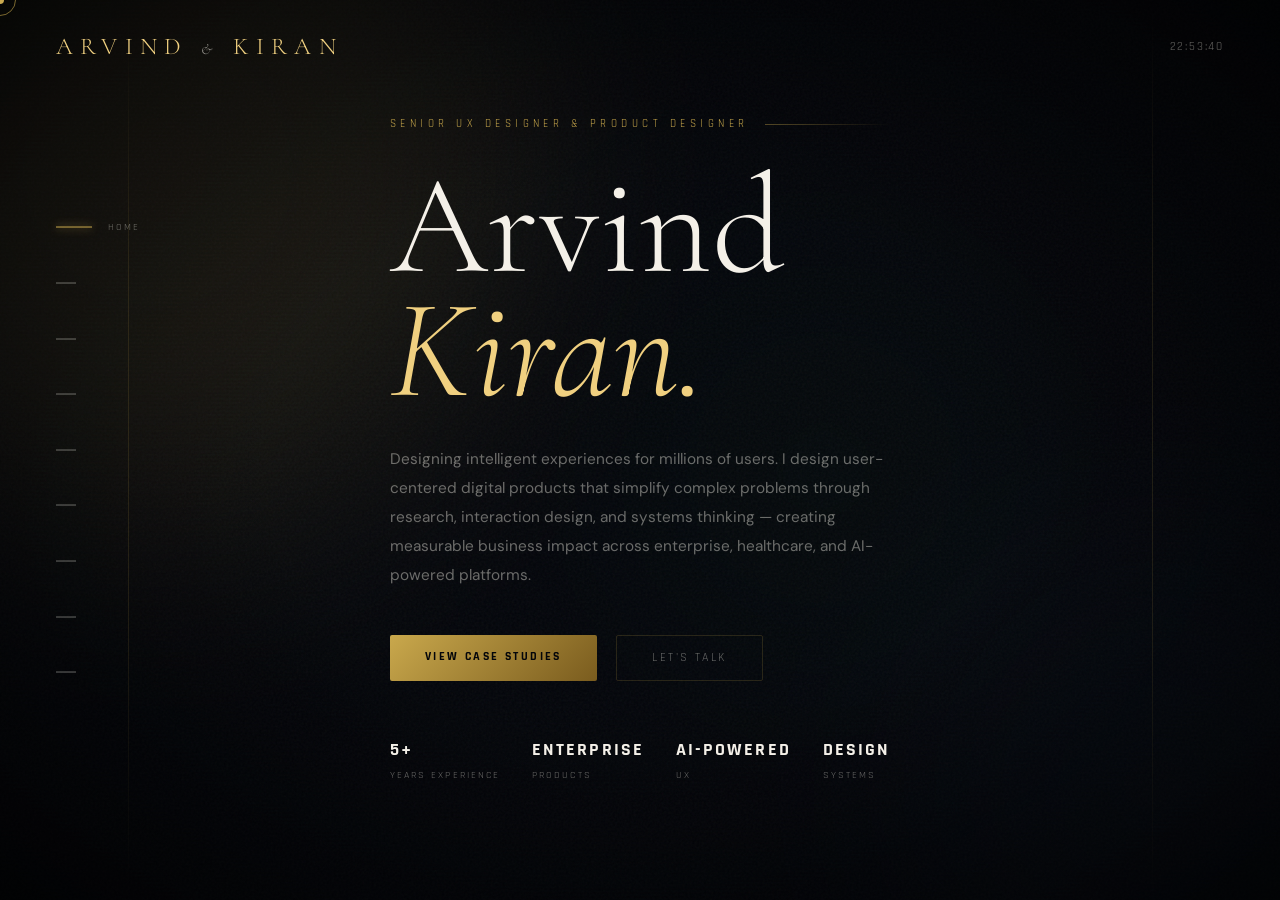
==== index.html @ 0cc97cc3 "Initial commit" ====
<!DOCTYPE html>
<html lang="en">
<head>
<meta charset="UTF-8">
<meta name="viewport" content="width=device-width, initial-scale=1.0">
<title>Arvind Kiran — Senior UX Designer & Product Designer</title>

<!-- Bootstrap 5 -->
<link rel="stylesheet" href="css/bootstrap.min.css" />
<!-- Bootstrap Icons -->
<link rel="stylesheet" href="font/bootstrap-icons.min.css" />
<link href="https://fonts.googleapis.com/css2?family=Cormorant+Garamond:ital,wght@0,300;0,400;0,600;0,700;1,300;1,400&family=DM+Sans:wght@300;400;500&family=Rajdhani:wght@500;600;700&display=swap" rel="stylesheet">
<!-- style css -->
<link rel="stylesheet" href="css/style.css" />
</head>

<body>

<div id="cur"></div>
<div id="cur-r"></div>

<!-- Background -->
<div id="mesh">
  <div class="mesh-blob mb1"></div>
  <div class="mesh-blob mb2"></div>
  <div class="mesh-blob mb3"></div>
</div>
<div class="bg-layer noise-layer"></div>
<div class="bg-layer scan-lines"></div>
<div id="vignette"></div>
<div class="v-line vl1"></div>
<div class="v-line vl2"></div>

<!-- Topbar -->
<div id="topbar">
  <div class="logo">Arvind <em>&</em> Kiran</div>
  <div class="top-right">
    <div id="clock" class="top-time">00:00:00</div>
   
  </div>
</div>

<!-- Side Nav -->
<nav id="side-nav">
  <div class="snav-item active" data-s="0"><div class="snav-tick"></div><div class="snav-label">Home</div></div>
  <div class="snav-item" data-s="1"><div class="snav-tick"></div><div class="snav-label">About</div></div>
  <div class="snav-item" data-s="2"><div class="snav-tick"></div><div class="snav-label">Work</div></div>
  <div class="snav-item" data-s="3"><div class="snav-tick"></div><div class="snav-label">Expertise</div></div>
  <div class="snav-item" data-s="4"><div class="snav-tick"></div><div class="snav-label">Process</div></div>
  <div class="snav-item" data-s="5"><div class="snav-tick"></div><div class="snav-label">Clients</div></div>
  <div class="snav-item" data-s="6"><div class="snav-tick"></div><div class="snav-label">Stats</div></div>
  <div class="snav-item" data-s="7"><div class="snav-tick"></div><div class="snav-label">UX Thinking</div></div>
  <div class="snav-item" data-s="8"><div class="snav-tick"></div><div class="snav-label">Contact</div></div>
</nav>

<!-- Bottom Bar -->
<!--<div id="bottombar">
  <div class="bottom-copy">© 2026 Arvindkiran — All Rights Reserved</div>
  <div class="section-counter"><span id="cur-num">01</span> / 09</div>
  <div class="bottom-socials">
    <a href="#" class="b-soc"><i class="bi bi-github"></i></a>
    <a href="#" class="b-soc"><i class="bi bi-linkedin"></i></a>
    <a href="#" class="b-soc"><i class="bi bi-twitter-x"></i></a>
    <a href="#" class="b-soc"><i class="bi bi-dribbble"></i></a>
  </div>
</div> -->

<!-- ═══════════════════════ SECTION 0 · HERO ═══════════════════════ -->
<section class="section active" id="s0">
  <div class="sec-inner hero-inner">
    <div class="hero-eyebrow">Senior UX Designer &amp; Product Designer</div>
    <h1 class="hero-name">
      <span class="line1">Arvind</span>
      <span class="line2">Kiran.</span>
    </h1>
    <p class="hero-sub">Designing intelligent experiences for millions of users. I design user-centered digital products that simplify complex problems through research, interaction design, and systems thinking — creating measurable business impact across enterprise, healthcare, and AI-powered platforms.</p>
    <div class="hero-ctas">
      <a class="btn-gold" onclick="goTo(2)">View Case Studies</a>
      <a class="btn-ghost" onclick="goTo(8)">Let's Talk</a>
    </div>
    <div class="hero-tags">
      <div class="hero-tag"><strong>5+</strong>Years Experience</div>
      <div class="hero-tag"><strong>Enterprise</strong>Products</div>
      <div class="hero-tag"><strong>AI-powered</strong>UX</div>
      <div class="hero-tag"><strong>Design</strong>Systems</div>
    </div>
  
  </div>
</section>

<!-- ═══════════════════════ SECTION 1 · ABOUT ═══════════════════════ -->
<section class="section" id="s1">
  <div class="sec-inner">
    <div class="about-layout">
      <div class="about-photo-col">
        <div class="photo-frame">
          <img class="photo-img" src="img/Gemini_Generated_Image_8vr55k8vr55k8vr5.png" alt="Arvind Kiran">
          <div class="photo-border-deco"></div>
          <div class="photo-border-deco2"></div>
          <div class="corner-deco"></div>
        </div>
        <div class="gold-tab">
          <div class="gold-tab-num">5+</div>
          <div class="gold-tab-label">Years Crafting</div>
        </div>
      </div>
      <div>
        <!-- <div class="kicker">Who I Am</div> -->
        <div class="about-title">Designing products<br><span class="gold-span ital">people love</span><br>to use.</div>
        <p class="about-body">I'm Arvind — a UX Designer with over five years of experience creating enterprise applications, healthcare platforms, and AI-powered digital products. My approach combines user research, interaction design, rapid prototyping, and design systems to deliver intuitive experiences that solve real business problems.<br><br>I believe great design isn't just visually appealing — it's measurable, inclusive, and driven by user needs.</p>
        <div class="exp-row">
          <div class="exp-item"><span class="exp-num">5+</span><span class="exp-lbl">Years Experience</span></div>
          <div class="exp-item"><span class="exp-num">Enterprise</span><span class="exp-lbl">SaaS</span></div>
          <div class="exp-item"><span class="exp-num">AI</span><span class="exp-lbl">Assisted Design</span></div>
        </div>
        <div class="tech-row">
          <span class="tech-tag">Figma</span><span class="tech-tag">FigJam</span><span class="tech-tag">Miro</span>
          <span class="tech-tag">Maze</span><span class="tech-tag">Jira</span><span class="tech-tag">Confluence</span>
          <span class="tech-tag">Adobe CC</span><span class="tech-tag">ChatGPT</span><span class="tech-tag">Figma AI</span>
        </div>
      </div>
    </div>
  </div>
</section>

<!-- ═══════════════════════ SECTION 2 · WORK ═══════════════════════ -->
<section class="section" id="s2">
  <div class="sec-inner work-layout">
    <div class="work-header">
      <div>
        <div class="kicker">Portfolio</div>
        <div class="work-title">Featured <span class="ital gold-span">Case Studies</span></div>
      </div>
      <!--<a href="#" class="work-view-all">View All <i class="bi bi-arrow-right"></i></a>-->
    </div>
    <div class="proj-list">
      <div class="proj-row" onclick="window.location.href='work.html?project=1'">
        <span class="proj-num">01</span>
        <img class="proj-thumb" src="img/portfolio/work1.jpg" alt="">
        <div class="proj-info">
          <div class="proj-name">Rewatch</div>
          <div class="proj-cat">AI-assisted discovery for shared living rooms (Google TV)</div>
        </div>
        <div class="proj-year">2026</div>
        <i class="bi bi-arrow-up-right proj-arrow"></i>
      </div>
      <div class="proj-row" onclick="window.location.href='work.html?project=2'">
        <span class="proj-num">02</span>
        <img class="proj-thumb" src="img/blog/IMS (InSafe)/Design Enterprise CRM Dashboard.png" alt="">
        <div class="proj-info">
          <div class="proj-name">INSafe CRM</div>
          <div class="proj-cat">Scalable Enterprise CRM &amp; Design System</div>
        </div>
        <div class="proj-year">2025</div>
        <i class="bi bi-arrow-up-right proj-arrow"></i>
      </div>
      <div class="proj-row" onclick="window.location.href='work.html?project=3'">
        <span class="proj-num">03</span>
        <img class="proj-thumb" src="img/blog/TM UI/TM Arm rest UI Design.png" alt="">
        <div class="proj-info">
          <div class="proj-name">TM Project</div>
          <div class="proj-cat">Smart Manufacturing &amp; Production Monitoring Platform</div>
        </div>
        <div class="proj-year">2024</div>
        <i class="bi bi-arrow-up-right proj-arrow"></i>
      </div>
      <div class="proj-row" onclick="window.location.href='work.html?project=4'">
        <span class="proj-num">04</span>
        <img class="proj-thumb" src="img/portfolio/work4.jpg" alt="">
        <div class="proj-info">
          <div class="proj-name">Supplier Portal</div>
          <div class="proj-cat">Information Architecture · Design System · Responsive Dashboard</div>
        </div>
        <div class="proj-year">2024</div>
        <i class="bi bi-arrow-up-right proj-arrow"></i>
      </div>
      <div class="proj-row" onclick="window.location.href='work.html?project=5'">
        <span class="proj-num">05</span>
        <img class="proj-thumb" src="img/portfolio/work5.jpg" alt="">
        <div class="proj-info">
          <div class="proj-name">Healthcare Mobile App</div>
          <div class="proj-cat">Mobile UX · Appointment Booking · Telemedicine</div>
        </div>
        <div class="proj-year">2023</div>
        <i class="bi bi-arrow-up-right proj-arrow"></i>
      </div>
    </div>
  </div>
</section>

<!-- ═══════════════════════ SECTION 3 · EXPERTISE ═══════════════════════ -->
<section class="section" id="s3">
  <div class="sec-inner serv-layout">
    <div class="kicker">Expertise</div>
    <div class="big-title" style="font-family:'Cormorant Garamond',serif;font-size:clamp(2rem,3.5vw,3rem);font-weight:300;">What I <span class="ital gold-span">bring</span> to the table</div>
    <div class="serv-grid">
      <div class="serv-cell">
        <span class="serv-num">01</span>
        <span class="serv-icon">✦</span>
        <div class="serv-name">UX Research</div>
        <div class="serv-desc">Planning, interviews, usability testing, affinity mapping, and actionable insights that drive informed design decisions.</div>
      </div>
      <div class="serv-cell">
        <span class="serv-num">02</span>
        <span class="serv-icon">⌬</span>
        <div class="serv-name">Interaction Design</div>
        <div class="serv-desc">User flows, wireframes, prototypes, and intuitive interactions for complex workflows that feel effortless.</div>
      </div>
      <div class="serv-cell">
        <span class="serv-num">03</span>
        <span class="serv-icon">◈</span>
        <div class="serv-name">Product Design</div>
        <div class="serv-desc">End-to-end product design from discovery to launch across web, mobile, and TV platforms.</div>
      </div>
      <div class="serv-cell">
        <span class="serv-num">04</span>
        <span class="serv-icon">⬡</span>
        <div class="serv-name">Design Systems</div>
        <div class="serv-desc">Scalable UI libraries, reusable components, accessibility standards, and Material Design implementation.</div>
      </div>
      <div class="serv-cell" style="border-right:none">
        <span class="serv-num">05</span>
        <span class="serv-icon">⊕</span>
        <div class="serv-name">AI-assisted Design</div>
        <div class="serv-desc">Using AI tools to accelerate research, ideation, prototyping, and content generation while keeping human-centered decision making.</div>
      </div>
      <div class="serv-cell" style="border-right:none">
        <span class="serv-num">06</span>
        <span class="serv-icon">❋</span>
        <div class="serv-name">Cross-platform Experiences</div>
        <div class="serv-desc">Designing seamless experiences across Web, Mobile, Tablet, TV, and Smart Devices with consistent quality.</div>
      </div>
    </div>
  </div>
</section>

<!-- ═══════════════════════ SECTION 4 · PROCESS ═══════════════════════ -->
<section class="section" id="s4">
  <div class="sec-inner process-layout">
    <div class="kicker">How I Work</div>
    <div class="big-title" style="font-family:'Cormorant Garamond',serif;font-size:clamp(2rem,3.5vw,3rem);font-weight:300;">My <span class="ital gold-span">Process</span></div>
    <div class="process-steps">
      <div class="proc-step">
        <div class="proc-circle">01</div>
        <div class="proc-content">
          <div class="proc-title">Discover</div>
          <div class="proc-desc">Stakeholder interviews, business goal alignment, and competitive analysis to understand the problem space thoroughly.</div>
          <span class="proc-tag">Research · Stakeholder Interviews · Competitive Analysis</span>
        </div>
      </div>
      <div class="proc-step">
        <div class="proc-circle">02</div>
        <div class="proc-content">
          <div class="proc-title">Define</div>
          <div class="proc-desc">Synthesizing insights into user journeys, personas, problem statements, and information architecture.</div>
          <span class="proc-tag">User Journey · Personas · Information Architecture</span>
        </div>
      </div>
      <div class="proc-step">
        <div class="proc-circle">03</div>
        <div class="proc-content">
          <div class="proc-title">Design</div>
          <div class="proc-desc">Wireframes, interaction design, high-fidelity UI, and interactive prototypes grounded in real design systems.</div>
          <span class="proc-tag">Wireframes · High-Fidelity UI · Prototyping · Design Systems</span>
        </div>
      </div>
      <div class="proc-step">
        <div class="proc-circle">04</div>
        <div class="proc-content">
          <div class="proc-title">Validate</div>
          <div class="proc-desc">Usability testing, accessibility review, iterative refinement, and seamless developer handoff to ensure quality delivery.</div>
          <span class="proc-tag">Usability Testing · Accessibility · Iteration · Developer Handoff</span>
        </div>
      </div>
    </div>
  </div>
</section>

<!-- ═══════════════════════ SECTION 5 · TESTIMONIALS ═══════════════════════ -->
<section class="section" id="s5">
  <div class="sec-inner testi-layout">
    <div class="kicker" style="justify-content:center;">Client Words</div>
    <div class="big-title" style="font-family:'Cormorant Garamond',serif;font-size:clamp(2rem,3.5vw,3rem);font-weight:300;margin-bottom:2rem;">What <span class="ital gold-span">they</span> say</div>
    <span class="quote-mark">"</span>
    <div class="testi-cards">
      <div class="testi-card active">
        <div class="testi-quote">Zara didn't just build our product — she redefined how we think about design. The interface she created increased our conversion rate by 340%. Working with her is an unfair advantage.</div>
        <div class="testi-author">Marcus Venn</div>
        <div class="testi-role">CEO, Luminary Technologies</div>
      </div>
      <div class="testi-card">
        <div class="testi-quote">We've worked with many agencies over the years. Zara's ability to translate complex business logic into beautiful, intuitive UI is genuinely rare. She's in a different league.</div>
        <div class="testi-author">Priya Kohli</div>
        <div class="testi-role">CPO, Pulse Finance</div>
      </div>
      <div class="testi-card">
        <div class="testi-quote">Delivered ahead of schedule, exceeded every spec, and the code was so clean our in-house team applauded. If you get the chance to work with Zara, take it immediately.</div>
        <div class="testi-author">James Calloway</div>
        <div class="testi-role">Founder, Apex Studio</div>
      </div>
    </div>
    <div class="testi-dots">
      <div class="testi-dot active" data-t="0"></div>
      <div class="testi-dot" data-t="1"></div>
      <div class="testi-dot" data-t="2"></div>
    </div>
  </div>
</section>

<!-- ═══════════════════════ SECTION 6 · STATS ═══════════════════════ -->
<section class="section" id="s6">
  <div class="sec-inner stats-layout">
    <div class="kicker">Numbers</div>
    <div class="big-title" style="font-family:'Cormorant Garamond',serif;font-size:clamp(2rem,3.5vw,3rem);font-weight:300;">By the <span class="ital gold-span">Numbers</span></div>
    <div class="skills-section">
      <div class="sk-row"><div class="sk-head"><span class="sk-name">User Research</span><span class="sk-pct">96%</span></div><div class="sk-track"><div class="sk-fill" data-w="96"></div></div></div>
      <div class="sk-row"><div class="sk-head"><span class="sk-name">Interaction Design</span><span class="sk-pct">95%</span></div><div class="sk-track"><div class="sk-fill" data-w="95"></div></div></div>
      <div class="sk-row"><div class="sk-head"><span class="sk-name">Information Architecture</span><span class="sk-pct">92%</span></div><div class="sk-track"><div class="sk-fill" data-w="92"></div></div></div>
      <div class="sk-row"><div class="sk-head"><span class="sk-name">Prototyping</span><span class="sk-pct">94%</span></div><div class="sk-track"><div class="sk-fill" data-w="94"></div></div></div>
      <div class="sk-row"><div class="sk-head"><span class="sk-name">Design Systems</span><span class="sk-pct">90%</span></div><div class="sk-track"><div class="sk-fill" data-w="90"></div></div></div>
      <div class="sk-row"><div class="sk-head"><span class="sk-name">Usability Testing</span><span class="sk-pct">88%</span></div><div class="sk-track"><div class="sk-fill" data-w="88"></div></div></div>
      <div class="sk-row"><div class="sk-head"><span class="sk-name">Accessibility</span><span class="sk-pct">85%</span></div><div class="sk-track"><div class="sk-fill" data-w="85"></div></div></div>
      <div class="sk-row"><div class="sk-head"><span class="sk-name">AI Workflows</span><span class="sk-pct">80%</span></div><div class="sk-track"><div class="sk-fill" data-w="80"></div></div></div>
      <div class="sk-row"><div class="sk-head"><span class="sk-name">Cross-platform UX</span><span class="sk-pct">92%</span></div><div class="sk-track"><div class="sk-fill" data-w="92"></div></div></div>
      <div class="sk-row"><div class="sk-head"><span class="sk-name">Motion Design</span><span class="sk-pct">75%</span></div><div class="sk-track"><div class="sk-fill" data-w="75"></div></div></div>
    </div>
  </div>
</section>

<!-- ═══════════════════════ SECTION 7 · UX THINKING ═══════════════════════ -->
<section class="section" id="s7">
  <div class="sec-inner blog-layout">
    <div class="work-header">
      <div><div class="kicker">UX Thinking</div><div class="work-title">From the <span class="ital gold-span">Journal</span></div></div>
      <a href="blog.html" class="work-view-all">All Posts <i class="bi bi-arrow-right"></i></a>
    </div>
    <div class="blog-grid">
      <div class="blog-card featured" onclick="window.location.href='blog.html?post=1'">
        <img class="blog-img" src="img/blog/ChatGPT Image Jul 2, 2026, 04_56_15 PM.png" alt="">
        <div class="blog-body">
          <div class="blog-cat">AI &amp; UX</div>
          <div class="blog-title">Designing AI Experiences People Trust</div>
          <div class="blog-date">Jun 2026 · 8 min read</div>
        </div>
      </div>
      <div class="blog-card" onclick="window.location.href='blog.html?post=2'">
        <img class="blog-img" src="img/blog/blog2 imge.png" alt="">
        <div class="blog-body">
          <div class="blog-cat">Design Systems</div>
          <div class="blog-title">Building Design Systems for Enterprise Products</div>
          <div class="blog-date">Apr 2026 · 6 min read</div>
        </div>
      </div>
      <div class="blog-card" onclick="window.location.href='blog.html?post=3'">
        <img class="blog-img" src="img/blog/Gemini_Generated_Image_jgxygjgxygjgxygj.png" alt="">
        <div class="blog-body">
          <div class="blog-cat">Research</div>
          <div class="blog-title">How Research Shapes Better Product Decisions</div>
          <div class="blog-date">Feb 2026 · 5 min read</div>
        </div>
      </div>
    </div>
  </div>
</section>

<!-- ═══════════════════════ SECTION 8 · CONTACT ═══════════════════════ -->
<section class="section" id="s8">
  <div class="sec-inner contact-layout">
    <div class="kicker">Get in Touch</div>
    <div class="contact-top">
      <div class="contact-left">
        <div class="contact-big">Let's build<br>something <span class="ital gold-span">remarkable</span><br>together.</div>
        <p class="contact-sub">Whether you have a brief, a question, or just an idea scribbled on a napkin — I'd love to hear from you. I typically respond within 24 hours.</p>
        <div class="contact-info">
          <div class="c-info-row"><i class="bi bi-envelope"></i><a href="mailto:hello@zaranova.com">hello@zaranova.com</a></div>
          <div class="c-info-row"><i class="bi bi-geo-alt"></i><span>London, UK · Remote Worldwide</span></div>
          <div class="c-info-row"><i class="bi bi-clock"></i><span>GMT+0 · Replies in ~24hrs</span></div>
        </div>
        <div class="socials-row">
          <a href="#" class="soc-link"><i class="bi bi-github"></i></a>
          <a href="#" class="soc-link"><i class="bi bi-linkedin"></i></a>
          <a href="#" class="soc-link"><i class="bi bi-twitter-x"></i></a>
          <a href="#" class="soc-link"><i class="bi bi-dribbble"></i></a>
          <a href="#" class="soc-link"><i class="bi bi-instagram"></i></a>
        </div>
      </div>
      <div class="contact-form">
        <input class="cf2" type="text" placeholder="Your Name">
        <input class="cf2" type="email" placeholder="Email Address">
        <input class="cf2" type="text" placeholder="Project Budget (optional)">
        <textarea class="cf2" placeholder="Tell me about your project..."></textarea>
        <button class="send-btn">Send Message &nbsp; ↗</button>
      </div>
    </div>
  </div>
</section>

<!-- ===== SCRIPTS ===== -->
<!-- jQuery -->
<script src="js/jquery-3.7.1.min.js"></script>
<!-- Bootstrap 5 JS -->
<script src="js/bootstrap.bundle.min.js"></script>
<!-- GSAP -->
<script src="js/gsap.min.js"></script>
<!-- main js -->
<script src="js/splash-cursor.js"></script>
<script src="js/main.js"></script>
</body>
</html>
---- css/style.css ----
:root {
  --black: #03050a;
  --dark: #080d17;
  --panel: rgba(255, 255, 255, 0.032);
  --gold: #c9a84c;
  --gold2: #f0d080;
  --gold3: #7a5c1e;
  --teal: #0af0c8;
  --red: #ff4560;
  --white: #f4f0e8;
  --muted: rgba(244, 240, 232, 0.42);
  --border: rgba(201, 168, 76, 0.18);
  --glow-g: rgba(201, 168, 76, 0.22);
}

*,
*::before,
*::after {
  box-sizing: border-box;
  margin: 0;
  padding: 0;
}

html,
body {
  width: 100%;
  height: 100%;
  overflow: hidden;
  background: var(--black);
  color: var(--white);
  font-family: "DM Sans", sans-serif;
  cursor: none;
}

/* ── Cursor ── */
#cur {
  position: fixed;
  width: 8px;
  height: 8px;
  background: var(--gold);
  border-radius: 50%;
  pointer-events: none;
  z-index: 9999;
  transform: translate(-50%, -50%);
  mix-blend-mode: screen;
  transition: transform 0.08s, width 0.2s, height 0.2s;
}

#cur-r {
  position: fixed;
  width: 32px;
  height: 32px;
  border: 1px solid var(--gold);
  border-radius: 50%;
  pointer-events: none;
  z-index: 9998;
  transform: translate(-50%, -50%);
  transition: all 0.15s cubic-bezier(0.4, 0, 0.2, 1);
  opacity: 0.6;
}

.cur-grow #cur {
  width: 20px;
  height: 20px;
  transform: translate(-50%, -50%) scale(1);
  opacity: 0.6;
}

.cur-grow #cur-r {
  width: 50px;
  height: 50px;
  opacity: 0.25;
}

/* ── Background layers ── */
.bg-layer {
  position: fixed;
  inset: 0;
  pointer-events: none;
  z-index: 0;
}

.noise-layer {
  background-image: url("data:image/svg+xml,%3Csvg xmlns='http://www.w3.org/2000/svg' viewBox='0 0 512 512'%3E%3Cfilter id='n'%3E%3CfeTurbulence type='fractalNoise' baseFrequency='.75' numOctaves='4' stitchTiles='stitch'/%3E%3C/filter%3E%3Crect width='100%25' height='100%25' filter='url(%23n)' opacity='.05'/%3E%3C/svg%3E");
}

.scan-lines {
  background: repeating-linear-gradient(0deg,
      transparent,
      transparent 2px,
      rgba(0, 0, 0, 0.04) 2px,
      rgba(0, 0, 0, 0.04) 4px);
  pointer-events: none;
}

#vignette {
  position: fixed;
  inset: 0;
  z-index: 1;
  pointer-events: none;
  background: radial-gradient(ellipse at center,
      transparent 40%,
      rgba(0, 0, 0, 0.75) 100%);
}

/* Animated gradient mesh */
#mesh {
  position: fixed;
  inset: 0;
  z-index: 0;
  pointer-events: none;
  overflow: hidden;
}

.mesh-blob {
  position: absolute;
  border-radius: 50%;
  filter: blur(120px);
  opacity: 0.12;
  animation: blobMove 18s ease-in-out infinite alternate;
}

.mb1 {
  width: 700px;
  height: 700px;
  background: var(--gold);
  top: -20%;
  left: -15%;
  animation-delay: 0s;
}

.mb2 {
  width: 500px;
  height: 500px;
  background: #1a3050;
  bottom: -15%;
  right: -10%;
  animation-delay: -6s;
}

.mb3 {
  width: 400px;
  height: 400px;
  background: #0d2a1f;
  top: 30%;
  right: 20%;
  animation-delay: -12s;
}

@keyframes blobMove {
  from {
    transform: translate(0, 0) scale(1) rotate(0deg);
  }

  to {
    transform: translate(40px, 60px) scale(1.12) rotate(15deg);
  }
}

/* Decorative vertical lines */
.v-line {
  position: fixed;
  top: 0;
  bottom: 0;
  width: 1px;
  background: linear-gradient(to bottom,
      transparent,
      var(--border) 30%,
      var(--border) 70%,
      transparent);
  z-index: 0;
  pointer-events: none;
}

.vl1 {
  left: 10%;
}

.vl2 {
  left: 90%;
}

/* ── TOPBAR ── */
#topbar {
  position: fixed;
  top: 0;
  left: 0;
  right: 0;
  z-index: 100;
  display: flex;
  align-items: center;
  justify-content: space-between;
  padding: 1.8rem 3.5rem;
}

.logo {
  font-family: "Cormorant Garamond", serif;
  font-size: 1.5rem;
  font-weight: 300;
  letter-spacing: 0.3em;
  color: var(--gold2);
  text-transform: uppercase;
}

.logo em {
  font-style: italic;
  color: var(--white);
  opacity: 0.6;
  font-size: 0.95rem;
}

.top-right {
  display: flex;
  align-items: center;
  gap: 2rem;
}

.avail-chip {
  display: flex;
  align-items: center;
  gap: 0.5rem;
  font-family: "Rajdhani", sans-serif;
  font-size: 0.7rem;
  letter-spacing: 0.18em;
  text-transform: uppercase;
  color: var(--muted);
  border: 1px solid var(--border);
  border-radius: 2px;
  padding: 0.35rem 1rem;
  backdrop-filter: blur(16px);
  background: rgba(201, 168, 76, 0.05);
}

.avail-dot {
  width: 6px;
  height: 6px;
  border-radius: 50%;
  background: #0af0c8;
  box-shadow: 0 0 8px #0af0c8;
  animation: blink 2s infinite;
}

@keyframes blink {

  0%,
  100% {
    opacity: 1;
  }

  50% {
    opacity: 0.3;
  }
}

.top-time {
  font-family: "Rajdhani", sans-serif;
  font-size: 0.75rem;
  letter-spacing: 0.15em;
  color: var(--muted);
}

/* ── BOTTOM BAR ── */
#bottombar {
  position: fixed;
  bottom: 0;
  left: 0;
  right: 0;
  z-index: 100;
  display: flex;
  align-items: center;
  justify-content: space-between;
  padding: 0.9rem 3.5rem;
  border-top: 1px solid var(--border);
  backdrop-filter: blur(20px);
  background: rgba(3, 5, 10, 0.4);
}

.bottom-copy {
  font-family: "Rajdhani", sans-serif;
  font-size: 0.65rem;
  letter-spacing: 0.2em;
  color: var(--muted);
  text-transform: uppercase;
}

.bottom-socials {
  display: flex;
  gap: 1.5rem;
}

.b-soc {
  font-size: 0.95rem;
  color: var(--muted);
  text-decoration: none;
  transition: color 0.25s, transform 0.25s;
}

.b-soc:hover {
  color: var(--gold);
  transform: translateY(-2px);
}

.section-counter {
  font-family: "Rajdhani", sans-serif;
  font-size: 0.7rem;
  letter-spacing: 0.2em;
  color: var(--muted);
}

/* ── SIDE NAV ── */
#side-nav {
  position: fixed;
  left: 3.5rem;
  top: 50%;
  transform: translateY(-50%);
  z-index: 100;
  display: flex;
  flex-direction: column;
  gap: 2.5rem;
}

.snav-item {
  display: flex;
  align-items: center;
  gap: 1rem;
  cursor: pointer;
  position: relative;
}

.snav-tick {
  width: 20px;
  height: 1px;
  background: var(--muted);
  transition: all 0.35s;
  transform-origin: left;
}

.snav-label {
  font-family: "Rajdhani", sans-serif;
  font-size: 0.65rem;
  letter-spacing: 0.2em;
  text-transform: uppercase;
  color: var(--muted);
  opacity: 0;
  transition: opacity 0.3s, transform 0.3s;
  transform: translateX(-8px);
  white-space: nowrap;
}

.snav-item:hover .snav-label,
.snav-item.active .snav-label {
  opacity: 1;
  transform: translateX(0);
}

.snav-item.active .snav-tick {
  width: 36px;
  background: var(--gold);
  box-shadow: 0 0 8px var(--gold);
}

.snav-item:hover .snav-tick {
  width: 28px;
  background: var(--gold2);
}

/* ── SECTIONS ── */
.section {
  position: fixed;
  inset: 0;
  z-index: 2;
  display: flex;
  align-items: center;
  justify-content: center;
  opacity: 0;
  pointer-events: none;
  will-change: opacity, transform;
}

.section.active {
  opacity: 1;
  pointer-events: all;
}

.sec-inner {
  position: relative;
  z-index: 5;
}

/* Transition states */
.sec-enter {
  animation: secIn 0.65s cubic-bezier(0.23, 1, 0.32, 1) forwards;
}

.sec-exit-up {
  animation: secOutUp 0.4s cubic-bezier(0.4, 0, 1, 1) forwards;
}

.sec-exit-down {
  animation: secOutDown 0.4s cubic-bezier(0.4, 0, 1, 1) forwards;
}

@keyframes secIn {
  from {
    opacity: 0;
    transform: translateY(50px) scale(0.98);
  }

  to {
    opacity: 1;
    transform: translateY(0) scale(1);
  }
}

@keyframes secOutUp {
  from {
    opacity: 1;
    transform: translateY(0);
  }

  to {
    opacity: 0;
    transform: translateY(-60px);
  }
}

@keyframes secOutDown {
  from {
    opacity: 1;
    transform: translateY(0);
  }

  to {
    opacity: 0;
    transform: translateY(60px);
  }
}

/* ── Shared typography ── */
.kicker {
  font-family: "Rajdhani", sans-serif;
  font-size: 0.7rem;
  letter-spacing: 0.35em;
  text-transform: uppercase;
  color: var(--gold);
  margin-bottom: 1rem;
  display: flex;
  align-items: center;
  gap: 0.8rem;
}

.kicker::before {
  content: "";
  width: 28px;
  height: 1px;
  background: var(--gold);
  opacity: 0.5;
}

.big-title {
  font-family: "Cormorant Garamond", serif;
  line-height: 0.95;
  letter-spacing: -0.01em;
  font-weight: 300;
}

.gold-span {
  color: var(--gold2);
}

.ital {
  font-style: italic;
}

/* ────────────── SECTION 0 · HERO ────────────── */
.hero-inner {
  text-align: left;
  max-width: 900px;
  padding: 0 1rem;
}

.hero-eyebrow {
  font-family: "Rajdhani", sans-serif;
  font-size: 0.7rem;
  letter-spacing: 0.4em;
  text-transform: uppercase;
  color: var(--gold);
  margin-bottom: 2rem;
  display: flex;
  align-items: center;
  gap: 1rem;
}

.hero-eyebrow::after {
  content: "";
  flex: 1;
  height: 1px;
  background: linear-gradient(90deg, var(--gold), transparent);
  opacity: 0.4;
}

.hero-name {
  font-family: "Cormorant Garamond", serif;
  font-size: clamp(4.5rem, 11vw, 9.5rem);
  font-weight: 300;
  line-height: 0.88;
}

.hero-name .line1 {
  display: block;
  color: var(--white);
}

.hero-name .line2 {
  display: block;
  color: var(--gold2);
  font-style: italic;
}

.hero-sub {
  margin-top: 2rem;
  font-size: clamp(0.85rem, 1.2vw, 1rem);
  color: var(--muted);
  max-width: 500px;
  line-height: 1.9;
}

.hero-ctas {
  margin-top: 2.8rem;
  display: flex;
  gap: 1.2rem;
  flex-wrap: wrap;
}

.btn-gold {
  padding: 0.8rem 2.2rem;
  background: linear-gradient(135deg, var(--gold), var(--gold3));
  border: none;
  border-radius: 2px;
  font-family: "Rajdhani", sans-serif;
  font-size: 0.75rem;
  letter-spacing: 0.2em;
  text-transform: uppercase;
  color: var(--black);
  font-weight: 700;
  cursor: pointer;
  text-decoration: none;
  transition: all 0.3s;
  position: relative;
  overflow: hidden;
}

.btn-gold::after {
  content: "";
  position: absolute;
  inset: 0;
  background: var(--gold2);
  opacity: 0;
  transition: opacity 0.3s;
}

.btn-gold:hover::after {
  opacity: 0.25;
}

.btn-gold:hover {
  transform: translateY(-2px);
  box-shadow: 0 12px 40px rgba(201, 168, 76, 0.4);
  color: var(--black);
}

.btn-ghost {
  padding: 0.8rem 2.2rem;
  background: transparent;
  border: 1px solid var(--border);
  border-radius: 2px;
  font-family: "Rajdhani", sans-serif;
  font-size: 0.75rem;
  letter-spacing: 0.2em;
  text-transform: uppercase;
  color: var(--muted);
  cursor: pointer;
  text-decoration: none;
  transition: all 0.3s;
}

.btn-ghost:hover {
  border-color: var(--gold);
  color: var(--gold);
}

.hero-tags {
  margin-top: 3.5rem;
  display: flex;
  gap: 2rem;
}

.hero-tag {
  font-family: "Rajdhani", sans-serif;
  font-size: 0.65rem;
  letter-spacing: 0.2em;
  text-transform: uppercase;
  color: var(--muted);
  display: flex;
  flex-direction: column;
  gap: 0.3rem;
}

.hero-tag strong {
  color: var(--white);
  font-size: 1.1rem;
}

.scroll-hint {
  position: absolute;
  right: 0;
  top: 50%;
  transform: translateY(-50%) rotate(90deg);
  transform-origin: center;
  font-family: "Rajdhani", sans-serif;
  font-size: 0.6rem;
  letter-spacing: 0.25em;
  text-transform: uppercase;
  color: var(--muted);
  display: flex;
  align-items: center;
  gap: 0.8rem;
}

.scroll-hint::after {
  content: "";
  width: 40px;
  height: 1px;
  background: var(--muted);
}

/* ────────────── SECTION 1 · ABOUT ────────────── */
.about-layout {
  display: grid;
  grid-template-columns: 1.1fr 1fr;
  gap: 6rem;
  align-items: center;
  max-width: 960px;
  padding: 0 1.5rem;
}

.about-photo-col {
  position: relative;
}

.photo-frame {
  width: 320px;
  height: 420px;
  position: relative;
}

.photo-img {
  width: 100%;
  height: 100%;
  object-fit: cover;
  filter: sepia(0.2) contrast(1.05);
  border-radius: 1px;
}

.photo-border-deco {
  position: absolute;
  inset: -14px;
  border: 1px solid var(--border);
  border-radius: 1px;
  pointer-events: none;
}

.photo-border-deco2 {
  position: absolute;
  inset: -28px;
  border: 1px solid rgba(201, 168, 76, 0.07);
  border-radius: 1px;
  pointer-events: none;
}

.gold-tab {
  position: absolute;
  bottom: 2rem;
  right: -2.5rem;
  background: var(--dark);
  border: 1px solid var(--border);
  padding: 1rem 1.2rem;
  min-width: 130px;
}

.gold-tab-num {
  font-family: "Cormorant Garamond", serif;
  font-size: 2.4rem;
  font-weight: 300;
  color: var(--gold2);
  line-height: 1;
}

.gold-tab-label {
  font-family: "Rajdhani", sans-serif;
  font-size: 0.6rem;
  letter-spacing: 0.2em;
  text-transform: uppercase;
  color: var(--muted);
  margin-top: 0.3rem;
}

.corner-deco {
  position: absolute;
  top: -1rem;
  left: -1rem;
  width: 30px;
  height: 30px;
  border-top: 1px solid var(--gold);
  border-left: 1px solid var(--gold);
  opacity: 0.5;
}

.about-title {
  font-family: "Cormorant Garamond", serif;
  font-size: clamp(2.4rem, 4vw, 3.6rem);
  font-weight: 300;
  line-height: 1.05;
  margin-bottom: 1.5rem;
}

.about-body {
  font-size: 0.9rem;
  line-height: 1.95;
  color: var(--muted);
  margin-bottom: 2rem;
}

.exp-row {
  display: flex;
  gap: 2.5rem;
  margin-bottom: 2rem;
}

.exp-item {
  display: flex;
  flex-direction: column;
}

.exp-num {
  font-family: "Cormorant Garamond", serif;
  font-size: 2rem;
  font-weight: 300;
  color: var(--gold2);
  line-height: 1;
}

.exp-lbl {
  font-family: "Rajdhani", sans-serif;
  font-size: 0.62rem;
  letter-spacing: 0.18em;
  text-transform: uppercase;
  color: var(--muted);
  margin-top: 0.2rem;
}

.tech-row {
  display: flex;
  flex-wrap: wrap;
  gap: 0.5rem;
}

.tech-tag {
  font-family: "Rajdhani", sans-serif;
  font-size: 0.65rem;
  letter-spacing: 0.12em;
  text-transform: uppercase;
  padding: 0.3rem 0.8rem;
  border: 1px solid var(--border);
  color: var(--muted);
  border-radius: 1px;
  transition: all 0.3s;
}

.tech-tag:hover {
  border-color: var(--gold);
  color: var(--gold);
  background: rgba(201, 168, 76, 0.06);
}

/* ────────────── SECTION 2 · WORK ────────────── */
.work-layout {
  max-width: 1040px;
  width: 100%;
  padding: 0 1.5rem;
}

.work-header {
  display: flex;
  justify-content: space-between;
  align-items: flex-end;
  margin-bottom: 2rem;
}

.work-title {
  font-family: "Cormorant Garamond", serif;
  font-size: clamp(2rem, 3.5vw, 3rem);
  font-weight: 300;
}

.work-view-all {
  font-family: "Rajdhani", sans-serif;
  font-size: 0.65rem;
  letter-spacing: 0.2em;
  text-transform: uppercase;
  color: var(--gold);
  text-decoration: none;
  display: flex;
  align-items: center;
  gap: 0.5rem;
  transition: gap 0.3s;
}

.work-view-all:hover {
  gap: 1rem;
  color: var(--gold2);
}

.proj-list {
  display: flex;
  flex-direction: column;
  gap: 0.7rem;
}

.proj-row {
  display: grid;
  grid-template-columns: 60px 1fr auto auto;
  align-items: center;
  gap: 1.5rem;
  padding: 1rem 1.4rem;
  border: 1px solid var(--border);
  border-radius: 2px;
  background: var(--panel);
  backdrop-filter: blur(10px);
  cursor: pointer;
  position: relative;
  overflow: hidden;
  transition: all 0.35s;
}

.proj-row::before {
  content: "";
  position: absolute;
  left: 0;
  top: 0;
  bottom: 0;
  width: 2px;
  background: var(--gold);
  transform: scaleY(0);
  transform-origin: bottom;
  transition: transform 0.35s;
}

.proj-row:hover::before {
  transform: scaleY(1);
}

.proj-row:hover {
  border-color: rgba(201, 168, 76, 0.35);
  background: rgba(201, 168, 76, 0.05);
  transform: translateX(4px);
}

.proj-num {
  font-family: "Cormorant Garamond", serif;
  font-size: 1.4rem;
  font-weight: 300;
  color: var(--gold3);
}

.proj-thumb {
  width: 72px;
  height: 50px;
  object-fit: cover;
  border-radius: 1px;
  filter: brightness(0.8);
  transition: filter 0.3s;
}

.proj-row:hover .proj-thumb {
  filter: brightness(1);
}

.proj-info {}

.proj-name {
  font-family: "Cormorant Garamond", serif;
  font-size: 1.15rem;
  font-weight: 400;
  margin-bottom: 0.2rem;
}

.proj-cat {
  font-family: "Rajdhani", sans-serif;
  font-size: 0.62rem;
  letter-spacing: 0.18em;
  text-transform: uppercase;
  color: var(--muted);
}

.proj-year {
  font-family: "Rajdhani", sans-serif;
  font-size: 0.65rem;
  letter-spacing: 0.15em;
  color: var(--muted);
}

.proj-arrow {
  font-size: 1rem;
  color: var(--gold);
  opacity: 0;
  transform: translateX(-6px);
  transition: all 0.3s;
}

.proj-row:hover .proj-arrow {
  opacity: 1;
  transform: translateX(0);
}

/* ────────────── SECTION 3 · SERVICES ────────────── */
.serv-layout {
  max-width: 1000px;
  width: 100%;
  padding: 0 1.5rem;
}

.serv-grid {
  display: grid;
  grid-template-columns: repeat(4, 1fr);
  gap: 1px;
  margin-top: 2rem;
  border: 1px solid var(--border);
}

.serv-cell {
  padding: 2rem 1.5rem;
  border-right: 1px solid var(--border);
  position: relative;
  overflow: hidden;
  background: var(--panel);
  backdrop-filter: blur(10px);
  transition: all 0.4s;
  cursor: default;
}

.serv-cell:last-child {
  border-right: none;
}

.serv-cell::after {
  content: "";
  position: absolute;
  inset: 0;
  background: linear-gradient(135deg, rgba(201, 168, 76, 0.08), transparent);
  opacity: 0;
  transition: opacity 0.4s;
}

.serv-cell:hover::after {
  opacity: 1;
}

.serv-cell:hover {
  background: rgba(201, 168, 76, 0.04);
}

.serv-icon {
  font-size: 1.6rem;
  margin-bottom: 1.2rem;
  display: block;
}

.serv-num {
  position: absolute;
  top: 1.2rem;
  right: 1.2rem;
  font-family: "Cormorant Garamond", serif;
  font-size: 0.85rem;
  color: var(--gold3);
}

.serv-name {
  font-family: "Cormorant Garamond", serif;
  font-size: 1.1rem;
  margin-bottom: 0.6rem;
}

.serv-desc {
  font-size: 0.8rem;
  line-height: 1.7;
  color: var(--muted);
}

/* ────────────── SECTION 4 · PROCESS ────────────── */
.process-layout {
  max-width: 900px;
  width: 100%;
  padding: 0 1.5rem;
}

.process-steps {
  display: flex;
  flex-direction: column;
  gap: 0;
  margin-top: 2rem;
  position: relative;
}

.process-steps::before {
  content: "";
  position: absolute;
  left: 1.6rem;
  top: 0;
  bottom: 0;
  width: 1px;
  background: linear-gradient(to bottom,
      var(--gold),
      var(--border),
      transparent);
}

.proc-step {
  display: flex;
  gap: 2rem;
  align-items: flex-start;
  padding: 1.5rem 0;
  position: relative;
}

.proc-step+.proc-step {
  border-top: 1px solid rgba(201, 168, 76, 0.08);
}

.proc-circle {
  width: 34px;
  height: 34px;
  border-radius: 50%;
  border: 1px solid var(--gold);
  display: flex;
  align-items: center;
  justify-content: center;
  flex-shrink: 0;
  font-family: "Rajdhani", sans-serif;
  font-size: 0.75rem;
  font-weight: 700;
  color: var(--gold);
  background: var(--black);
  z-index: 1;
  position: relative;
  transition: all 0.3s;
}

.proc-step:hover .proc-circle {
  background: var(--gold);
  color: var(--black);
  box-shadow: 0 0 20px rgba(201, 168, 76, 0.4);
}

.proc-content {}

.proc-title {
  font-family: "Cormorant Garamond", serif;
  font-size: 1.2rem;
  margin-bottom: 0.4rem;
}

.proc-desc {
  font-size: 0.85rem;
  color: var(--muted);
  line-height: 1.75;
}

.proc-tag {
  display: inline-block;
  font-family: "Rajdhani", sans-serif;
  font-size: 0.58rem;
  letter-spacing: 0.18em;
  text-transform: uppercase;
  color: var(--gold);
  border: 1px solid rgba(201, 168, 76, 0.25);
  padding: 0.15rem 0.6rem;
  border-radius: 1px;
  margin-top: 0.5rem;
}

/* ────────────── SECTION 5 · TESTIMONIALS ────────────── */
.testi-layout {
  max-width: 860px;
  width: 100%;
  padding: 0 1.5rem;
  text-align: center;
}

.quote-mark {
  font-family: "Cormorant Garamond", serif;
  font-size: 8rem;
  line-height: 0.5;
  color: var(--gold);
  opacity: 0.15;
  display: block;
  margin-bottom: 1rem;
}

.testi-cards {
  position: relative;
  min-height: 200px;
}

.testi-card {
  position: absolute;
  inset: 0;
  opacity: 0;
  transition: opacity 0.6s, transform 0.6s;
  transform: translateY(20px);
}

.testi-card.active {
  opacity: 1;
  transform: translateY(0);
}

.testi-quote {
  font-family: "Cormorant Garamond", serif;
  font-size: clamp(1.2rem, 2.5vw, 1.7rem);
  font-style: italic;
  font-weight: 300;
  line-height: 1.6;
  color: var(--white);
  margin-bottom: 2rem;
}

.testi-author {
  font-family: "Rajdhani", sans-serif;
  font-size: 0.7rem;
  letter-spacing: 0.25em;
  text-transform: uppercase;
  color: var(--gold);
}

.testi-role {
  font-family: "Rajdhani", sans-serif;
  font-size: 0.65rem;
  letter-spacing: 0.15em;
  text-transform: uppercase;
  color: var(--muted);
  margin-top: 0.3rem;
}

.testi-dots {
  display: flex;
  gap: 0.6rem;
  justify-content: center;
  margin-top: 2rem;
}

.testi-dot {
  width: 20px;
  height: 1px;
  background: var(--muted);
  cursor: pointer;
  transition: all 0.3s;
}

.testi-dot.active {
  background: var(--gold);
  width: 36px;
}

/* ────────────── SECTION 6 · STATS ────────────── */
.stats-layout {
  max-width: 900px;
  width: 100%;
  padding: 0 1.5rem;
}

.stats-top {
  display: grid;
  grid-template-columns: repeat(4, 1fr);
  gap: 1px;
  border: 1px solid var(--border);
  margin-top: 2rem;
}

.stat-box {
  padding: 2.5rem 1.5rem;
  border-right: 1px solid var(--border);
  position: relative;
  overflow: hidden;
  background: var(--panel);
}

.stat-box:last-child {
  border-right: none;
}

.stat-box::before {
  content: "";
  position: absolute;
  bottom: 0;
  left: 0;
  right: 0;
  height: 2px;
  background: linear-gradient(90deg, transparent, var(--gold), transparent);
  transform: scaleX(0);
  transition: transform 0.5s;
}

.stat-box:hover::before {
  transform: scaleX(1);
}

.stat-bignum {
  font-family: "Cormorant Garamond", serif;
  font-size: 3.8rem;
  font-weight: 300;
  color: var(--gold2);
  line-height: 1;
}

.stat-sup {
  font-size: 1.5rem;
  color: var(--gold);
}

.stat-lbl {
  font-family: "Rajdhani", sans-serif;
  font-size: 0.62rem;
  letter-spacing: 0.2em;
  text-transform: uppercase;
  color: var(--muted);
  margin-top: 0.5rem;
}

.skills-section {
  margin-top: 2.5rem;
  display: grid;
  grid-template-columns: 1fr 1fr;
  gap: 1.5rem 4rem;
}

.sk-row {}

.sk-head {
  display: flex;
  justify-content: space-between;
  margin-bottom: 0.5rem;
}

.sk-name {
  font-family: "Rajdhani", sans-serif;
  font-size: 0.7rem;
  letter-spacing: 0.15em;
  text-transform: uppercase;
  color: var(--white);
}

.sk-pct {
  font-family: "Cormorant Garamond", serif;
  font-size: 0.9rem;
  color: var(--gold);
}

.sk-track {
  height: 1px;
  background: rgba(255, 255, 255, 0.08);
}

.sk-fill {
  height: 100%;
  background: linear-gradient(90deg, var(--gold), var(--gold2));
  width: 0;
  transition: width 1.5s cubic-bezier(0.4, 0, 0.2, 1);
}

/* ────────────── SECTION 7 · BLOG / THOUGHTS ────────────── */
.blog-layout {
  max-width: 1000px;
  width: 100%;
  padding: 0 1.5rem;
}

.blog-grid {
  display: grid;
  grid-template-columns: 1.4fr 1fr 1fr;
  gap: 1.2rem;
  margin-top: 2rem;
}

.blog-card {
  border: 1px solid var(--border);
  border-radius: 1px;
  overflow: hidden;
  background: var(--panel);
  backdrop-filter: blur(10px);
  cursor: pointer;
  transition: all 0.35s;
}

.blog-card:hover {
  border-color: rgba(201, 168, 76, 0.35);
  transform: translateY(-4px);
  box-shadow: 0 16px 48px rgba(0, 0, 0, 0.4);
}

.blog-img {
  width: 100%;
  height: 140px;
  object-fit: cover;
  filter: brightness(0.75) saturate(0.7);
  transition: filter 0.4s;
}

.blog-card:hover .blog-img {
  filter: brightness(0.9) saturate(1);
}

.blog-body {
  padding: 1.2rem;
}

.blog-cat {
  font-family: "Rajdhani", sans-serif;
  font-size: 0.58rem;
  letter-spacing: 0.2em;
  text-transform: uppercase;
  color: var(--gold);
  margin-bottom: 0.5rem;
}

.blog-title {
  font-family: "Cormorant Garamond", serif;
  font-size: 1.05rem;
  line-height: 1.4;
  margin-bottom: 0.6rem;
}

.blog-date {
  font-family: "Rajdhani", sans-serif;
  font-size: 0.6rem;
  letter-spacing: 0.15em;
  text-transform: uppercase;
  color: var(--muted);
}

.blog-card.featured .blog-img {
  height: 200px;
}

.blog-card.featured .blog-title {
  font-size: 1.25rem;
}

/* ────────────── SECTION 8 · CONTACT ────────────── */
.contact-layout {
  max-width: 820px;
  width: 100%;
  padding: 0 1.5rem;
}

.contact-top {
  display: grid;
  grid-template-columns: 1fr 1fr;
  gap: 6rem;
  align-items: start;
}

.contact-left {}

.contact-big {
  font-family: "Cormorant Garamond", serif;
  font-size: clamp(2rem, 4vw, 3.2rem);
  font-weight: 300;
  line-height: 1.1;
  margin-bottom: 1.2rem;
}

.contact-sub {
  font-size: 0.88rem;
  color: var(--muted);
  line-height: 1.85;
  margin-bottom: 2rem;
}

.contact-info {
  display: flex;
  flex-direction: column;
  gap: 0.8rem;
}

.c-info-row {
  display: flex;
  align-items: center;
  gap: 0.8rem;
  font-family: "Rajdhani", sans-serif;
  font-size: 0.7rem;
  letter-spacing: 0.12em;
  text-transform: uppercase;
  color: var(--muted);
}

.c-info-row i {
  color: var(--gold);
  font-size: 0.85rem;
}

.c-info-row a {
  color: var(--muted);
  text-decoration: none;
  transition: color 0.25s;
}

.c-info-row a:hover {
  color: var(--gold);
}

.contact-form {}

.cf2 {
  width: 100%;
  padding: 0.9rem 0;
  background: transparent;
  border: none;
  border-bottom: 1px solid var(--border);
  color: var(--white);
  font-family: "DM Sans", sans-serif;
  font-size: 0.9rem;
  outline: none;
  margin-bottom: 1.2rem;
  transition: border-color 0.3s;
}

.cf2::placeholder {
  color: var(--muted);
}

.cf2:focus {
  border-color: var(--gold);
}

textarea.cf2 {
  resize: none;
  height: 90px;
}

.send-btn {
  width: 100%;
  padding: 1rem;
  background: linear-gradient(135deg, var(--gold), var(--gold3));
  border: none;
  border-radius: 1px;
  font-family: "Rajdhani", sans-serif;
  font-size: 0.75rem;
  letter-spacing: 0.25em;
  text-transform: uppercase;
  color: var(--black);
  font-weight: 700;
  cursor: pointer;
  transition: all 0.3s;
  position: relative;
  overflow: hidden;
}

.send-btn::after {
  content: "";
  position: absolute;
  inset: 0;
  background: white;
  opacity: 0;
  transition: opacity 0.3s;
}

.send-btn:hover::after {
  opacity: 0.1;
}

.send-btn:hover {
  box-shadow: 0 12px 40px rgba(201, 168, 76, 0.35);
}

.socials-row {
  display: flex;
  gap: 1.2rem;
  margin-top: 2rem;
}

.soc-link {
  width: 40px;
  height: 40px;
  border: 1px solid var(--border);
  display: flex;
  align-items: center;
  justify-content: center;
  font-size: 0.9rem;
  color: var(--muted);
  text-decoration: none;
  transition: all 0.3s;
  border-radius: 1px;
}

.soc-link:hover {
  border-color: var(--gold);
  color: var(--gold);
  transform: translateY(-3px);
  box-shadow: 0 8px 24px rgba(201, 168, 76, 0.2);
}

/* ── Responsive ── */
@media (max-width: 900px) {
  #side-nav {
    display: none;
  }

  #topbar {
    padding: 1.2rem 1.5rem;
  }

  #bottombar {
    padding: 0.9rem 1.5rem;
  }

  .about-layout {
    grid-template-columns: 1fr;
    gap: 2rem;
  }

  .photo-frame {
    width: 220px;
    height: 290px;
    margin: 0 auto;
  }

  .gold-tab {
    right: -1rem;
  }

  .serv-grid {
    grid-template-columns: repeat(2, 1fr);
  }

  .serv-cell {
    border-bottom: 1px solid var(--border);
  }

  .stats-top {
    grid-template-columns: repeat(2, 1fr);
  }

  .skills-section {
    grid-template-columns: 1fr;
  }

  .blog-grid {
    grid-template-columns: 1fr 1fr;
  }

  .contact-top {
    grid-template-columns: 1fr;
    gap: 2rem;
  }

  .proj-row {
    grid-template-columns: auto 1fr auto;
  }

  .proj-thumb {
    display: none;
  }
}

@media (max-width: 600px) {

  .serv-grid,
  .stats-top {
    grid-template-columns: 1fr;
  }

  .blog-grid {
    grid-template-columns: 1fr;
  }

  .hero-name {
    font-size: clamp(3rem, 14vw, 5.5rem);
  }

  .hero-tags {
    flex-wrap: wrap;
    gap: 1rem;
  }
}
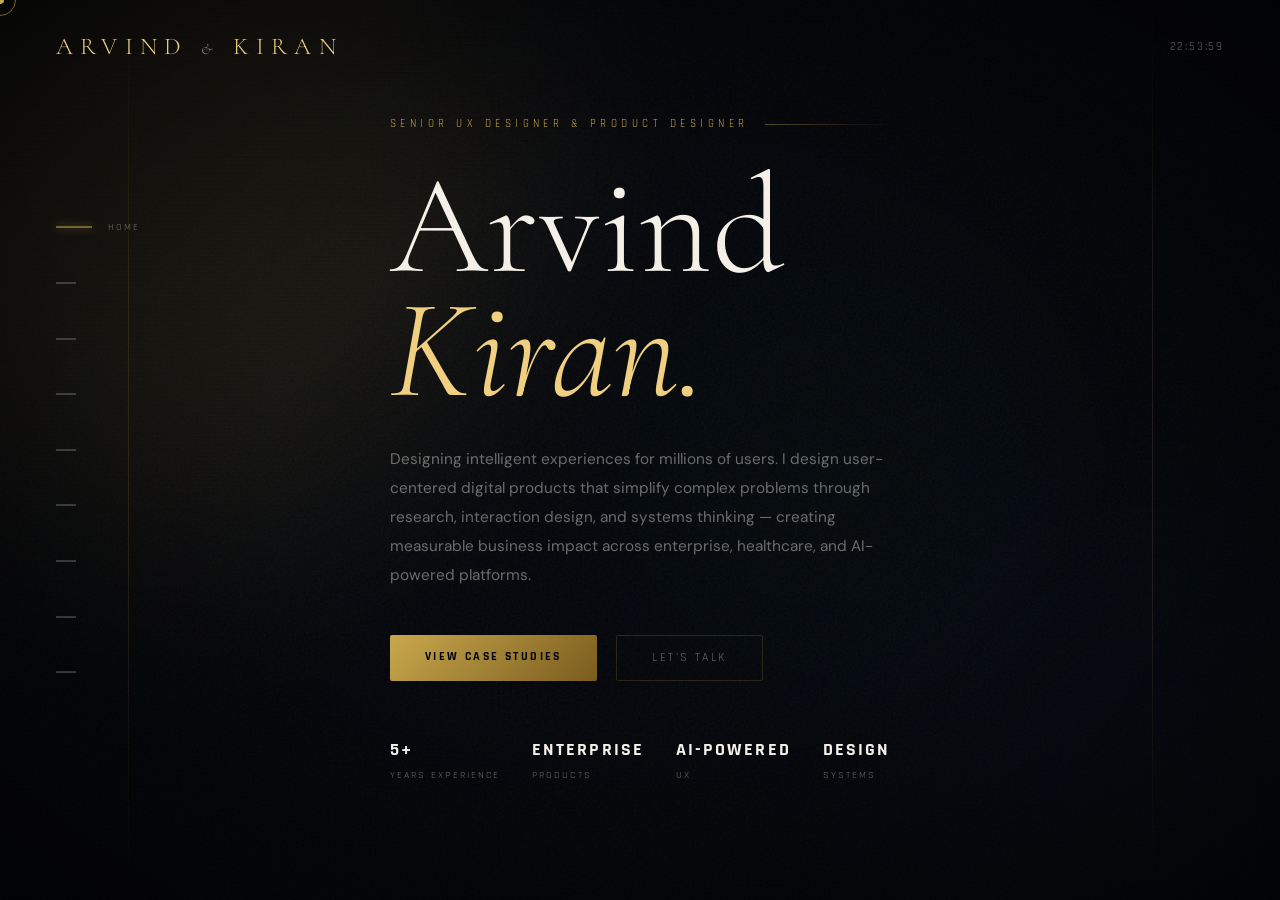
==== commit fa02ebf0: "feat: implement dynamic navigation, custom cursor, and blog layout styling" ====
--- a/index.html
+++ b/index.html
@@ -284,17 +284,17 @@
     <span class="quote-mark">"</span>
     <div class="testi-cards">
       <div class="testi-card active">
-        <div class="testi-quote">Zara didn't just build our product — she redefined how we think about design. The interface she created increased our conversion rate by 340%. Working with her is an unfair advantage.</div>
+        <div class="testi-quote">Arvind didn't just build our product — he redefined how we think about design. The interface he created increased our conversion rate by 340%. Working with him is an unfair advantage.</div>
         <div class="testi-author">Marcus Venn</div>
         <div class="testi-role">CEO, Luminary Technologies</div>
       </div>
       <div class="testi-card">
-        <div class="testi-quote">We've worked with many agencies over the years. Zara's ability to translate complex business logic into beautiful, intuitive UI is genuinely rare. She's in a different league.</div>
+        <div class="testi-quote">We've worked with many agencies over the years. Arvind's ability to translate complex business logic into beautiful, intuitive UI is genuinely rare. He's in a different league.</div>
         <div class="testi-author">Priya Kohli</div>
         <div class="testi-role">CPO, Pulse Finance</div>
       </div>
       <div class="testi-card">
-        <div class="testi-quote">Delivered ahead of schedule, exceeded every spec, and the code was so clean our in-house team applauded. If you get the chance to work with Zara, take it immediately.</div>
+        <div class="testi-quote">Delivered ahead of schedule, exceeded every spec, and the code was so clean our in-house team applauded. If you get the chance to work with Arvind, take it immediately.</div>
         <div class="testi-author">James Calloway</div>
         <div class="testi-role">Founder, Apex Studio</div>
       </div>
@@ -372,16 +372,17 @@
         <div class="contact-big">Let's build<br>something <span class="ital gold-span">remarkable</span><br>together.</div>
         <p class="contact-sub">Whether you have a brief, a question, or just an idea scribbled on a napkin — I'd love to hear from you. I typically respond within 24 hours.</p>
         <div class="contact-info">
-          <div class="c-info-row"><i class="bi bi-envelope"></i><a href="mailto:hello@zaranova.com">hello@zaranova.com</a></div>
-          <div class="c-info-row"><i class="bi bi-geo-alt"></i><span>London, UK · Remote Worldwide</span></div>
-          <div class="c-info-row"><i class="bi bi-clock"></i><span>GMT+0 · Replies in ~24hrs</span></div>
+          <div class="c-info-row"><i class="bi bi-envelope"></i><a href="mailto:arvindkiransp@gmail.com">arvindkiransp@gmail.com</a></div>
+          <div class="c-info-row"><i class="bi bi-telephone"></i><a href="tel:+91 9944595134">+91 99445 95134</a></div>
+          <div class="c-info-row"><i class="bi bi-geo-alt"></i><span>Chennai, Tamil Nadu, India · Remote Worldwide</span></div>
+          <div class="c-info-row"><i class="bi bi-clock"></i><span>GMT+5:30 (IST) · Replies in ~24hrs</span></div>
         </div>
         <div class="socials-row">
-          <a href="#" class="soc-link"><i class="bi bi-github"></i></a>
-          <a href="#" class="soc-link"><i class="bi bi-linkedin"></i></a>
-          <a href="#" class="soc-link"><i class="bi bi-twitter-x"></i></a>
-          <a href="#" class="soc-link"><i class="bi bi-dribbble"></i></a>
-          <a href="#" class="soc-link"><i class="bi bi-instagram"></i></a>
+          <a href="https://github.com/ArvindkiranSP" class="soc-link" target="_blank"><i class="bi bi-github"></i></a>
+          <a href="https://www.linkedin.com/in/arvind-kiran-sp-004391297/" class="soc-link" target="_blank"><i class="bi bi-linkedin"></i></a>
+          <a href="https://www.behance.net/arvindkiransp" class="soc-link" target="_blank"><i class="bi bi-behance"></i></a>
+          <!--<a href="#" class="soc-link"><i class="bi bi-twitter-x"></i></a>
+          <a href="#" class="soc-link"><i class="bi bi-instagram"></i></a>-->
         </div>
       </div>
       <div class="contact-form">
--- a/css/style.css
+++ b/css/style.css
@@ -1512,84 +1512,208 @@
 
 /* ── Responsive ── */
 @media (max-width: 900px) {
+  html, body {
+    overflow-y: auto !important;
+    height: auto !important;
+    overflow-x: hidden !important;
+  }
+
+  body {
+    cursor: default !important;
+  }
+
+  #cur, #cur-r {
+    display: none !important;
+  }
+
   #side-nav {
-    display: none;
+    display: none !important;
   }
 
   #topbar {
-    padding: 1.2rem 1.5rem;
+    padding: 1rem 1.5rem !important;
+    background: rgba(8, 13, 23, 0.85) !important;
+    backdrop-filter: blur(16px) !important;
+    border-bottom: 1px solid var(--border) !important;
   }
 
   #bottombar {
-    padding: 0.9rem 1.5rem;
+    display: none !important;
+  }
+
+  .v-line {
+    display: none !important;
+  }
+
+  .section {
+    position: relative !important;
+    inset: auto !important;
+    display: block !important;
+    opacity: 1 !important;
+    pointer-events: all !important;
+    min-height: auto !important;
+    height: auto !important;
+    padding: 6rem 1.5rem 4rem 1.5rem !important;
+  }
+
+  .sec-inner {
+    transform: none !important;
+    opacity: 1 !important;
   }
 
   .about-layout {
-    grid-template-columns: 1fr;
-    gap: 2rem;
+    grid-template-columns: 1fr !important;
+    gap: 3rem !important;
+    text-align: center;
   }
 
   .photo-frame {
-    width: 220px;
-    height: 290px;
-    margin: 0 auto;
+    width: 250px !important;
+    height: 330px !important;
+    margin: 0 auto !important;
   }
 
   .gold-tab {
-    right: -1rem;
+    position: relative !important;
+    bottom: auto !important;
+    right: auto !important;
+    margin: 2rem auto 0 auto !important;
+    width: fit-content !important;
+  }
+
+  .exp-row {
+    justify-content: center !important;
+  }
+
+  .tech-row {
+    justify-content: center !important;
   }
 
   .serv-grid {
-    grid-template-columns: repeat(2, 1fr);
+    grid-template-columns: repeat(2, 1fr) !important;
   }
 
   .serv-cell {
-    border-bottom: 1px solid var(--border);
-  }
-
-  .stats-top {
-    grid-template-columns: repeat(2, 1fr);
+    border-right: 1px solid var(--border) !important;
+    border-bottom: 1px solid var(--border) !important;
+  }
+
+  .serv-cell:nth-child(2n) {
+    border-right: none !important;
+  }
+
+  .serv-cell:nth-child(5),
+  .serv-cell:nth-child(6) {
+    border-bottom: none !important;
   }
 
   .skills-section {
-    grid-template-columns: 1fr;
+    grid-template-columns: 1fr !important;
+    gap: 1.2rem !important;
   }
 
   .blog-grid {
-    grid-template-columns: 1fr 1fr;
+    grid-template-columns: 1fr !important;
+    gap: 1.8rem !important;
+  }
+
+  .blog-card.featured .blog-img {
+    height: 160px !important;
+  }
+
+  .blog-card.featured .blog-title {
+    font-size: 1.15rem !important;
   }
 
   .contact-top {
-    grid-template-columns: 1fr;
-    gap: 2rem;
+    grid-template-columns: 1fr !important;
+    gap: 3rem !important;
   }
 
   .proj-row {
-    grid-template-columns: auto 1fr auto;
+    grid-template-columns: 30px 1fr auto !important;
+    gap: 1rem !important;
+    padding: 1rem !important;
   }
 
   .proj-thumb {
-    display: none;
+    display: none !important;
   }
 }
 
 @media (max-width: 600px) {
-
-  .serv-grid,
-  .stats-top {
-    grid-template-columns: 1fr;
-  }
-
-  .blog-grid {
-    grid-template-columns: 1fr;
+  .hero-inner {
+    text-align: center !important;
+  }
+
+  .hero-eyebrow {
+    justify-content: center !important;
+    font-size: 0.65rem !important;
+    letter-spacing: 0.25em !important;
+  }
+
+  .hero-eyebrow::after {
+    display: none !important;
   }
 
   .hero-name {
-    font-size: clamp(3rem, 14vw, 5.5rem);
+    font-size: clamp(3rem, 12vw, 5rem) !important;
+  }
+
+  .hero-sub {
+    font-size: 0.9rem !important;
+    margin-left: auto !important;
+    margin-right: auto !important;
+  }
+
+  .hero-ctas {
+    justify-content: center !important;
   }
 
   .hero-tags {
-    flex-wrap: wrap;
-    gap: 1rem;
+    justify-content: center !important;
+    gap: 1.5rem !important;
+  }
+
+  .serv-grid {
+    grid-template-columns: 1fr !important;
+  }
+
+  .serv-cell {
+    border-right: none !important;
+    border-bottom: 1px solid var(--border) !important;
+  }
+
+  .serv-cell:last-child {
+    border-bottom: none !important;
+  }
+
+  .proj-row {
+    display: flex !important;
+    flex-direction: column !important;
+    align-items: flex-start !important;
+    gap: 0.5rem !important;
+  }
+
+  .proj-num {
+    display: none !important;
+  }
+
+  .proj-year {
+    margin-left: 0 !important;
+  }
+
+  .proj-arrow {
+    display: none !important;
+  }
+
+  .proc-step {
+    flex-direction: column !important;
+    gap: 1rem !important;
+    align-items: flex-start !important;
+  }
+
+  .process-steps::before {
+    display: none !important;
   }
 }
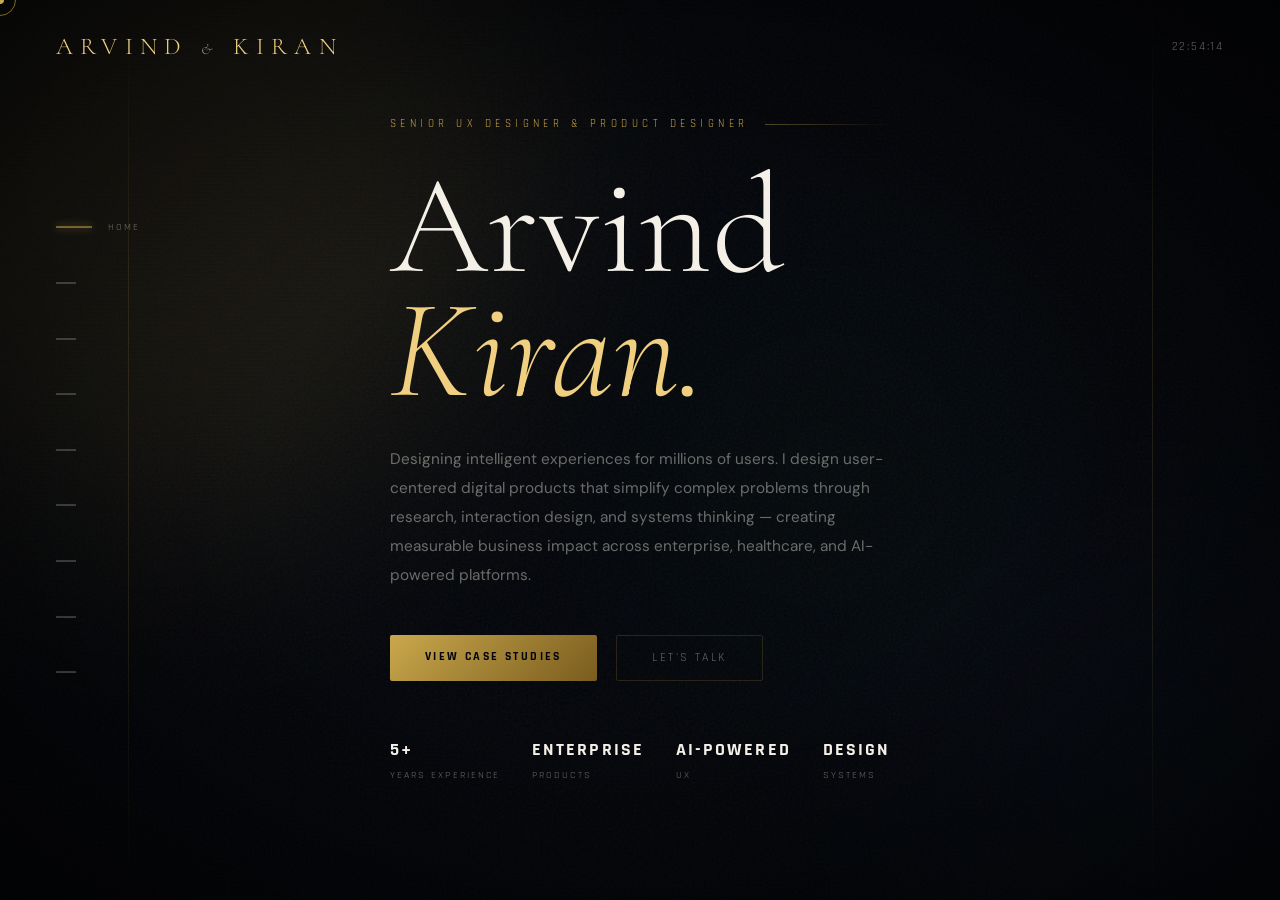
==== commit 6be56648: "feat: implement portfolio base layout with custom cursor, animated background mesh, and navigation U" ====
--- a/index.html
+++ b/index.html
@@ -183,6 +183,124 @@
         </div>
         <div class="proj-year">2023</div>
         <i class="bi bi-arrow-up-right proj-arrow"></i>
+      </div>
+    </div>
+
+    <div class="work-header" style="margin-top: 3.5rem;">
+      <div>
+        <div class="kicker">Creative Explorations</div>
+        <div class="work-title">Design &amp; <span class="ital gold-span">Concepts</span></div>
+      </div>
+    </div>
+
+    <div class="preview-grid" data-skip-splash-cursor>
+      <div class="preview-card">
+        <a href="https://www.behance.net/gallery/200475151/Food-Waste-Management-App-Case-Study" target="_blank">
+          <img class="preview-img" src="img/Frame 1000004980.jpg" alt="Food Waste Management App Case Study" />
+          <div class="preview-overlay">
+            <span class="preview-title">Food Waste Management App</span>
+            <span class="preview-cat">Mobile UX Case Study</span>
+          </div>
+        </a>
+      </div>
+      <div class="preview-card">
+        <a href="https://www.behance.net/gallery/200457711/Advanced-Responsive-Website" target="_blank">
+          <img class="preview-img" src="img/Car.jpg" alt="Advanced Responsive Website" />
+          <div class="preview-overlay">
+            <span class="preview-title">Advanced Responsive Website</span>
+            <span class="preview-cat">Web Design &amp; Layout</span>
+          </div>
+        </a>
+      </div>
+      <div class="preview-card">
+        <a href="https://www.behance.net/gallery/203438495/Home-Automation-System-UX-UI-Case-Stydy" target="_blank">
+          <img class="preview-img" src="img/bot.png" alt="Home Automation System UX/UI Case Study" />
+          <div class="preview-overlay">
+            <span class="preview-title">Home Automation System</span>
+            <span class="preview-cat">IoT UX/UI Case Study</span>
+          </div>
+        </a>
+      </div>
+      <div class="preview-card">
+        <a href="https://www.behance.net/gallery/204130375/Burger-Site" target="_blank">
+          <img class="preview-img" src="img/Burger site.png" alt="Burger Site" />
+          <div class="preview-overlay">
+            <span class="preview-title">Burger Site</span>
+            <span class="preview-cat">E-Commerce Web Concept</span>
+          </div>
+        </a>
+      </div>
+      <div class="preview-card">
+        <a href="https://www.behance.net/gallery/199989205/Branding-lays" target="_blank">
+          <img class="preview-img" src="img/Cover.jpg" alt="Lays Branding" />
+          <div class="preview-overlay">
+            <span class="preview-title">Lays Branding</span>
+            <span class="preview-cat">Graphic &amp; Brand Identity</span>
+          </div>
+        </a>
+      </div>
+      <div class="preview-card">
+        <a href="https://www.behance.net/gallery/201547117/STREM-Game-Store?" target="_blank">
+          <img class="preview-img" src="img/CP2077 Hover DS.png" alt="STREM Game Store" />
+          <div class="preview-overlay">
+            <span class="preview-title">STREM Game Store</span>
+            <span class="preview-cat">UI &amp; Storefront Design</span>
+          </div>
+        </a>
+      </div>
+      <div class="preview-card">
+        <a href="https://www.behance.net/gallery/199667329/Inventory-Management-system-Dashboard-UI" target="_blank">
+          <img class="preview-img" src="img/Frame 1.png" alt="Inventory Management System Dashboard UI" />
+          <div class="preview-overlay">
+            <span class="preview-title">Inventory Management System</span>
+            <span class="preview-cat">Enterprise Dashboard UI</span>
+          </div>
+        </a>
+      </div>
+      <div class="preview-card">
+        <a href="https://www.behance.net/gallery/195829229/Interior-designer-Landing-page" target="_blank">
+          <img class="preview-img" src="img/UI Interior designer.png" alt="Interior Designer Landing Page" />
+          <div class="preview-overlay">
+            <span class="preview-title">Interior Designer Landing Page</span>
+            <span class="preview-cat">Minimal Landing Page</span>
+          </div>
+        </a>
+      </div>
+      <div class="preview-card">
+        <a href="https://www.behance.net/gallery/198894437/NACHOS-Landing-Page" target="_blank">
+          <img class="preview-img" src="img/7712e7198894437(1).66488a73b9762.jpg" alt="NACHOS Landing Page" />
+          <div class="preview-overlay">
+            <span class="preview-title">NACHOS Landing Page</span>
+            <span class="preview-cat">Modern Marketing Landing Page</span>
+          </div>
+        </a>
+      </div>
+      <div class="preview-card">
+        <a href="https://www.behance.net/gallery/198094835/Burger-Animation" target="_blank">
+          <img class="preview-img" src="img/Burger animation.png" alt="Burger Animation" />
+          <div class="preview-overlay">
+            <span class="preview-title">Burger Animation</span>
+            <span class="preview-cat">3D Motion &amp; Interaction</span>
+          </div>
+        </a>
+      </div>
+      <div class="preview-card">
+        <a href="https://www.behance.net/gallery/198895931/Donet-Animation" target="_blank">
+          <img class="preview-img" src="img/Desktop - 1.png" alt="Donut Animation" />
+          <div class="preview-overlay">
+            <span class="preview-title">Donut Animation</span>
+            <span class="preview-cat">Interactive Web Animation</span>
+          </div>
+        </a>
+      </div>
+      <div class="preview-card">
+        <a href="https://www.behance.net/gallery/195831185/Vision-Pro-UI-Design" target="_blank">
+          <img class="preview-img" src="img/Vpro.png" alt="Vision Pro UI Design" />
+          <div class="preview-overlay">
+            <span class="preview-title">Vision Pro UI Design</span>
+            <span class="preview-cat">Spatial Computing UI</span>
+          </div>
+        </a>
       </div>
     </div>
   </div>
--- a/css/style.css
+++ b/css/style.css
@@ -788,6 +788,24 @@
   max-width: 1040px;
   width: 100%;
   padding: 0 1.5rem;
+  max-height: 80vh;
+  overflow-y: auto;
+  padding-right: 1.5rem;
+}
+
+/* Styled scrollbar for work-layout */
+.work-layout::-webkit-scrollbar {
+  width: 6px;
+}
+.work-layout::-webkit-scrollbar-track {
+  background: rgba(3, 5, 10, 0.2);
+}
+.work-layout::-webkit-scrollbar-thumb {
+  background: var(--border);
+  border-radius: 3px;
+}
+.work-layout::-webkit-scrollbar-thumb:hover {
+  background: var(--gold);
 }
 
 .work-header {
@@ -923,6 +941,105 @@
   transform: translateX(0);
 }
 
+/* ── Preview Grid Styles ── */
+.preview-grid {
+  display: grid;
+  grid-template-columns: repeat(3, 1fr);
+  gap: 1.2rem;
+  margin-top: 2rem;
+  max-height: 60vh;
+  overflow-y: auto;
+  padding-right: 0.5rem;
+}
+
+/* Scrollbar styling matching the premium dark theme for preview-grid */
+.preview-grid::-webkit-scrollbar {
+  width: 6px;
+}
+.preview-grid::-webkit-scrollbar-track {
+  background: rgba(3, 5, 10, 0.2);
+}
+.preview-grid::-webkit-scrollbar-thumb {
+  background: var(--border);
+  border-radius: 3px;
+}
+.preview-grid::-webkit-scrollbar-thumb:hover {
+  background: var(--gold);
+}
+
+.preview-card {
+  position: relative;
+  overflow: hidden;
+  border-radius: 2px;
+  background: var(--panel);
+  border: 1px solid var(--border);
+  transition: all 0.35s ease;
+  aspect-ratio: 16 / 10;
+}
+
+.preview-card a {
+  display: block;
+  width: 100%;
+  height: 100%;
+  text-decoration: none;
+}
+
+.preview-img {
+  width: 100%;
+  height: 100%;
+  object-fit: cover;
+  transition: transform 0.6s cubic-bezier(0.25, 1, 0.5, 1), filter 0.4s ease;
+  filter: brightness(0.65) grayscale(0.25);
+  display: block;
+}
+
+.preview-overlay {
+  position: absolute;
+  inset: 0;
+  background: linear-gradient(to top, rgba(8, 13, 23, 0.95) 10%, rgba(8, 13, 23, 0.35) 60%, transparent 100%);
+  display: flex;
+  flex-direction: column;
+  justify-content: flex-end;
+  padding: 1rem;
+  opacity: 0;
+  transition: opacity 0.35s ease, transform 0.35s ease;
+  transform: translateY(10px);
+  pointer-events: none; /* let click pass through */
+}
+
+.preview-title {
+  font-family: "Cormorant Garamond", serif;
+  font-size: 1.1rem;
+  color: var(--gold2);
+  font-weight: 500;
+  line-height: 1.25;
+}
+
+.preview-cat {
+  font-family: "Rajdhani", sans-serif;
+  font-size: 0.6rem;
+  letter-spacing: 0.15em;
+  text-transform: uppercase;
+  color: var(--muted);
+  margin-top: 0.3rem;
+}
+
+.preview-card:hover {
+  transform: translateY(-4px);
+  border-color: rgba(201, 168, 76, 0.4);
+  box-shadow: 0 12px 30px rgba(201, 168, 76, 0.15);
+}
+
+.preview-card:hover .preview-img {
+  transform: scale(1.05);
+  filter: brightness(0.85) grayscale(0);
+}
+
+.preview-card:hover .preview-overlay {
+  opacity: 1;
+  transform: translateY(0);
+}
+
 /* ────────────── SECTION 3 · SERVICES ────────────── */
 .serv-layout {
   max-width: 1000px;
@@ -1522,6 +1639,12 @@
     cursor: default !important;
   }
 
+  .work-layout {
+    max-height: none !important;
+    overflow-y: visible !important;
+    padding-right: 1.5rem !important;
+  }
+
   #cur, #cur-r {
     display: none !important;
   }
@@ -1639,6 +1762,12 @@
   .proj-thumb {
     display: none !important;
   }
+
+  .preview-grid {
+    grid-template-columns: repeat(2, 1fr) !important;
+    max-height: none !important;
+    overflow-y: visible !important;
+  }
 }
 
 @media (max-width: 600px) {
@@ -1716,4 +1845,8 @@
   .process-steps::before {
     display: none !important;
   }
+
+  .preview-grid {
+    grid-template-columns: 1fr !important;
+  }
 }
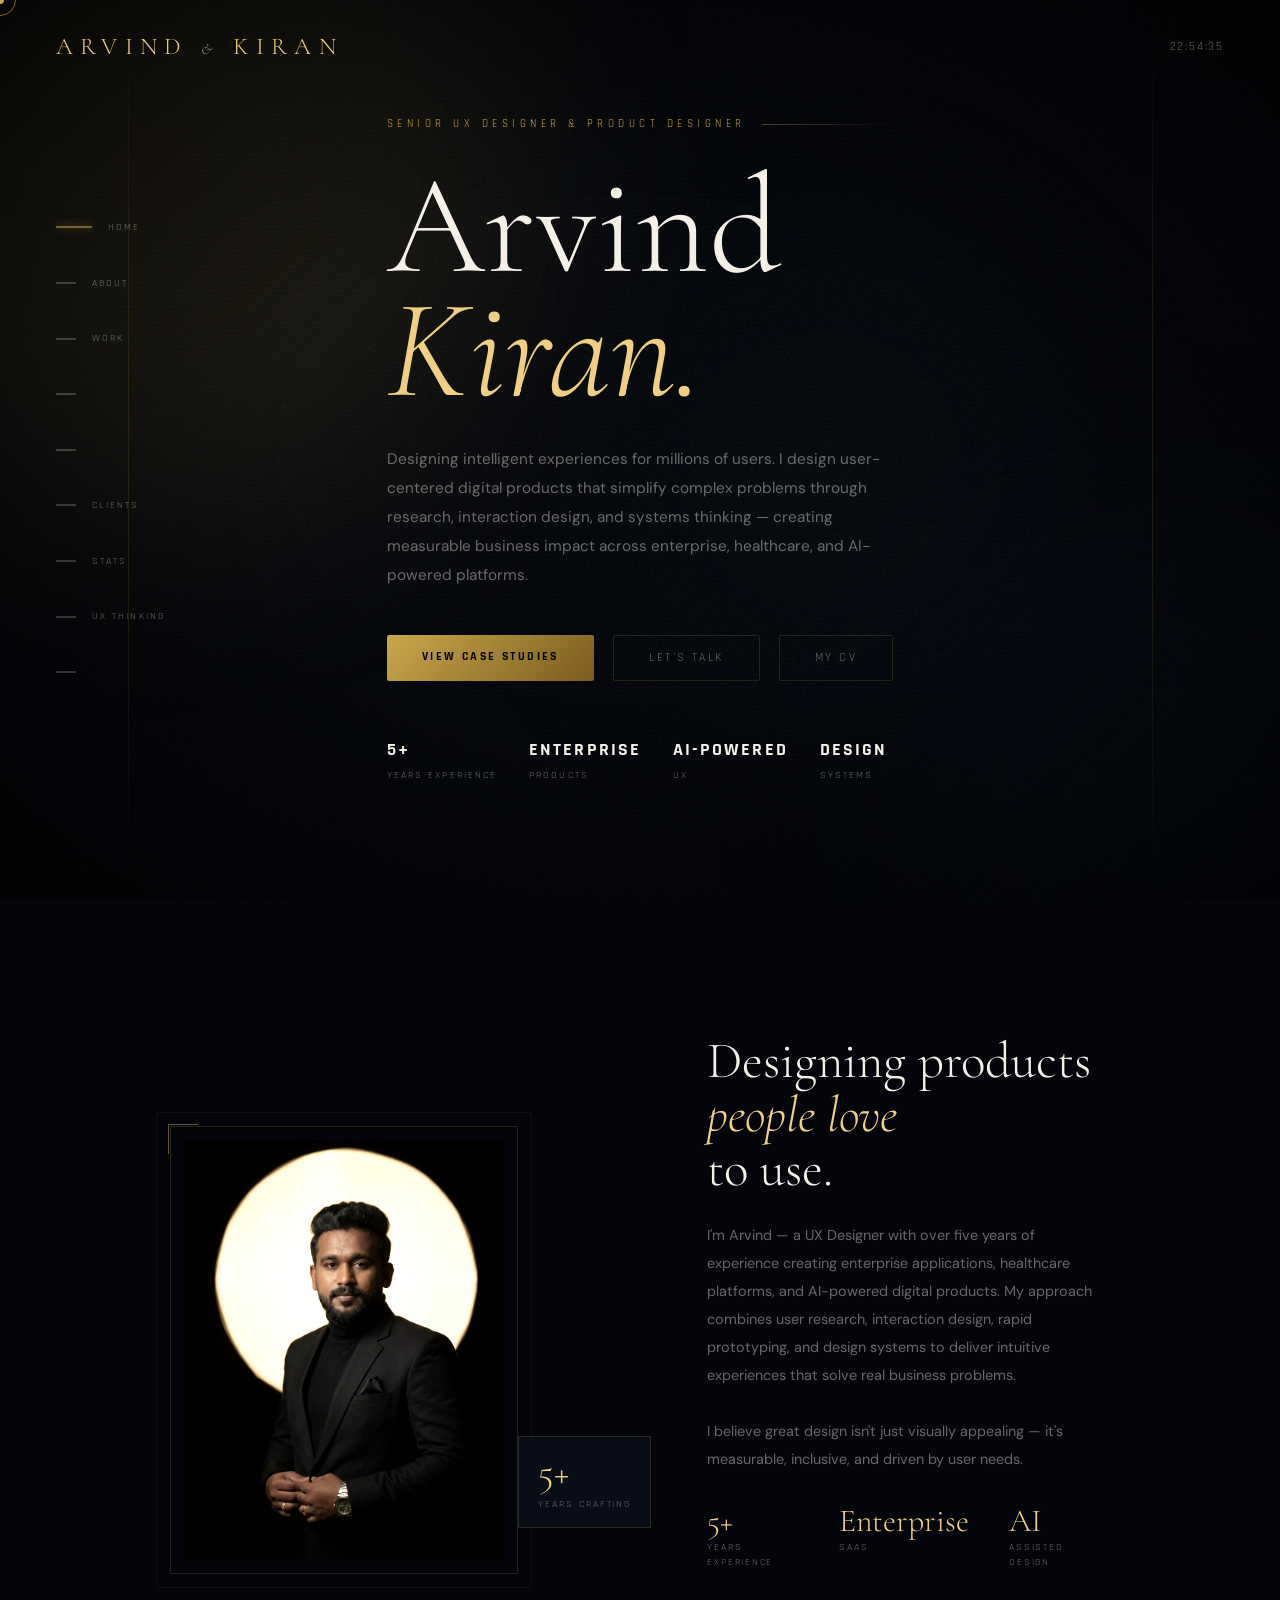
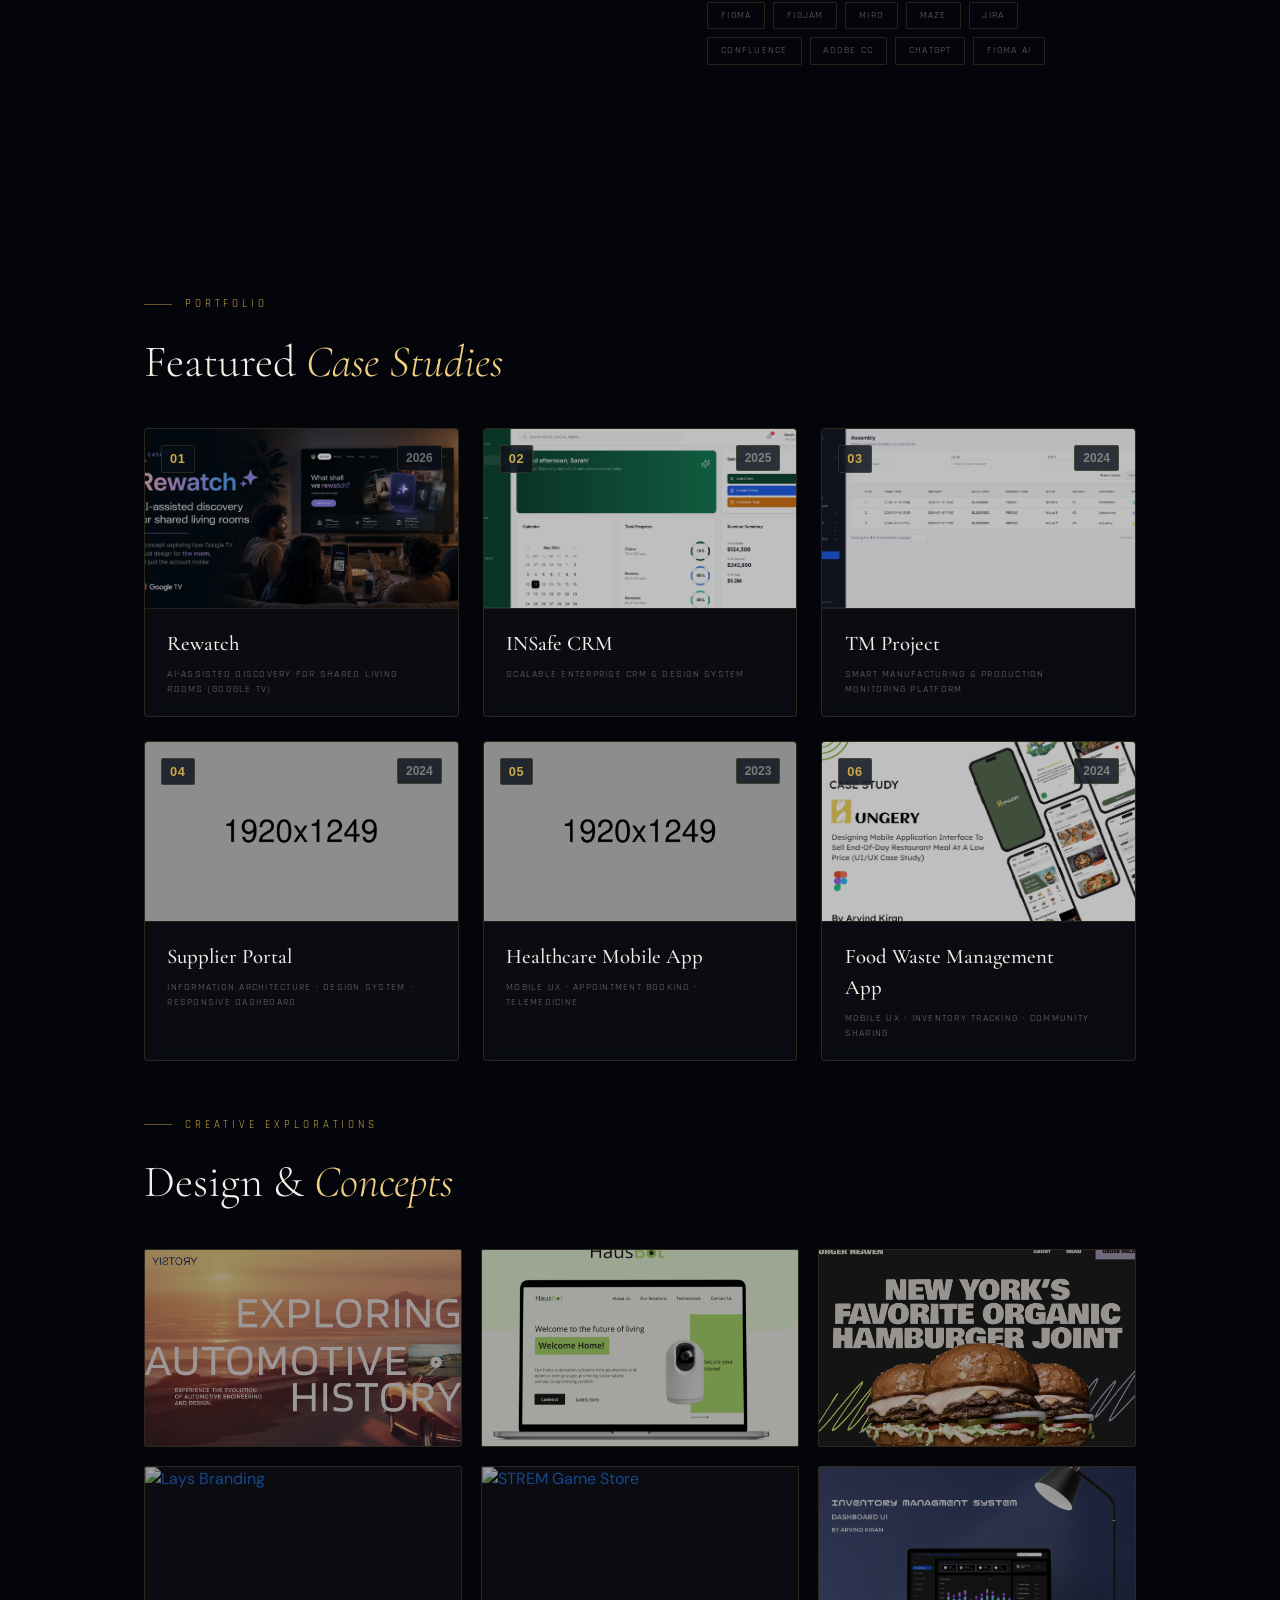
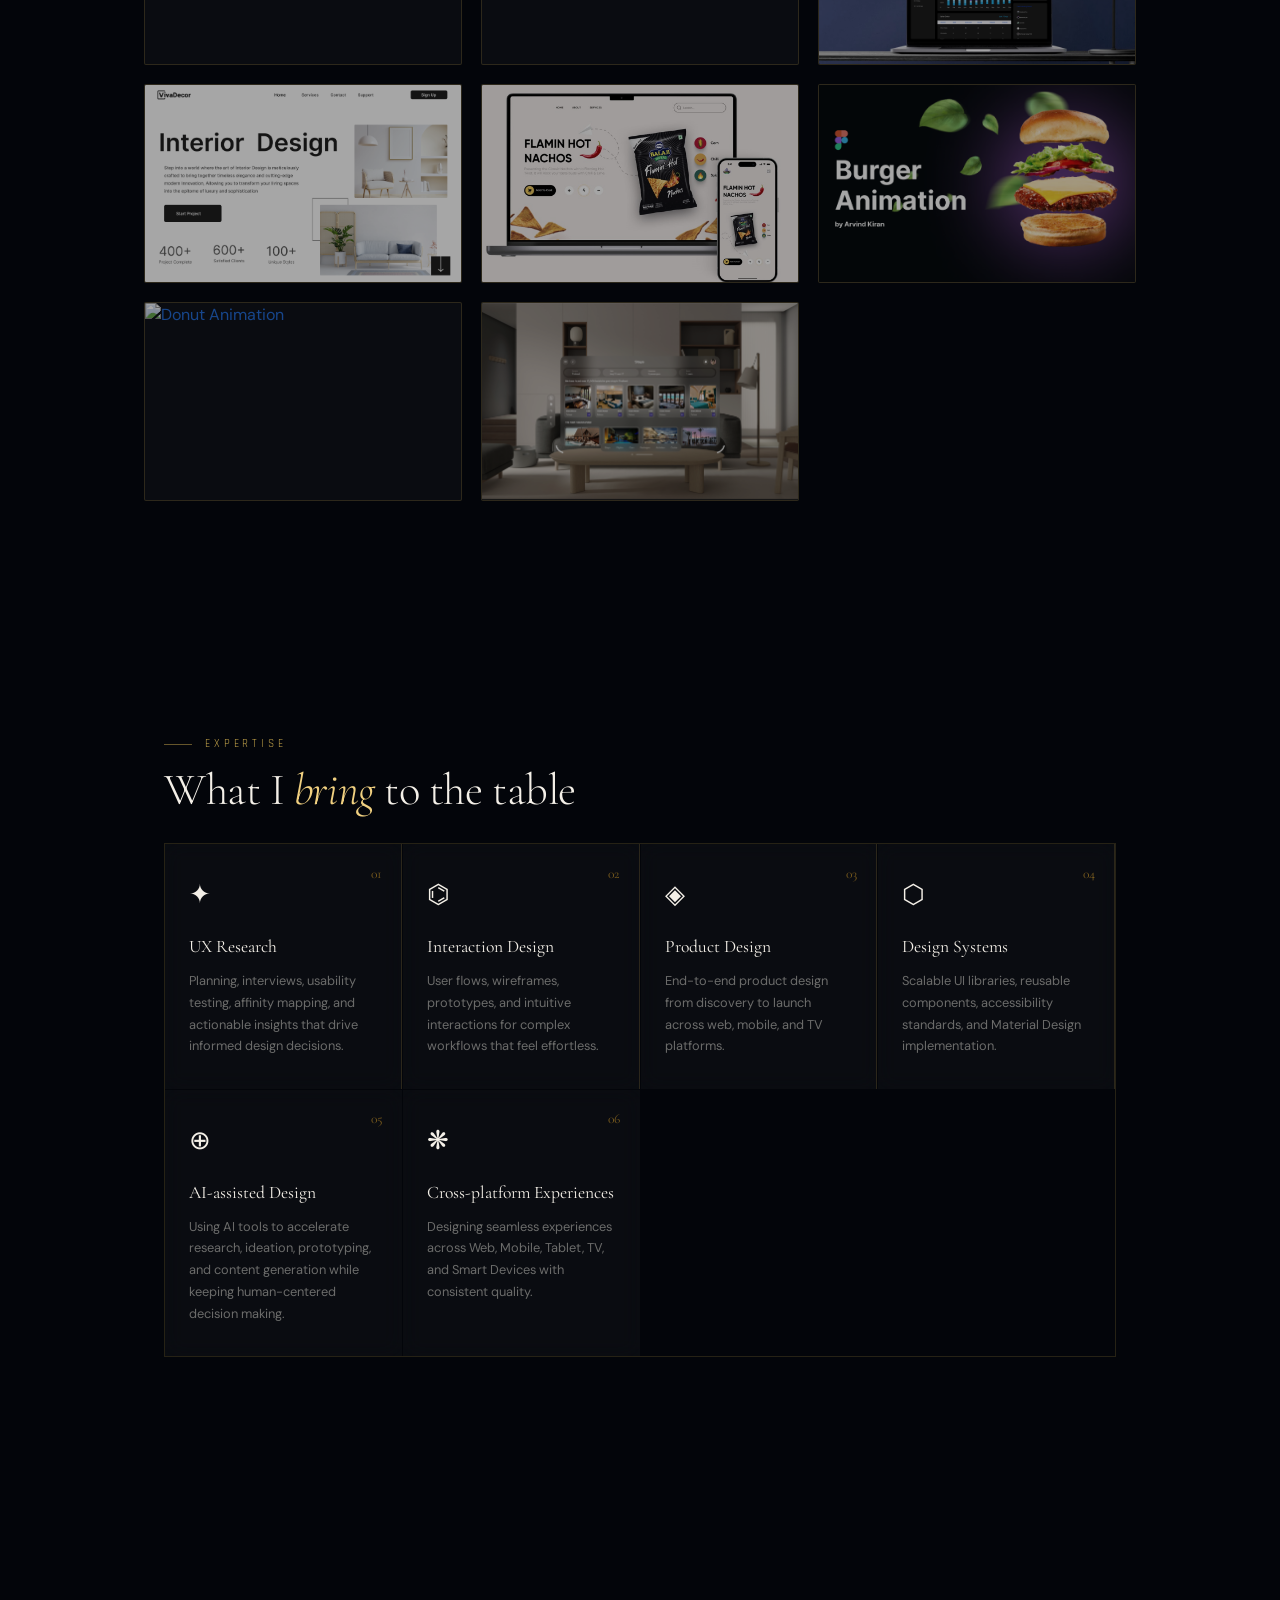
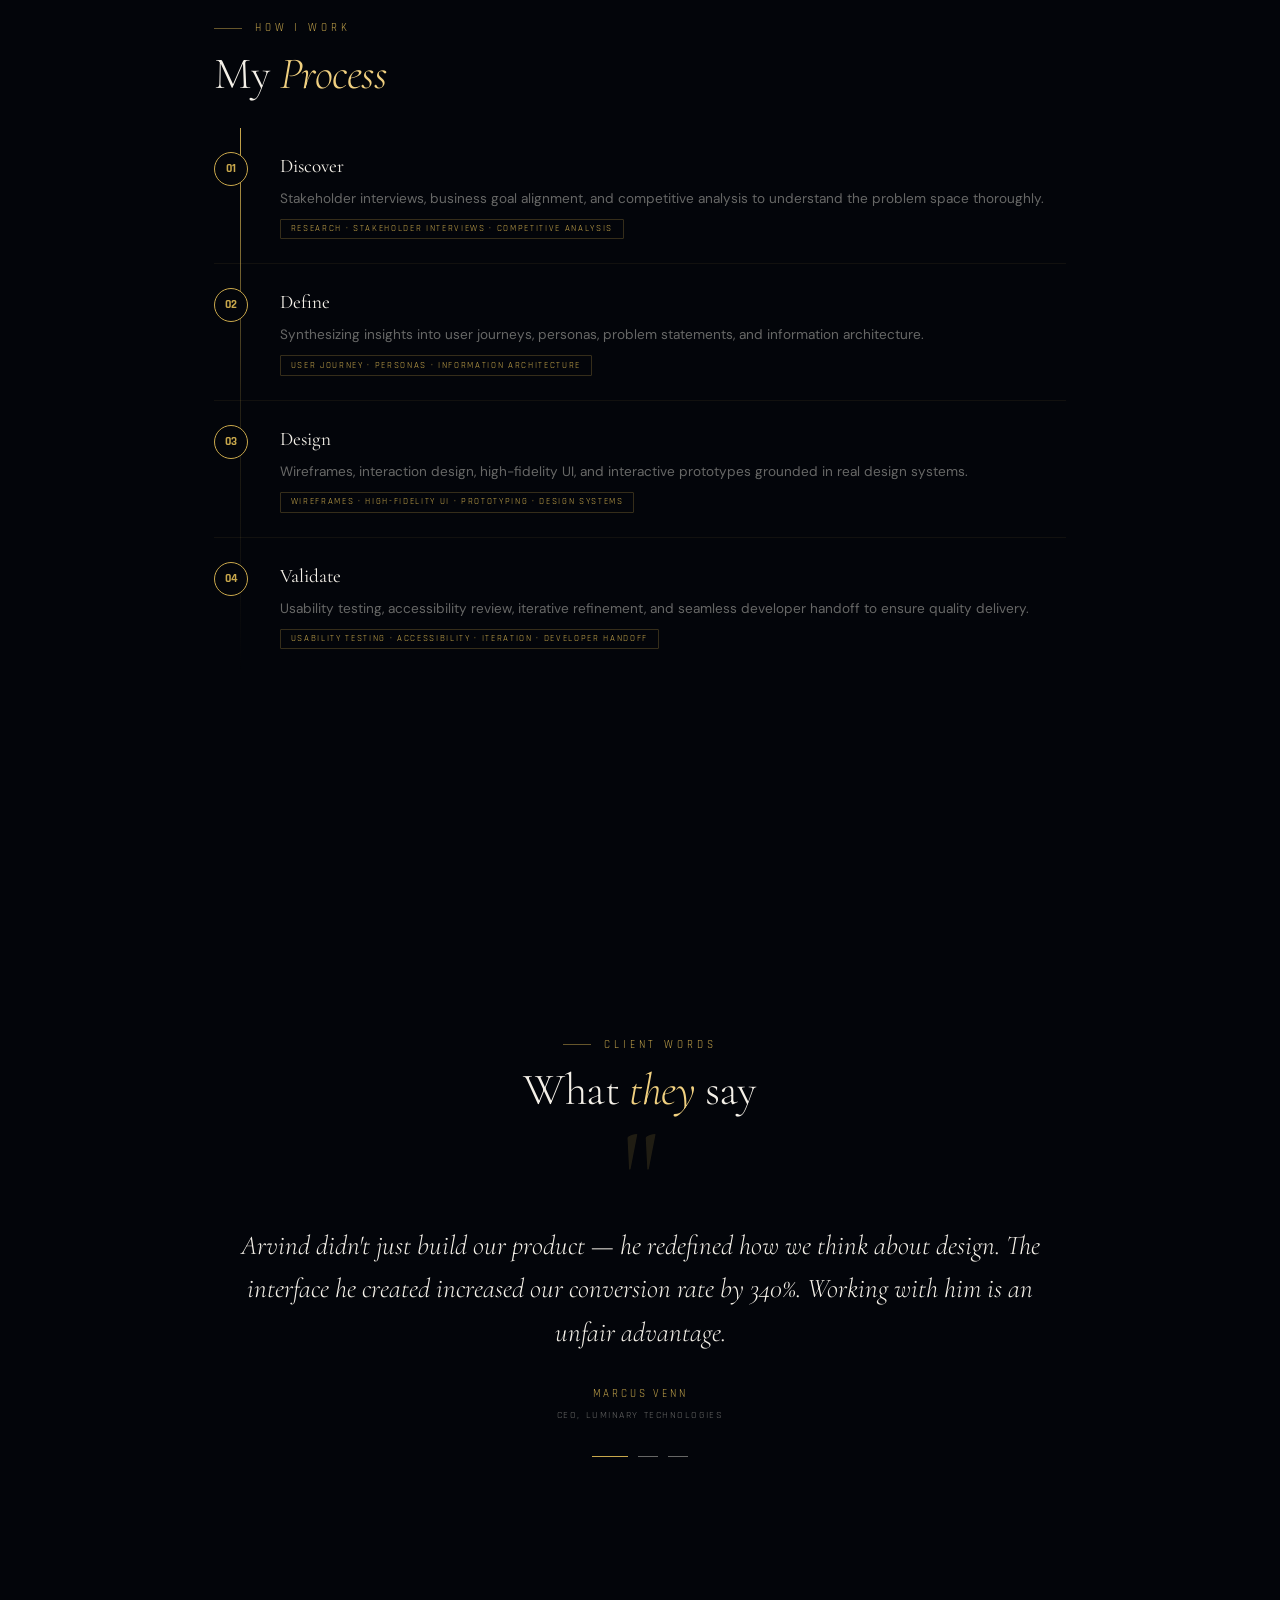
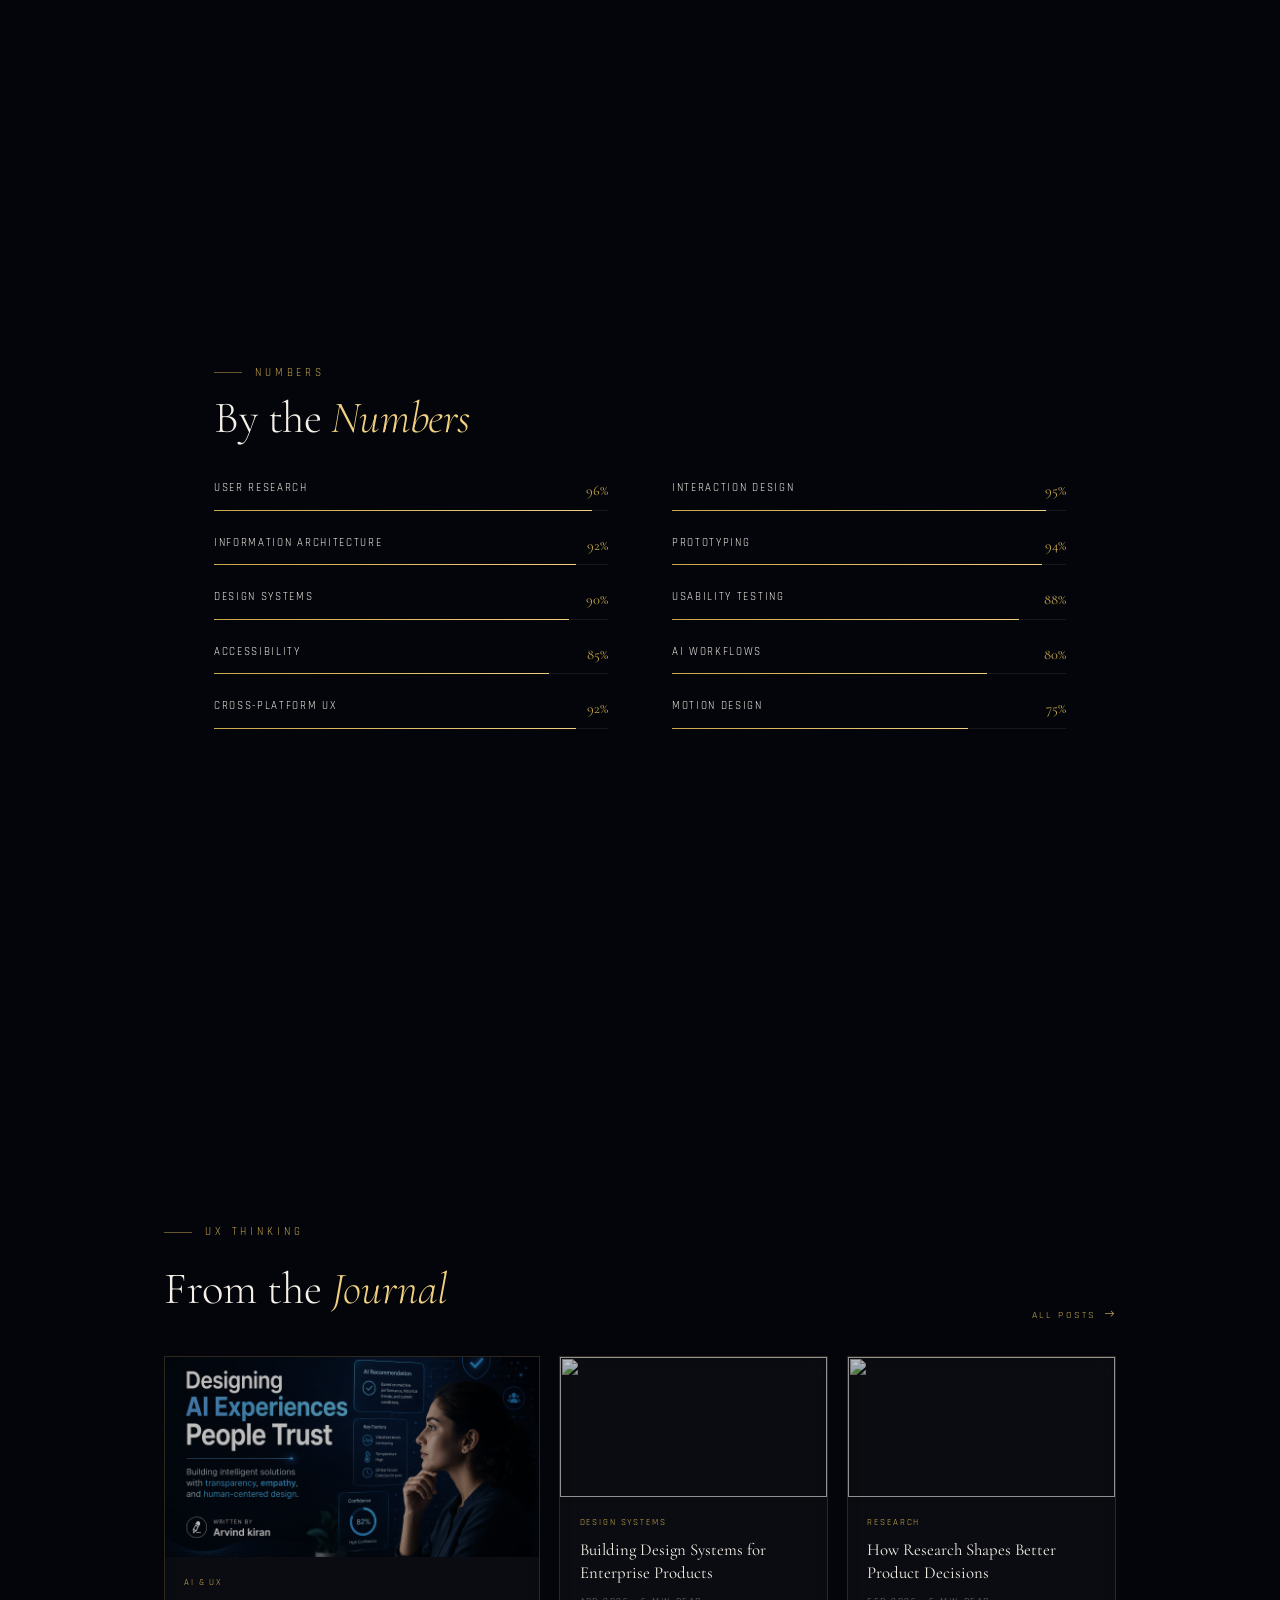
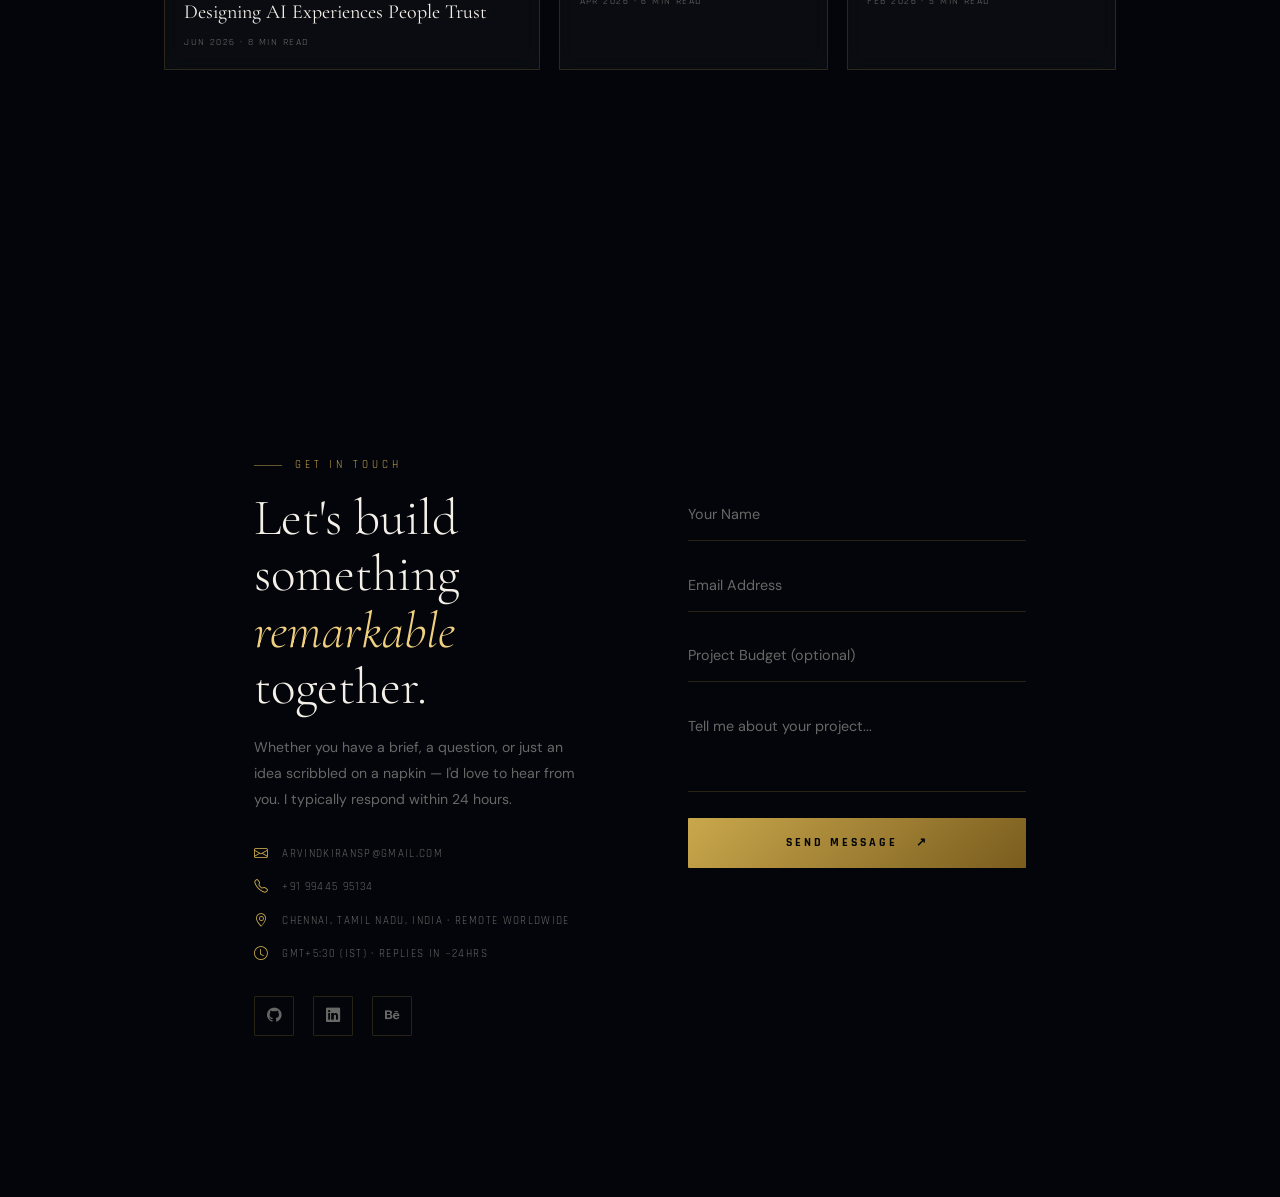
==== commit 78462bbf: "feat: add Food Waste Management case study and implement global site styling with custom assets" ====
--- a/index.html
+++ b/index.html
@@ -77,6 +77,7 @@
     <div class="hero-ctas">
       <a class="btn-gold" onclick="goTo(2)">View Case Studies</a>
       <a class="btn-ghost" onclick="goTo(8)">Let's Talk</a>
+      <a class="btn-ghost" href="Assets/UIUX Arvind kiran Resume .pdf" download="UIUX Arvind kiran Resume.pdf">My CV</a>
     </div>
     <div class="hero-tags">
       <div class="hero-tag"><strong>5+</strong>Years Experience</div>
@@ -136,7 +137,7 @@
     <div class="proj-list">
       <div class="proj-row" onclick="window.location.href='work.html?project=1'">
         <span class="proj-num">01</span>
-        <img class="proj-thumb" src="img/portfolio/work1.jpg" alt="">
+        <img class="proj-thumb" src="img/blog/Rewatch.png" alt="">
         <div class="proj-info">
           <div class="proj-name">Rewatch</div>
           <div class="proj-cat">AI-assisted discovery for shared living rooms (Google TV)</div>
@@ -184,6 +185,16 @@
         <div class="proj-year">2023</div>
         <i class="bi bi-arrow-up-right proj-arrow"></i>
       </div>
+      <div class="proj-row" onclick="window.location.href='work.html?project=6'">
+        <span class="proj-num">06</span>
+        <img class="proj-thumb" src="img/Frame 1000004980.jpg" alt="">
+        <div class="proj-info">
+          <div class="proj-name">Food Waste Management App</div>
+          <div class="proj-cat">Mobile UX · Inventory Tracking · Community Sharing</div>
+        </div>
+        <div class="proj-year">2024</div>
+        <i class="bi bi-arrow-up-right proj-arrow"></i>
+      </div>
     </div>
 
     <div class="work-header" style="margin-top: 3.5rem;">
@@ -194,15 +205,6 @@
     </div>
 
     <div class="preview-grid" data-skip-splash-cursor>
-      <div class="preview-card">
-        <a href="https://www.behance.net/gallery/200475151/Food-Waste-Management-App-Case-Study" target="_blank">
-          <img class="preview-img" src="img/Frame 1000004980.jpg" alt="Food Waste Management App Case Study" />
-          <div class="preview-overlay">
-            <span class="preview-title">Food Waste Management App</span>
-            <span class="preview-cat">Mobile UX Case Study</span>
-          </div>
-        </a>
-      </div>
       <div class="preview-card">
         <a href="https://www.behance.net/gallery/200457711/Advanced-Responsive-Website" target="_blank">
           <img class="preview-img" src="img/Car.jpg" alt="Advanced Responsive Website" />
--- a/css/style.css
+++ b/css/style.css
@@ -24,12 +24,26 @@
 html,
 body {
   width: 100%;
-  height: 100%;
-  overflow: hidden;
   background: var(--black);
   color: var(--white);
   font-family: "DM Sans", sans-serif;
   cursor: none;
+  overflow-x: hidden;
+}
+
+/* Premium styled scrollbar for body */
+::-webkit-scrollbar {
+  width: 8px;
+}
+::-webkit-scrollbar-track {
+  background: var(--black);
+}
+::-webkit-scrollbar-thumb {
+  background: var(--border);
+  border-radius: 4px;
+}
+::-webkit-scrollbar-thumb:hover {
+  background: var(--gold);
 }
 
 /* ── Cursor ── */
@@ -366,15 +380,15 @@
 
 /* ── SECTIONS ── */
 .section {
-  position: fixed;
-  inset: 0;
+  position: relative;
+  min-height: 100vh;
   z-index: 2;
   display: flex;
   align-items: center;
   justify-content: center;
-  opacity: 0;
-  pointer-events: none;
-  will-change: opacity, transform;
+  opacity: 1;
+  pointer-events: all;
+  padding: 6rem 2rem;
 }
 
 .section.active {
@@ -788,24 +802,6 @@
   max-width: 1040px;
   width: 100%;
   padding: 0 1.5rem;
-  max-height: 80vh;
-  overflow-y: auto;
-  padding-right: 1.5rem;
-}
-
-/* Styled scrollbar for work-layout */
-.work-layout::-webkit-scrollbar {
-  width: 6px;
-}
-.work-layout::-webkit-scrollbar-track {
-  background: rgba(3, 5, 10, 0.2);
-}
-.work-layout::-webkit-scrollbar-thumb {
-  background: var(--border);
-  border-radius: 3px;
-}
-.work-layout::-webkit-scrollbar-thumb:hover {
-  background: var(--gold);
 }
 
 .work-header {
@@ -840,19 +836,19 @@
 }
 
 .proj-list {
+  display: grid;
+  grid-template-columns: repeat(3, 1fr);
+  gap: 1.5rem;
+}
+
+.proj-row {
   display: flex;
   flex-direction: column;
-  gap: 0.7rem;
-}
-
-.proj-row {
-  display: grid;
-  grid-template-columns: 60px 1fr auto auto;
-  align-items: center;
-  gap: 1.5rem;
-  padding: 1rem 1.4rem;
+  align-items: stretch;
+  gap: 0;
+  padding: 0;
   border: 1px solid var(--border);
-  border-radius: 2px;
+  border-radius: 4px;
   background: var(--panel);
   backdrop-filter: blur(10px);
   cursor: pointer;
@@ -866,79 +862,112 @@
   position: absolute;
   left: 0;
   top: 0;
-  bottom: 0;
-  width: 2px;
+  right: 0;
+  height: 2px;
   background: var(--gold);
-  transform: scaleY(0);
-  transform-origin: bottom;
+  transform: scaleX(0);
+  transform-origin: left;
   transition: transform 0.35s;
+  z-index: 4;
 }
 
 .proj-row:hover::before {
-  transform: scaleY(1);
+  transform: scaleX(1);
 }
 
 .proj-row:hover {
   border-color: rgba(201, 168, 76, 0.35);
   background: rgba(201, 168, 76, 0.05);
-  transform: translateX(4px);
+  transform: translateY(-4px);
 }
 
 .proj-num {
-  font-family: "Cormorant Garamond", serif;
-  font-size: 1.4rem;
-  font-weight: 300;
-  color: var(--gold3);
+  position: absolute;
+  top: 1rem;
+  left: 1rem;
+  z-index: 3;
+  background: rgba(8, 13, 23, 0.8);
+  backdrop-filter: blur(8px);
+  padding: 0.2rem 0.5rem;
+  border-radius: 2px;
+  border: 1px solid var(--border);
+  font-family: "Rajdhani", sans-serif;
+  font-size: 0.8rem;
+  font-weight: 600;
+  color: var(--gold);
+  letter-spacing: 0.05em;
 }
 
 .proj-thumb {
-  width: 72px;
-  height: 50px;
+  width: 100%;
+  height: 180px;
   object-fit: cover;
-  border-radius: 1px;
-  filter: brightness(0.8);
-  transition: filter 0.3s;
+  border-radius: 0;
+  filter: brightness(0.75) grayscale(0.15);
+  transition: all 0.5s cubic-bezier(0.25, 1, 0.5, 1);
+  border-bottom: 1px solid var(--border);
 }
 
 .proj-row:hover .proj-thumb {
-  filter: brightness(1);
-}
-
-.proj-info {}
+  filter: brightness(1) grayscale(0);
+  transform: scale(1.03);
+}
+
+.proj-info {
+  padding: 1.2rem 1.4rem;
+  display: flex;
+  flex-direction: column;
+  gap: 0.4rem;
+  padding-right: 2.5rem;
+}
 
 .proj-name {
   font-family: "Cormorant Garamond", serif;
-  font-size: 1.15rem;
-  font-weight: 400;
-  margin-bottom: 0.2rem;
+  font-size: 1.3rem;
+  font-weight: 500;
+  color: var(--white);
+  margin-bottom: 0.1rem;
 }
 
 .proj-cat {
   font-family: "Rajdhani", sans-serif;
-  font-size: 0.62rem;
-  letter-spacing: 0.18em;
-  text-transform: uppercase;
-  color: var(--muted);
+  font-size: 0.65rem;
+  letter-spacing: 0.12em;
+  text-transform: uppercase;
+  color: var(--muted);
+  line-height: 1.4;
 }
 
 .proj-year {
-  font-family: "Rajdhani", sans-serif;
-  font-size: 0.65rem;
-  letter-spacing: 0.15em;
+  position: absolute;
+  top: 1rem;
+  right: 1rem;
+  z-index: 3;
+  background: rgba(8, 13, 23, 0.8);
+  backdrop-filter: blur(8px);
+  padding: 0.2rem 0.5rem;
+  border-radius: 2px;
+  border: 1px solid var(--border);
+  font-family: "Rajdhani", sans-serif;
+  font-size: 0.75rem;
+  font-weight: 600;
   color: var(--muted);
 }
 
 .proj-arrow {
-  font-size: 1rem;
+  position: absolute;
+  bottom: 1.2rem;
+  right: 1.2rem;
+  font-size: 1.1rem;
   color: var(--gold);
   opacity: 0;
-  transform: translateX(-6px);
-  transition: all 0.3s;
+  transform: translate(-5px, 5px);
+  transition: all 0.3s cubic-bezier(0.25, 1, 0.5, 1);
 }
 
 .proj-row:hover .proj-arrow {
   opacity: 1;
-  transform: translateX(0);
+  transform: translate(0, 0);
 }
 
 /* ── Preview Grid Styles ── */
@@ -947,24 +976,6 @@
   grid-template-columns: repeat(3, 1fr);
   gap: 1.2rem;
   margin-top: 2rem;
-  max-height: 60vh;
-  overflow-y: auto;
-  padding-right: 0.5rem;
-}
-
-/* Scrollbar styling matching the premium dark theme for preview-grid */
-.preview-grid::-webkit-scrollbar {
-  width: 6px;
-}
-.preview-grid::-webkit-scrollbar-track {
-  background: rgba(3, 5, 10, 0.2);
-}
-.preview-grid::-webkit-scrollbar-thumb {
-  background: var(--border);
-  border-radius: 3px;
-}
-.preview-grid::-webkit-scrollbar-thumb:hover {
-  background: var(--gold);
 }
 
 .preview-card {
@@ -1179,7 +1190,7 @@
   box-shadow: 0 0 20px rgba(201, 168, 76, 0.4);
 }
 
-.proc-content {}
+
 
 .proc-title {
   font-family: "Cormorant Garamond", serif;
@@ -1361,7 +1372,7 @@
   gap: 1.5rem 4rem;
 }
 
-.sk-row {}
+
 
 .sk-head {
   display: flex;
@@ -1487,7 +1498,7 @@
   align-items: start;
 }
 
-.contact-left {}
+
 
 .contact-big {
   font-family: "Cormorant Garamond", serif;
@@ -1536,7 +1547,7 @@
   color: var(--gold);
 }
 
-.contact-form {}
+
 
 .cf2 {
   width: 100%;
@@ -1753,20 +1764,13 @@
     gap: 3rem !important;
   }
 
-  .proj-row {
-    grid-template-columns: 30px 1fr auto !important;
-    gap: 1rem !important;
-    padding: 1rem !important;
-  }
-
-  .proj-thumb {
-    display: none !important;
+  .proj-list {
+    grid-template-columns: repeat(2, 1fr) !important;
+    gap: 1.2rem !important;
   }
 
   .preview-grid {
     grid-template-columns: repeat(2, 1fr) !important;
-    max-height: none !important;
-    overflow-y: visible !important;
   }
 }
 
@@ -1817,23 +1821,9 @@
     border-bottom: none !important;
   }
 
-  .proj-row {
-    display: flex !important;
-    flex-direction: column !important;
-    align-items: flex-start !important;
-    gap: 0.5rem !important;
-  }
-
-  .proj-num {
-    display: none !important;
-  }
-
-  .proj-year {
-    margin-left: 0 !important;
-  }
-
-  .proj-arrow {
-    display: none !important;
+  .proj-list {
+    grid-template-columns: 1fr !important;
+    gap: 1rem !important;
   }
 
   .proc-step {
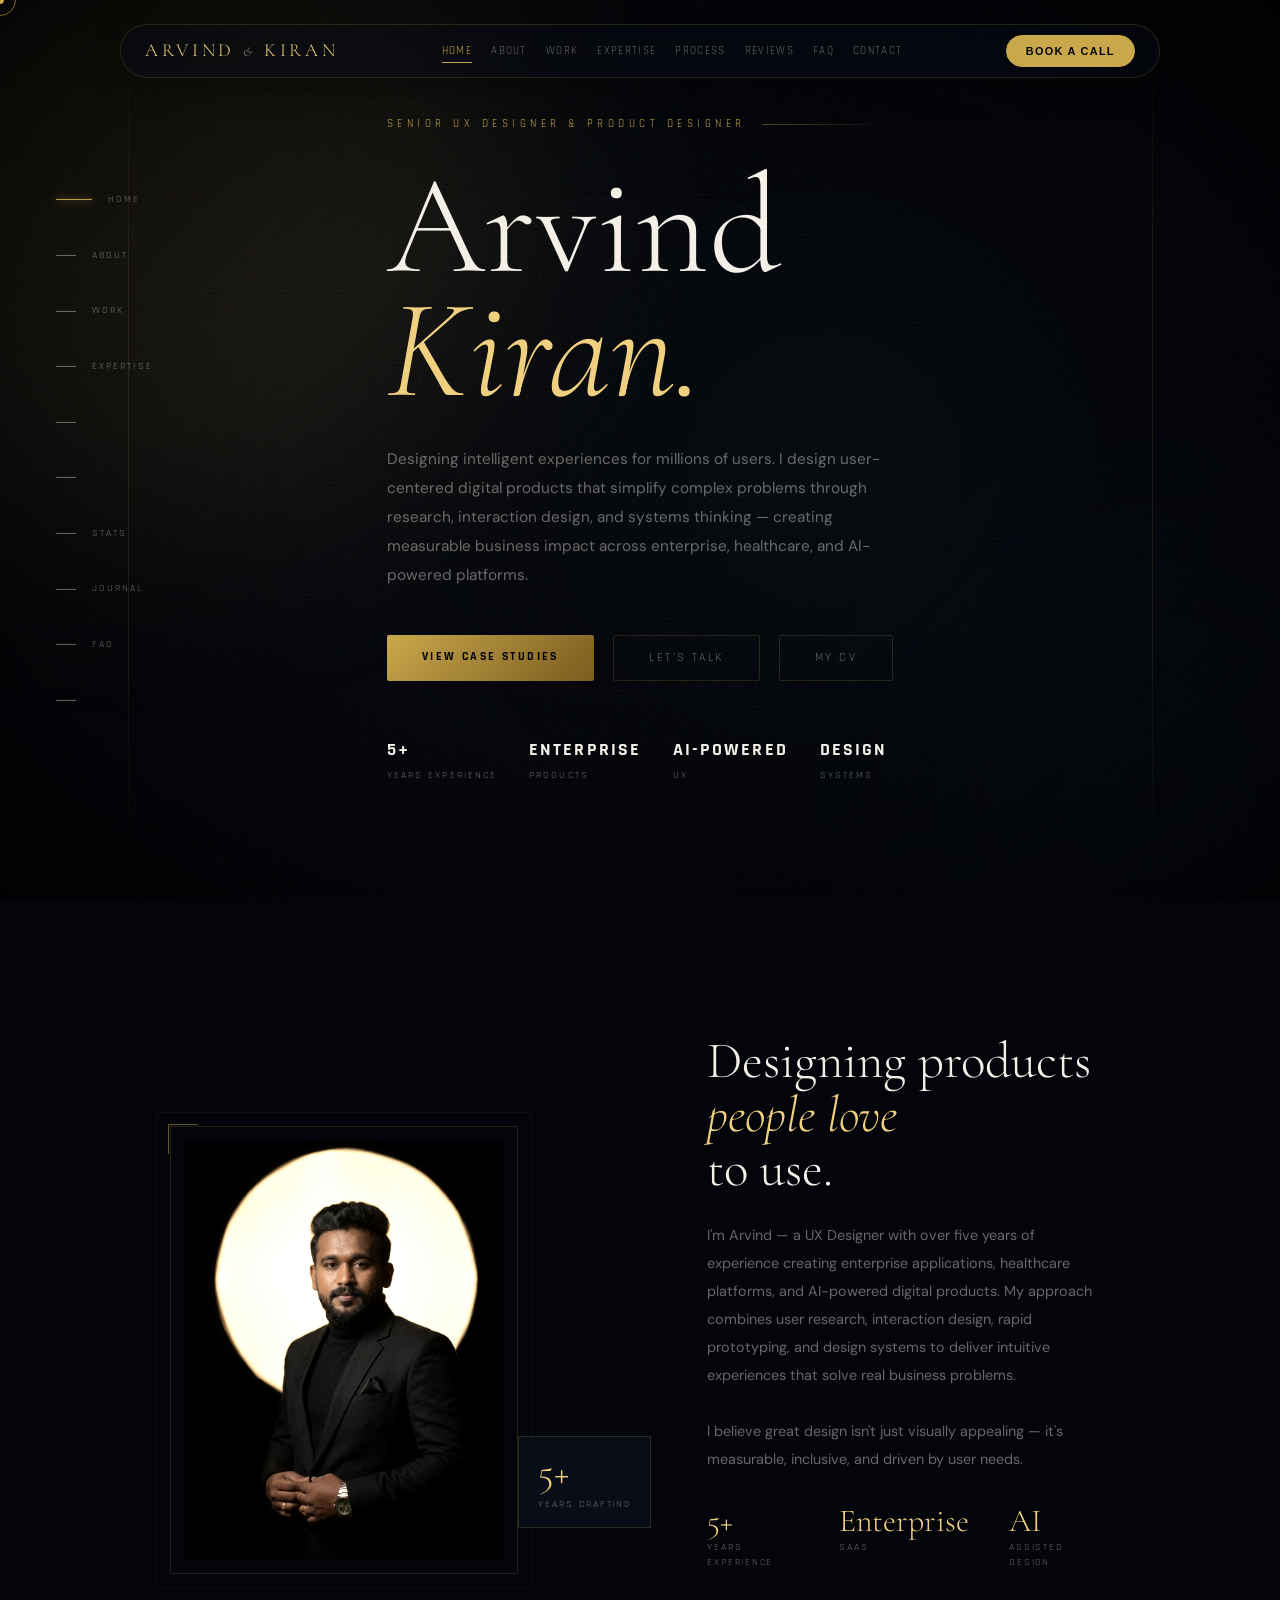
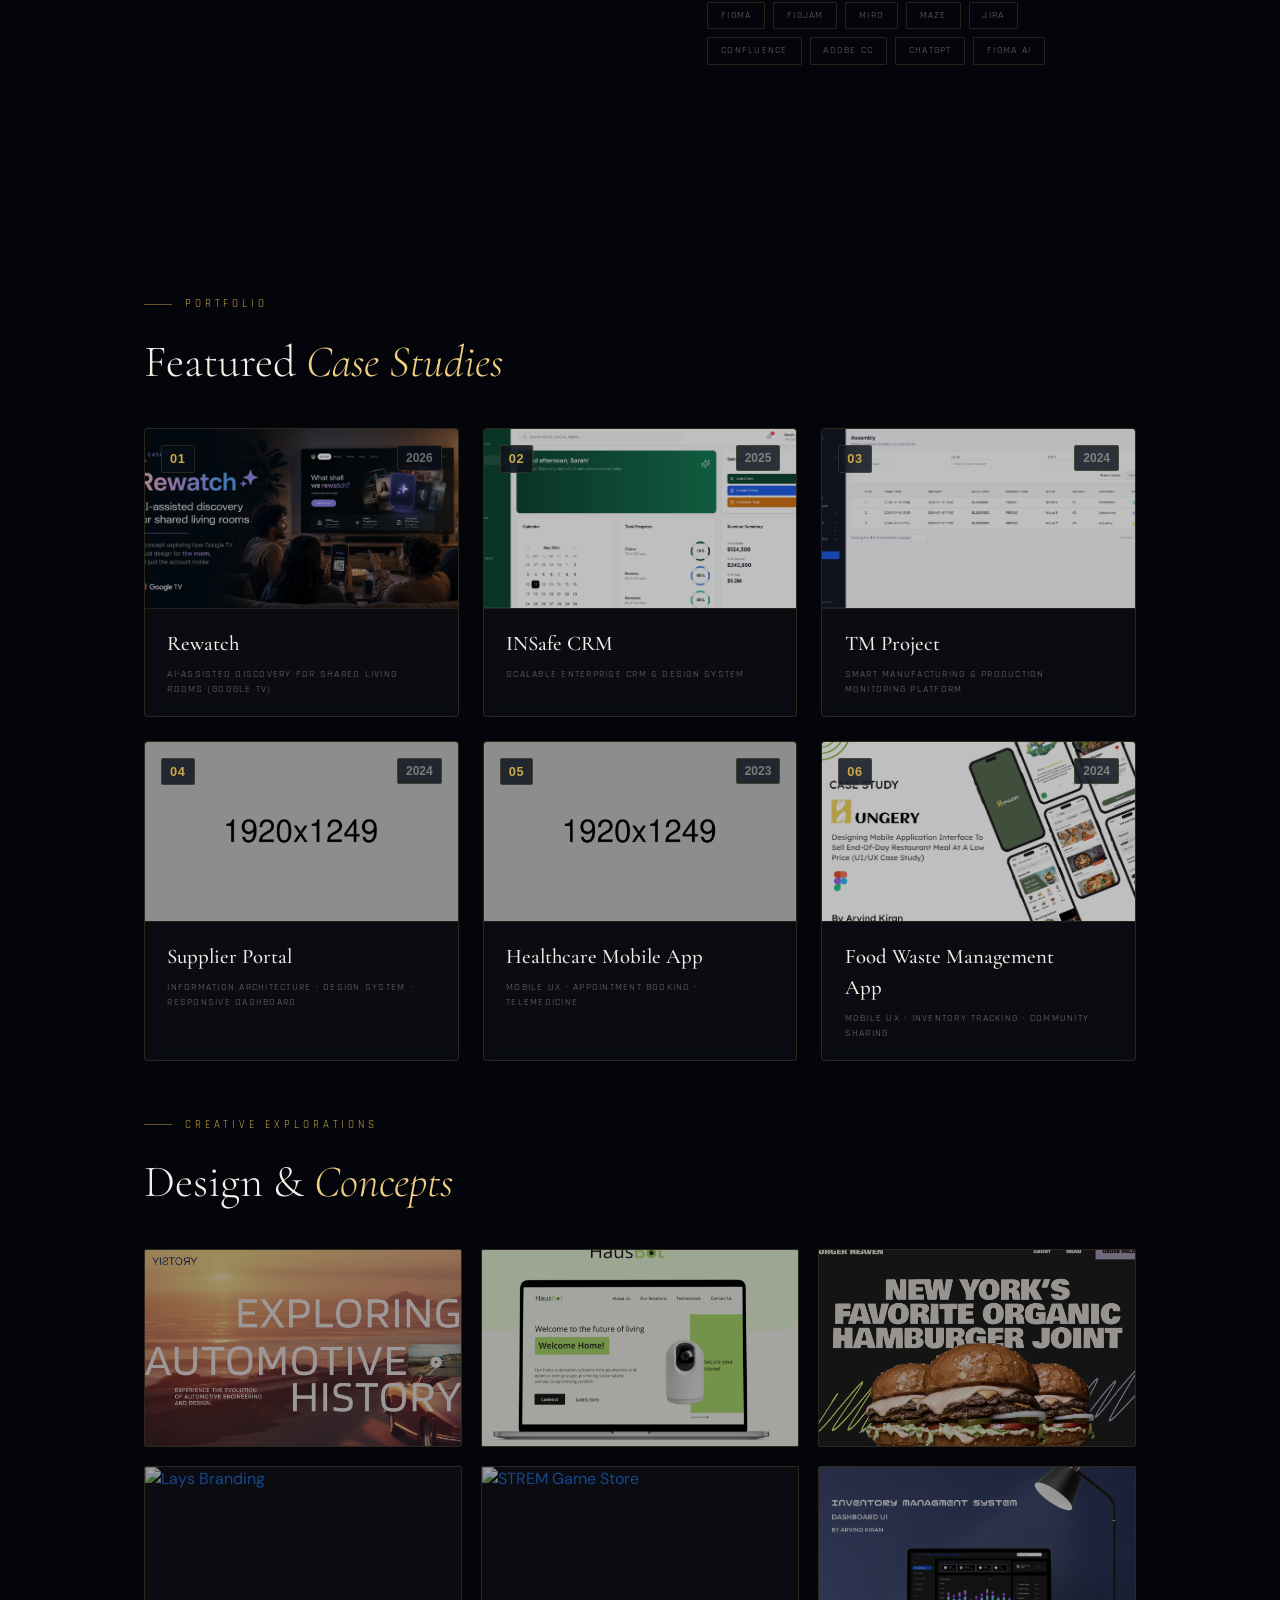
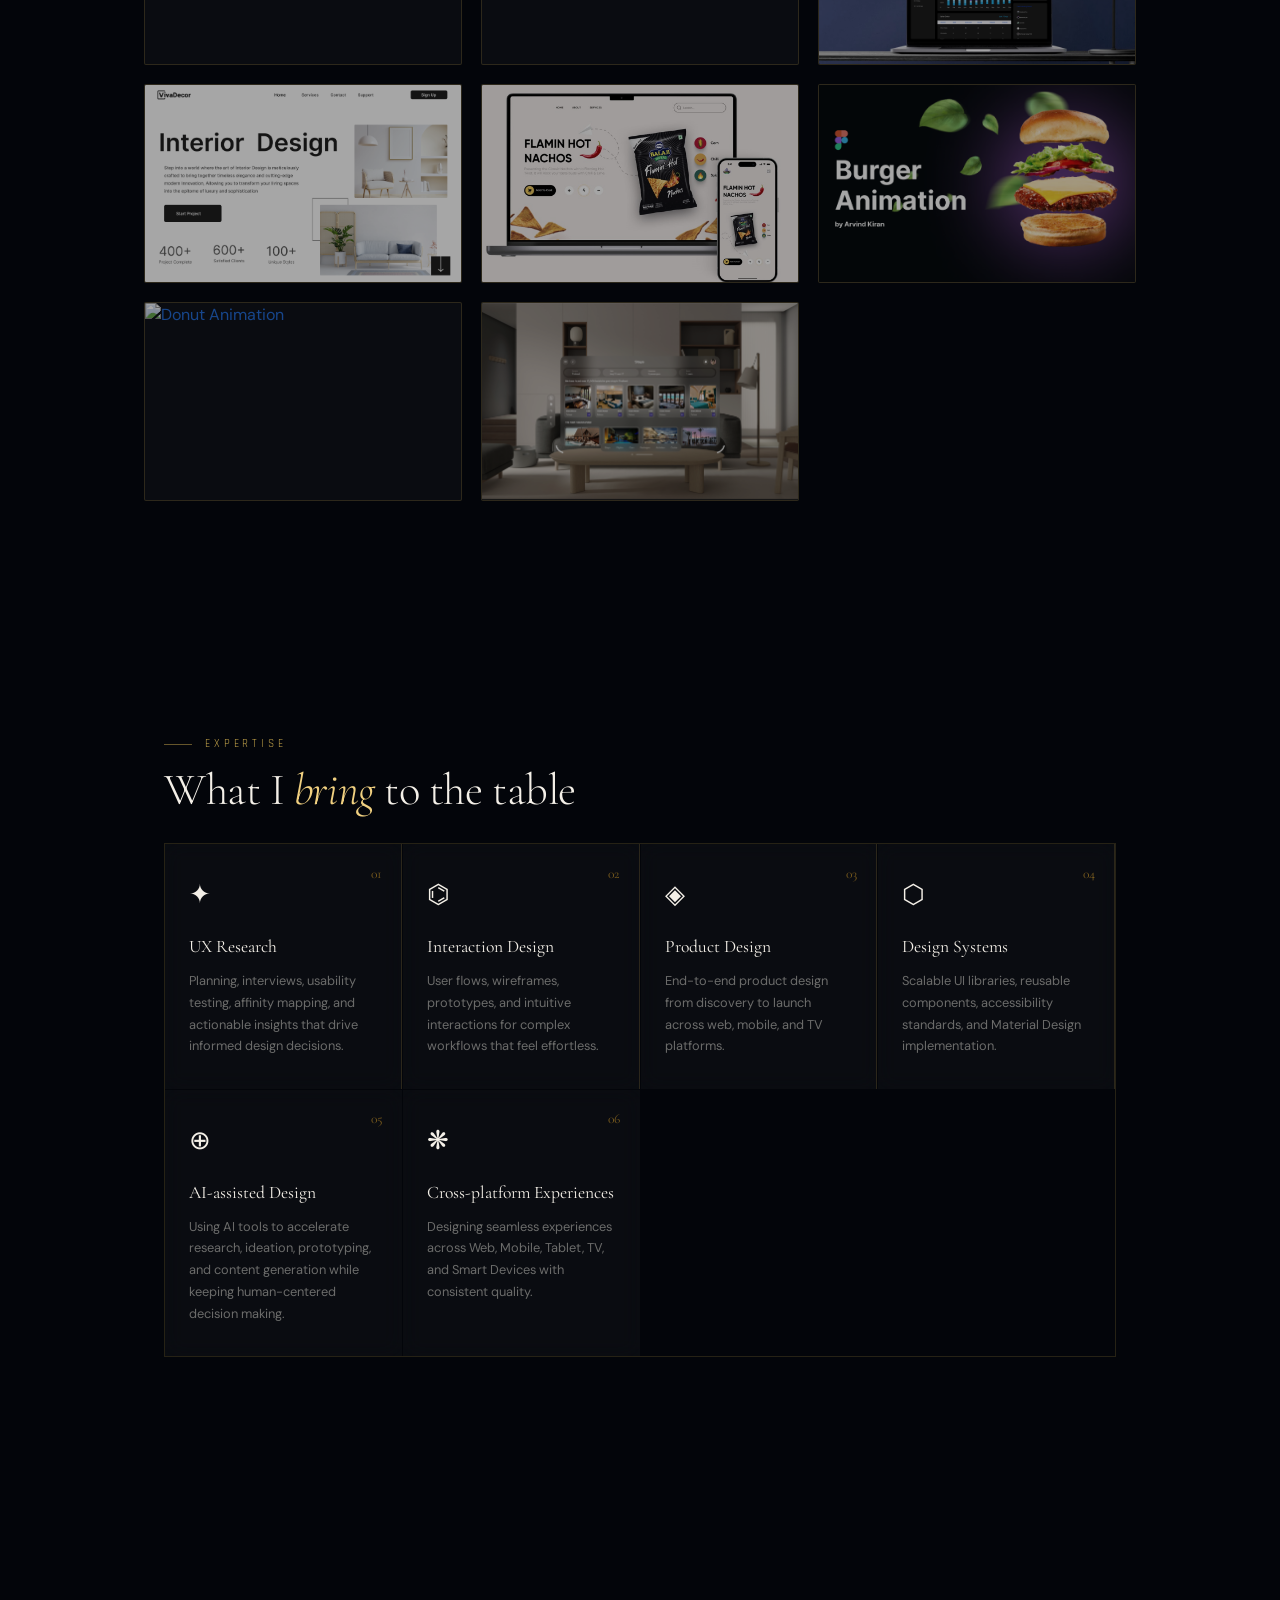
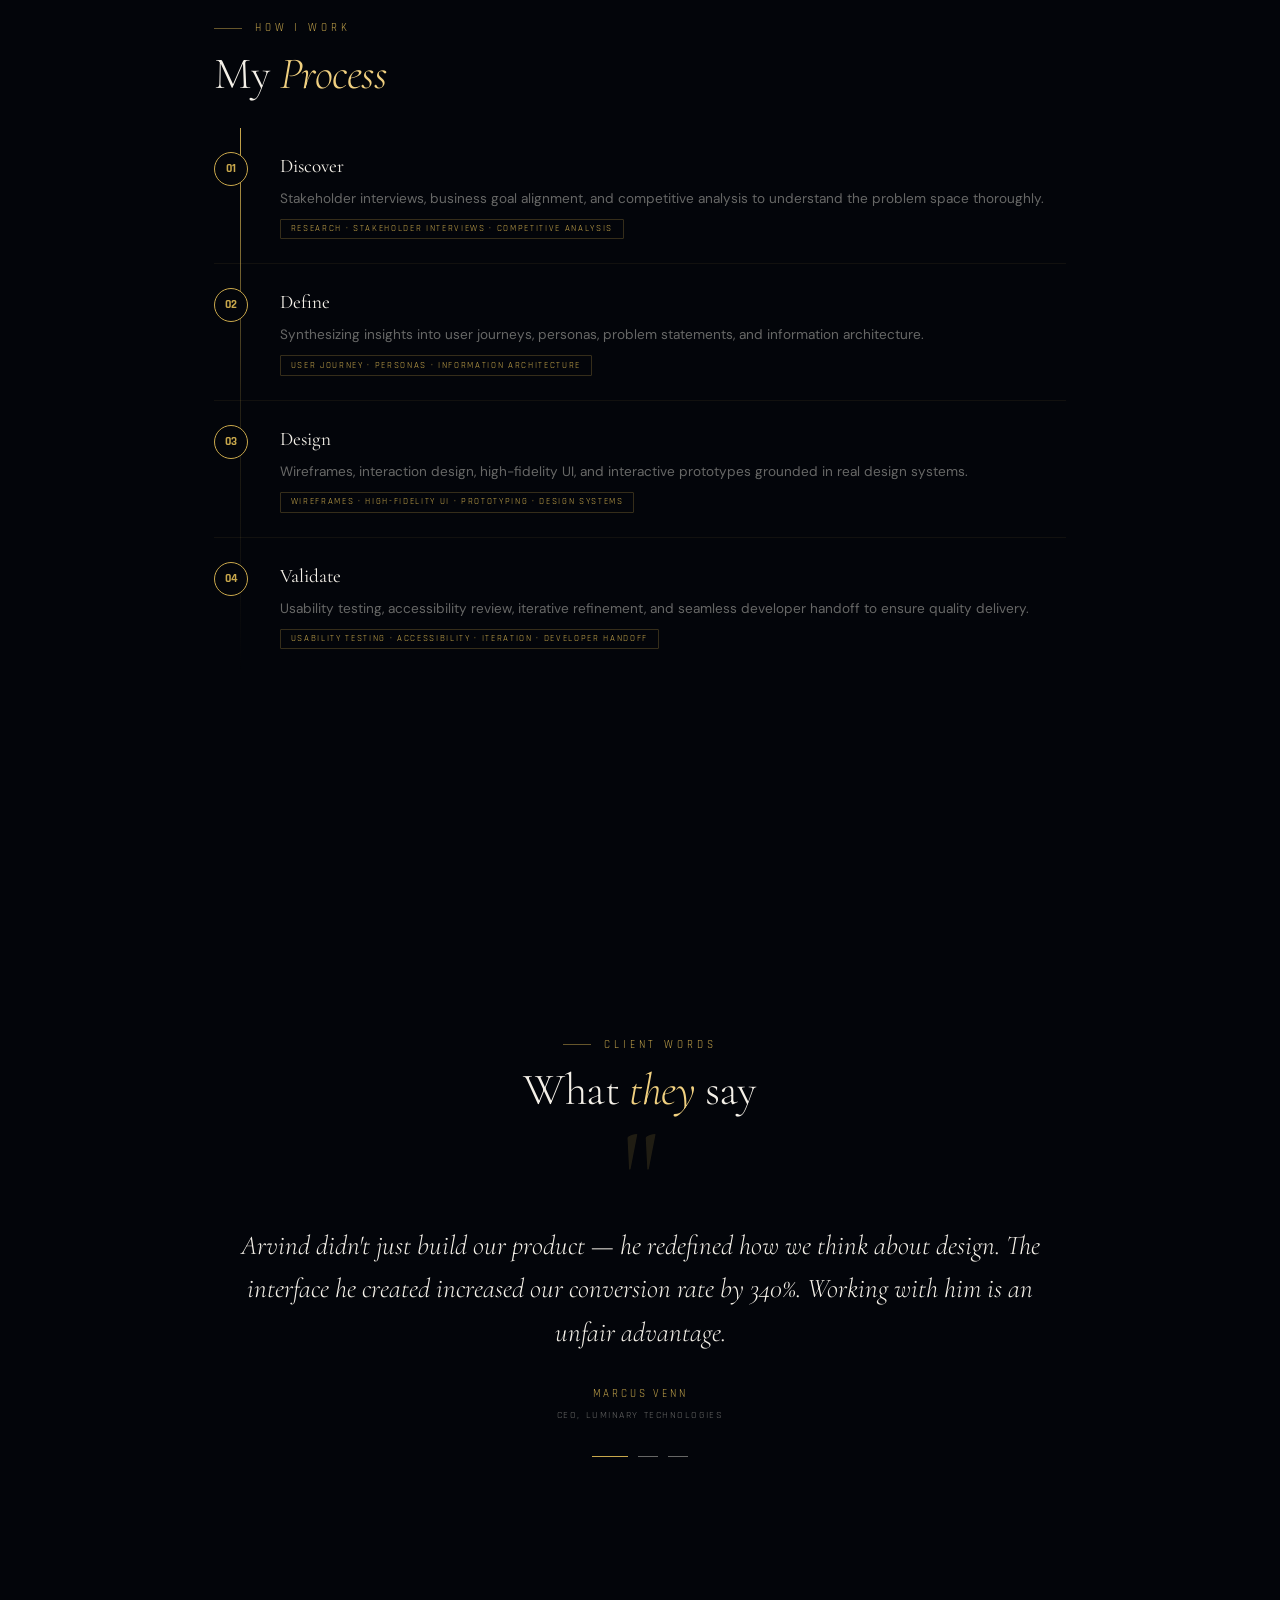
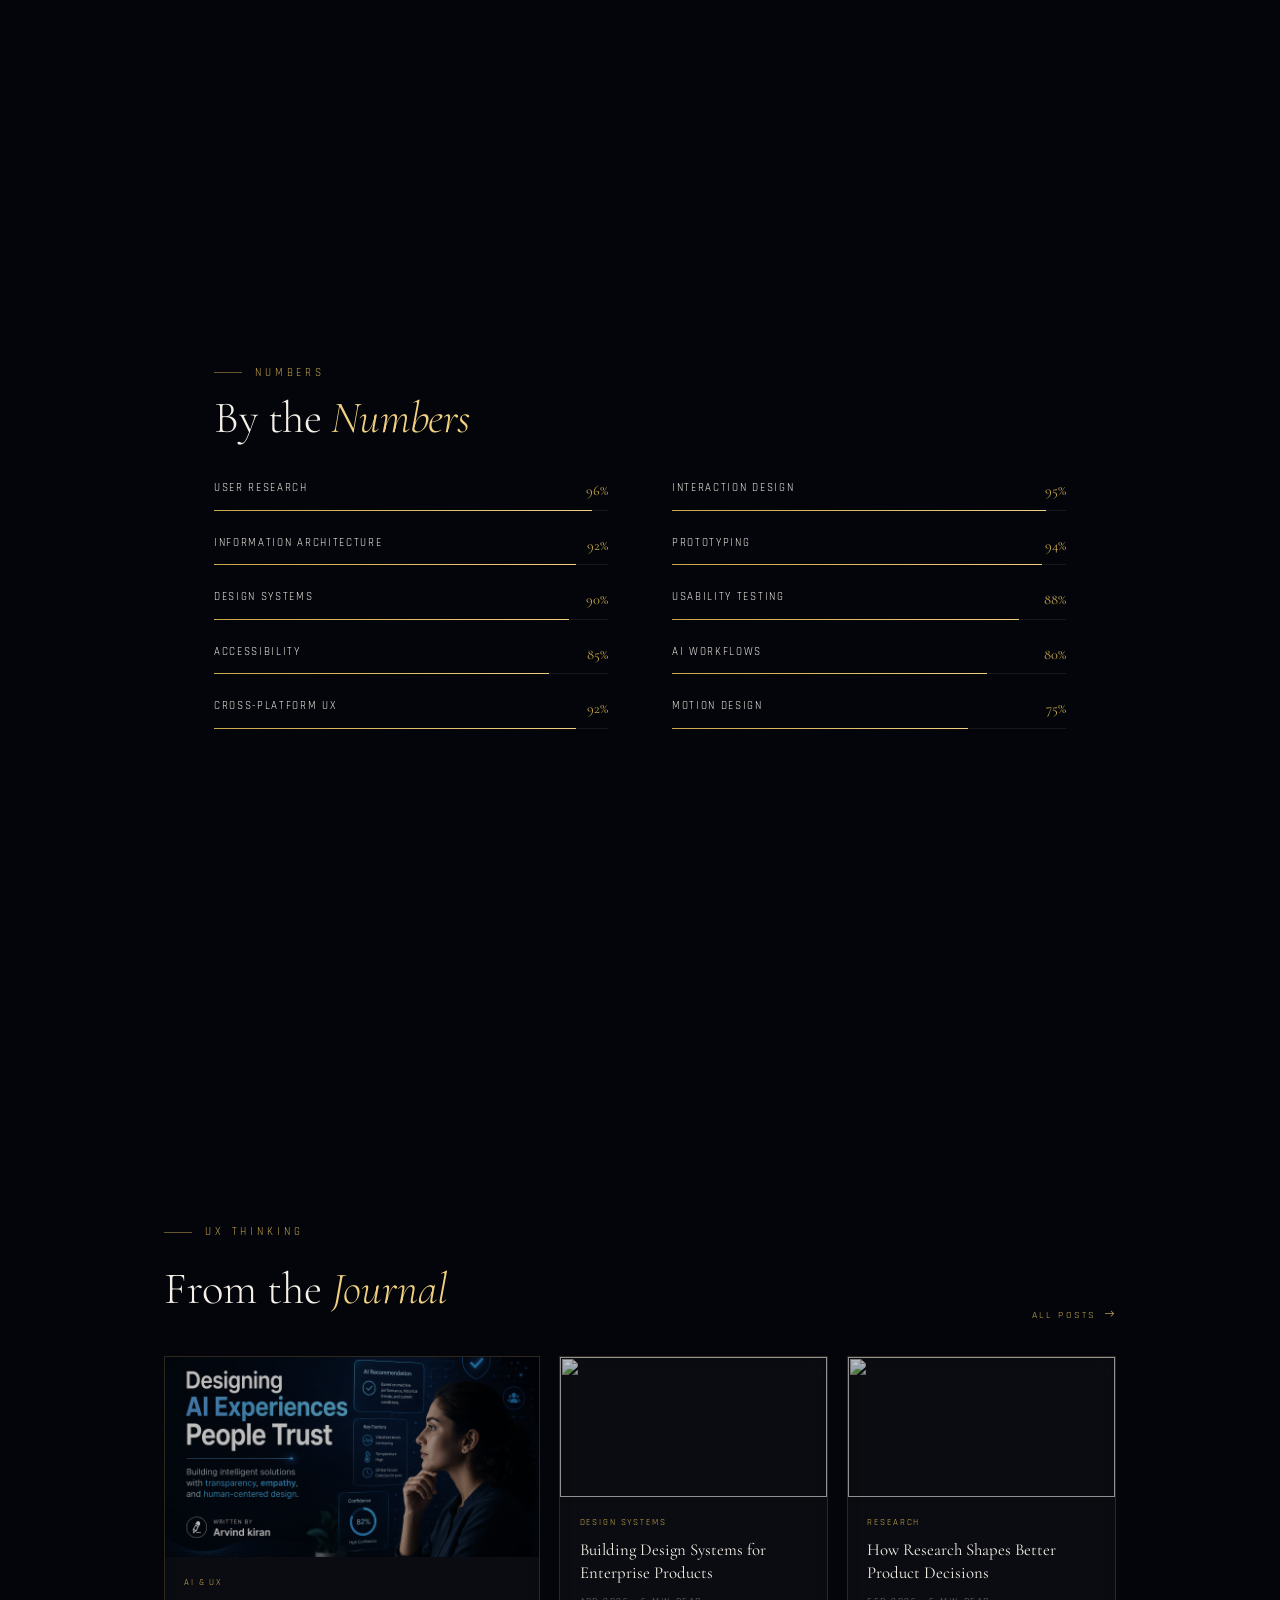
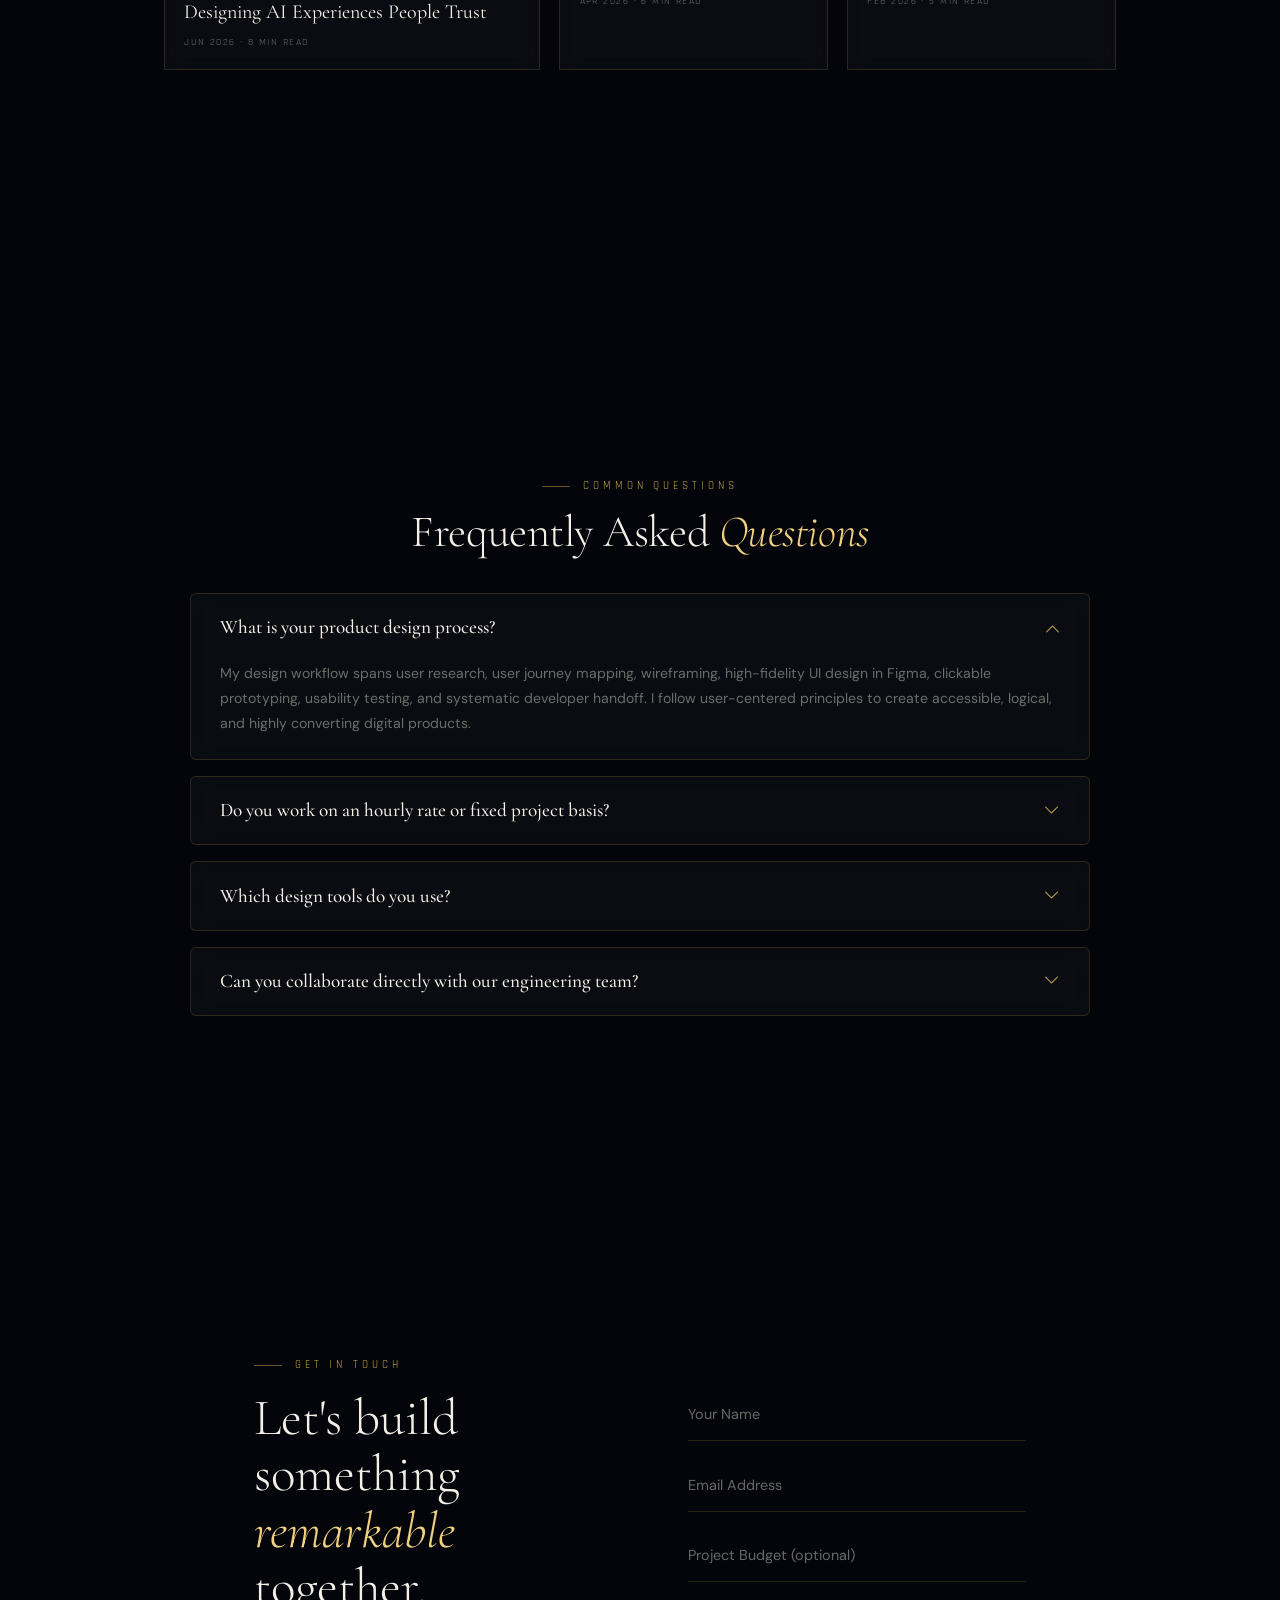
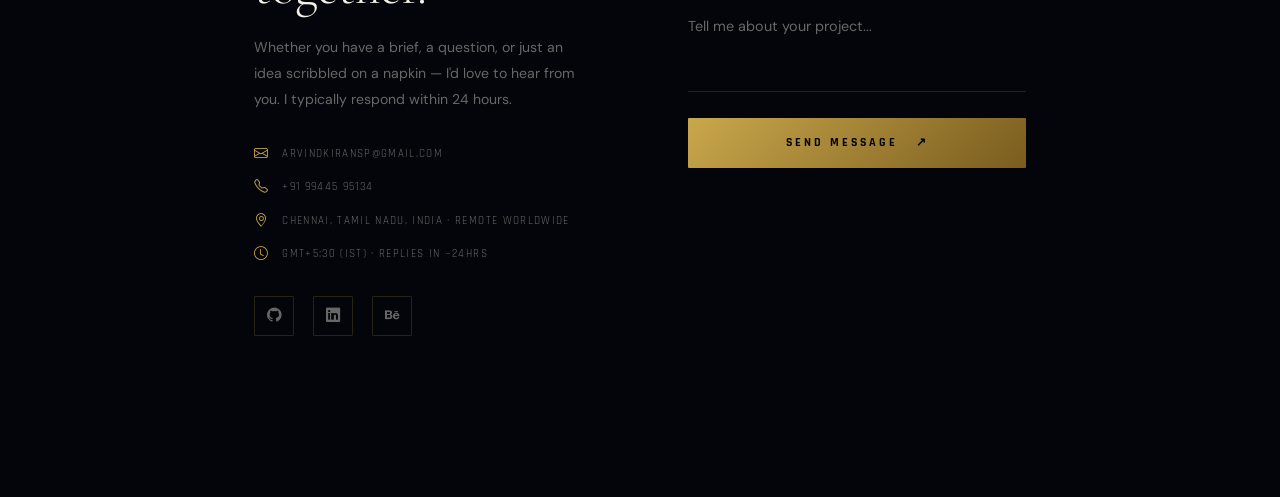
==== commit 07cc611f: "feat: refactor navigation structure and implement modular CSS and JS architecture" ====
--- a/index.html
+++ b/index.html
@@ -1,60 +1,104 @@
 <!DOCTYPE html>
 <html lang="en">
+
 <head>
-<meta charset="UTF-8">
-<meta name="viewport" content="width=device-width, initial-scale=1.0">
-<title>Arvind Kiran — Senior UX Designer & Product Designer</title>
-
-<!-- Bootstrap 5 -->
-<link rel="stylesheet" href="css/bootstrap.min.css" />
-<!-- Bootstrap Icons -->
-<link rel="stylesheet" href="font/bootstrap-icons.min.css" />
-<link href="https://fonts.googleapis.com/css2?family=Cormorant+Garamond:ital,wght@0,300;0,400;0,600;0,700;1,300;1,400&family=DM+Sans:wght@300;400;500&family=Rajdhani:wght@500;600;700&display=swap" rel="stylesheet">
-<!-- style css -->
-<link rel="stylesheet" href="css/style.css" />
+  <meta charset="UTF-8">
+  <meta name="viewport" content="width=device-width, initial-scale=1.0">
+  <title>Arvind Kiran — Senior UX Designer & Product Designer</title>
+
+  <!-- Bootstrap 5 -->
+  <link rel="stylesheet" href="css/bootstrap.min.css" />
+  <!-- Bootstrap Icons -->
+  <link rel="stylesheet" href="font/bootstrap-icons.min.css" />
+  <link
+    href="https://fonts.googleapis.com/css2?family=Cormorant+Garamond:ital,wght@0,300;0,400;0,600;0,700;1,300;1,400&family=DM+Sans:wght@300;400;500&family=Rajdhani:wght@500;600;700&display=swap"
+    rel="stylesheet">
+  <!-- style css -->
+  <link rel="stylesheet" href="css/style.css" />
 </head>
 
 <body>
 
-<div id="cur"></div>
-<div id="cur-r"></div>
-
-<!-- Background -->
-<div id="mesh">
-  <div class="mesh-blob mb1"></div>
-  <div class="mesh-blob mb2"></div>
-  <div class="mesh-blob mb3"></div>
-</div>
-<div class="bg-layer noise-layer"></div>
-<div class="bg-layer scan-lines"></div>
-<div id="vignette"></div>
-<div class="v-line vl1"></div>
-<div class="v-line vl2"></div>
-
-<!-- Topbar -->
-<div id="topbar">
-  <div class="logo">Arvind <em>&</em> Kiran</div>
-  <div class="top-right">
-    <div id="clock" class="top-time">00:00:00</div>
-   
+  <div id="cur"></div>
+  <div id="cur-r"></div>
+
+  <!-- Background -->
+  <div id="mesh">
+    <div class="mesh-blob mb1"></div>
+    <div class="mesh-blob mb2"></div>
+    <div class="mesh-blob mb3"></div>
   </div>
-</div>
-
-<!-- Side Nav -->
-<nav id="side-nav">
-  <div class="snav-item active" data-s="0"><div class="snav-tick"></div><div class="snav-label">Home</div></div>
-  <div class="snav-item" data-s="1"><div class="snav-tick"></div><div class="snav-label">About</div></div>
-  <div class="snav-item" data-s="2"><div class="snav-tick"></div><div class="snav-label">Work</div></div>
-  <div class="snav-item" data-s="3"><div class="snav-tick"></div><div class="snav-label">Expertise</div></div>
-  <div class="snav-item" data-s="4"><div class="snav-tick"></div><div class="snav-label">Process</div></div>
-  <div class="snav-item" data-s="5"><div class="snav-tick"></div><div class="snav-label">Clients</div></div>
-  <div class="snav-item" data-s="6"><div class="snav-tick"></div><div class="snav-label">Stats</div></div>
-  <div class="snav-item" data-s="7"><div class="snav-tick"></div><div class="snav-label">UX Thinking</div></div>
-  <div class="snav-item" data-s="8"><div class="snav-tick"></div><div class="snav-label">Contact</div></div>
-</nav>
-
-<!-- Bottom Bar -->
-<!--<div id="bottombar">
+  <div class="bg-layer noise-layer"></div>
+  <div class="bg-layer scan-lines"></div>
+  <div id="vignette"></div>
+  <div class="v-line vl1"></div>
+  <div class="v-line vl2"></div>
+
+  <!-- Topbar -->
+  <div id="topbar">
+    <div class="logo" onclick="goTo(0)" style="cursor: pointer;">Arvind <em>&</em> Kiran</div>
+    <div class="nav-links">
+      <a class="nav-link" onclick="goTo(0)">Home</a>
+      <a class="nav-link" onclick="goTo(1)">About</a>
+      <a class="nav-link" onclick="goTo(2)">Work</a>
+      <a class="nav-link" onclick="goTo(3)">Expertise</a>
+      <a class="nav-link" onclick="goTo(4)">Process</a>
+      <a class="nav-link" onclick="goTo(5)">Reviews</a>
+      <a class="nav-link" onclick="goTo(8)">FAQ</a>
+      <a class="nav-link" onclick="goTo(9)">Contact</a>
+    </div>
+    <div class="top-right">
+      <a class="nav-cta" onclick="goTo(9)">Book a Call</a>
+      <a class="mobile-cta" onclick="goTo(9)">Talk</a>
+    </div>
+  </div>
+
+  <!-- Side Nav -->
+  <nav id="side-nav">
+    <div class="snav-item active" data-s="0">
+      <div class="snav-tick"></div>
+      <div class="snav-label">Home</div>
+    </div>
+    <div class="snav-item" data-s="1">
+      <div class="snav-tick"></div>
+      <div class="snav-label">About</div>
+    </div>
+    <div class="snav-item" data-s="2">
+      <div class="snav-tick"></div>
+      <div class="snav-label">Work</div>
+    </div>
+    <div class="snav-item" data-s="3">
+      <div class="snav-tick"></div>
+      <div class="snav-label">Expertise</div>
+    </div>
+    <div class="snav-item" data-s="4">
+      <div class="snav-tick"></div>
+      <div class="snav-label">Process</div>
+    </div>
+    <div class="snav-item" data-s="5">
+      <div class="snav-tick"></div>
+      <div class="snav-label">Reviews</div>
+    </div>
+    <div class="snav-item" data-s="6">
+      <div class="snav-tick"></div>
+      <div class="snav-label">Stats</div>
+    </div>
+    <div class="snav-item" data-s="7">
+      <div class="snav-tick"></div>
+      <div class="snav-label">Journal</div>
+    </div>
+    <div class="snav-item" data-s="8">
+      <div class="snav-tick"></div>
+      <div class="snav-label">FAQ</div>
+    </div>
+    <div class="snav-item" data-s="9">
+      <div class="snav-tick"></div>
+      <div class="snav-label">Contact</div>
+    </div>
+  </nav>
+
+  <!-- Bottom Bar -->
+  <!--<div id="bottombar">
   <div class="bottom-copy">© 2026 Arvindkiran — All Rights Reserved</div>
   <div class="section-counter"><span id="cur-num">01</span> / 09</div>
   <div class="bottom-socials">
@@ -65,466 +109,618 @@
   </div>
 </div> -->
 
-<!-- ═══════════════════════ SECTION 0 · HERO ═══════════════════════ -->
-<section class="section active" id="s0">
-  <div class="sec-inner hero-inner">
-    <div class="hero-eyebrow">Senior UX Designer &amp; Product Designer</div>
-    <h1 class="hero-name">
-      <span class="line1">Arvind</span>
-      <span class="line2">Kiran.</span>
-    </h1>
-    <p class="hero-sub">Designing intelligent experiences for millions of users. I design user-centered digital products that simplify complex problems through research, interaction design, and systems thinking — creating measurable business impact across enterprise, healthcare, and AI-powered platforms.</p>
-    <div class="hero-ctas">
-      <a class="btn-gold" onclick="goTo(2)">View Case Studies</a>
-      <a class="btn-ghost" onclick="goTo(8)">Let's Talk</a>
-      <a class="btn-ghost" href="Assets/UIUX Arvind kiran Resume .pdf" download="UIUX Arvind kiran Resume.pdf">My CV</a>
-    </div>
-    <div class="hero-tags">
-      <div class="hero-tag"><strong>5+</strong>Years Experience</div>
-      <div class="hero-tag"><strong>Enterprise</strong>Products</div>
-      <div class="hero-tag"><strong>AI-powered</strong>UX</div>
-      <div class="hero-tag"><strong>Design</strong>Systems</div>
-    </div>
-  
-  </div>
-</section>
-
-<!-- ═══════════════════════ SECTION 1 · ABOUT ═══════════════════════ -->
-<section class="section" id="s1">
-  <div class="sec-inner">
-    <div class="about-layout">
-      <div class="about-photo-col">
-        <div class="photo-frame">
-          <img class="photo-img" src="img/Gemini_Generated_Image_8vr55k8vr55k8vr5.png" alt="Arvind Kiran">
-          <div class="photo-border-deco"></div>
-          <div class="photo-border-deco2"></div>
-          <div class="corner-deco"></div>
-        </div>
-        <div class="gold-tab">
-          <div class="gold-tab-num">5+</div>
-          <div class="gold-tab-label">Years Crafting</div>
-        </div>
-      </div>
-      <div>
-        <!-- <div class="kicker">Who I Am</div> -->
-        <div class="about-title">Designing products<br><span class="gold-span ital">people love</span><br>to use.</div>
-        <p class="about-body">I'm Arvind — a UX Designer with over five years of experience creating enterprise applications, healthcare platforms, and AI-powered digital products. My approach combines user research, interaction design, rapid prototyping, and design systems to deliver intuitive experiences that solve real business problems.<br><br>I believe great design isn't just visually appealing — it's measurable, inclusive, and driven by user needs.</p>
-        <div class="exp-row">
-          <div class="exp-item"><span class="exp-num">5+</span><span class="exp-lbl">Years Experience</span></div>
-          <div class="exp-item"><span class="exp-num">Enterprise</span><span class="exp-lbl">SaaS</span></div>
-          <div class="exp-item"><span class="exp-num">AI</span><span class="exp-lbl">Assisted Design</span></div>
-        </div>
-        <div class="tech-row">
-          <span class="tech-tag">Figma</span><span class="tech-tag">FigJam</span><span class="tech-tag">Miro</span>
-          <span class="tech-tag">Maze</span><span class="tech-tag">Jira</span><span class="tech-tag">Confluence</span>
-          <span class="tech-tag">Adobe CC</span><span class="tech-tag">ChatGPT</span><span class="tech-tag">Figma AI</span>
-        </div>
-      </div>
-    </div>
-  </div>
-</section>
-
-<!-- ═══════════════════════ SECTION 2 · WORK ═══════════════════════ -->
-<section class="section" id="s2">
-  <div class="sec-inner work-layout">
-    <div class="work-header">
-      <div>
-        <div class="kicker">Portfolio</div>
-        <div class="work-title">Featured <span class="ital gold-span">Case Studies</span></div>
-      </div>
-      <!--<a href="#" class="work-view-all">View All <i class="bi bi-arrow-right"></i></a>-->
-    </div>
-    <div class="proj-list">
-      <div class="proj-row" onclick="window.location.href='work.html?project=1'">
-        <span class="proj-num">01</span>
-        <img class="proj-thumb" src="img/blog/Rewatch.png" alt="">
-        <div class="proj-info">
-          <div class="proj-name">Rewatch</div>
-          <div class="proj-cat">AI-assisted discovery for shared living rooms (Google TV)</div>
-        </div>
-        <div class="proj-year">2026</div>
-        <i class="bi bi-arrow-up-right proj-arrow"></i>
-      </div>
-      <div class="proj-row" onclick="window.location.href='work.html?project=2'">
-        <span class="proj-num">02</span>
-        <img class="proj-thumb" src="img/blog/IMS (InSafe)/Design Enterprise CRM Dashboard.png" alt="">
-        <div class="proj-info">
-          <div class="proj-name">INSafe CRM</div>
-          <div class="proj-cat">Scalable Enterprise CRM &amp; Design System</div>
-        </div>
-        <div class="proj-year">2025</div>
-        <i class="bi bi-arrow-up-right proj-arrow"></i>
-      </div>
-      <div class="proj-row" onclick="window.location.href='work.html?project=3'">
-        <span class="proj-num">03</span>
-        <img class="proj-thumb" src="img/blog/TM UI/TM Arm rest UI Design.png" alt="">
-        <div class="proj-info">
-          <div class="proj-name">TM Project</div>
-          <div class="proj-cat">Smart Manufacturing &amp; Production Monitoring Platform</div>
-        </div>
-        <div class="proj-year">2024</div>
-        <i class="bi bi-arrow-up-right proj-arrow"></i>
-      </div>
-      <div class="proj-row" onclick="window.location.href='work.html?project=4'">
-        <span class="proj-num">04</span>
-        <img class="proj-thumb" src="img/portfolio/work4.jpg" alt="">
-        <div class="proj-info">
-          <div class="proj-name">Supplier Portal</div>
-          <div class="proj-cat">Information Architecture · Design System · Responsive Dashboard</div>
-        </div>
-        <div class="proj-year">2024</div>
-        <i class="bi bi-arrow-up-right proj-arrow"></i>
-      </div>
-      <div class="proj-row" onclick="window.location.href='work.html?project=5'">
-        <span class="proj-num">05</span>
-        <img class="proj-thumb" src="img/portfolio/work5.jpg" alt="">
-        <div class="proj-info">
-          <div class="proj-name">Healthcare Mobile App</div>
-          <div class="proj-cat">Mobile UX · Appointment Booking · Telemedicine</div>
-        </div>
-        <div class="proj-year">2023</div>
-        <i class="bi bi-arrow-up-right proj-arrow"></i>
-      </div>
-      <div class="proj-row" onclick="window.location.href='work.html?project=6'">
-        <span class="proj-num">06</span>
-        <img class="proj-thumb" src="img/Frame 1000004980.jpg" alt="">
-        <div class="proj-info">
-          <div class="proj-name">Food Waste Management App</div>
-          <div class="proj-cat">Mobile UX · Inventory Tracking · Community Sharing</div>
-        </div>
-        <div class="proj-year">2024</div>
-        <i class="bi bi-arrow-up-right proj-arrow"></i>
-      </div>
-    </div>
-
-    <div class="work-header" style="margin-top: 3.5rem;">
-      <div>
-        <div class="kicker">Creative Explorations</div>
-        <div class="work-title">Design &amp; <span class="ital gold-span">Concepts</span></div>
-      </div>
-    </div>
-
-    <div class="preview-grid" data-skip-splash-cursor>
-      <div class="preview-card">
-        <a href="https://www.behance.net/gallery/200457711/Advanced-Responsive-Website" target="_blank">
-          <img class="preview-img" src="img/Car.jpg" alt="Advanced Responsive Website" />
-          <div class="preview-overlay">
-            <span class="preview-title">Advanced Responsive Website</span>
-            <span class="preview-cat">Web Design &amp; Layout</span>
-          </div>
-        </a>
-      </div>
-      <div class="preview-card">
-        <a href="https://www.behance.net/gallery/203438495/Home-Automation-System-UX-UI-Case-Stydy" target="_blank">
-          <img class="preview-img" src="img/bot.png" alt="Home Automation System UX/UI Case Study" />
-          <div class="preview-overlay">
-            <span class="preview-title">Home Automation System</span>
-            <span class="preview-cat">IoT UX/UI Case Study</span>
-          </div>
-        </a>
-      </div>
-      <div class="preview-card">
-        <a href="https://www.behance.net/gallery/204130375/Burger-Site" target="_blank">
-          <img class="preview-img" src="img/Burger site.png" alt="Burger Site" />
-          <div class="preview-overlay">
-            <span class="preview-title">Burger Site</span>
-            <span class="preview-cat">E-Commerce Web Concept</span>
-          </div>
-        </a>
-      </div>
-      <div class="preview-card">
-        <a href="https://www.behance.net/gallery/199989205/Branding-lays" target="_blank">
-          <img class="preview-img" src="img/Cover.jpg" alt="Lays Branding" />
-          <div class="preview-overlay">
-            <span class="preview-title">Lays Branding</span>
-            <span class="preview-cat">Graphic &amp; Brand Identity</span>
-          </div>
-        </a>
-      </div>
-      <div class="preview-card">
-        <a href="https://www.behance.net/gallery/201547117/STREM-Game-Store?" target="_blank">
-          <img class="preview-img" src="img/CP2077 Hover DS.png" alt="STREM Game Store" />
-          <div class="preview-overlay">
-            <span class="preview-title">STREM Game Store</span>
-            <span class="preview-cat">UI &amp; Storefront Design</span>
-          </div>
-        </a>
-      </div>
-      <div class="preview-card">
-        <a href="https://www.behance.net/gallery/199667329/Inventory-Management-system-Dashboard-UI" target="_blank">
-          <img class="preview-img" src="img/Frame 1.png" alt="Inventory Management System Dashboard UI" />
-          <div class="preview-overlay">
-            <span class="preview-title">Inventory Management System</span>
-            <span class="preview-cat">Enterprise Dashboard UI</span>
-          </div>
-        </a>
-      </div>
-      <div class="preview-card">
-        <a href="https://www.behance.net/gallery/195829229/Interior-designer-Landing-page" target="_blank">
-          <img class="preview-img" src="img/UI Interior designer.png" alt="Interior Designer Landing Page" />
-          <div class="preview-overlay">
-            <span class="preview-title">Interior Designer Landing Page</span>
-            <span class="preview-cat">Minimal Landing Page</span>
-          </div>
-        </a>
-      </div>
-      <div class="preview-card">
-        <a href="https://www.behance.net/gallery/198894437/NACHOS-Landing-Page" target="_blank">
-          <img class="preview-img" src="img/7712e7198894437(1).66488a73b9762.jpg" alt="NACHOS Landing Page" />
-          <div class="preview-overlay">
-            <span class="preview-title">NACHOS Landing Page</span>
-            <span class="preview-cat">Modern Marketing Landing Page</span>
-          </div>
-        </a>
-      </div>
-      <div class="preview-card">
-        <a href="https://www.behance.net/gallery/198094835/Burger-Animation" target="_blank">
-          <img class="preview-img" src="img/Burger animation.png" alt="Burger Animation" />
-          <div class="preview-overlay">
-            <span class="preview-title">Burger Animation</span>
-            <span class="preview-cat">3D Motion &amp; Interaction</span>
-          </div>
-        </a>
-      </div>
-      <div class="preview-card">
-        <a href="https://www.behance.net/gallery/198895931/Donet-Animation" target="_blank">
-          <img class="preview-img" src="img/Desktop - 1.png" alt="Donut Animation" />
-          <div class="preview-overlay">
-            <span class="preview-title">Donut Animation</span>
-            <span class="preview-cat">Interactive Web Animation</span>
-          </div>
-        </a>
-      </div>
-      <div class="preview-card">
-        <a href="https://www.behance.net/gallery/195831185/Vision-Pro-UI-Design" target="_blank">
-          <img class="preview-img" src="img/Vpro.png" alt="Vision Pro UI Design" />
-          <div class="preview-overlay">
-            <span class="preview-title">Vision Pro UI Design</span>
-            <span class="preview-cat">Spatial Computing UI</span>
-          </div>
-        </a>
-      </div>
-    </div>
-  </div>
-</section>
-
-<!-- ═══════════════════════ SECTION 3 · EXPERTISE ═══════════════════════ -->
-<section class="section" id="s3">
-  <div class="sec-inner serv-layout">
-    <div class="kicker">Expertise</div>
-    <div class="big-title" style="font-family:'Cormorant Garamond',serif;font-size:clamp(2rem,3.5vw,3rem);font-weight:300;">What I <span class="ital gold-span">bring</span> to the table</div>
-    <div class="serv-grid">
-      <div class="serv-cell">
-        <span class="serv-num">01</span>
-        <span class="serv-icon">✦</span>
-        <div class="serv-name">UX Research</div>
-        <div class="serv-desc">Planning, interviews, usability testing, affinity mapping, and actionable insights that drive informed design decisions.</div>
-      </div>
-      <div class="serv-cell">
-        <span class="serv-num">02</span>
-        <span class="serv-icon">⌬</span>
-        <div class="serv-name">Interaction Design</div>
-        <div class="serv-desc">User flows, wireframes, prototypes, and intuitive interactions for complex workflows that feel effortless.</div>
-      </div>
-      <div class="serv-cell">
-        <span class="serv-num">03</span>
-        <span class="serv-icon">◈</span>
-        <div class="serv-name">Product Design</div>
-        <div class="serv-desc">End-to-end product design from discovery to launch across web, mobile, and TV platforms.</div>
-      </div>
-      <div class="serv-cell">
-        <span class="serv-num">04</span>
-        <span class="serv-icon">⬡</span>
-        <div class="serv-name">Design Systems</div>
-        <div class="serv-desc">Scalable UI libraries, reusable components, accessibility standards, and Material Design implementation.</div>
-      </div>
-      <div class="serv-cell" style="border-right:none">
-        <span class="serv-num">05</span>
-        <span class="serv-icon">⊕</span>
-        <div class="serv-name">AI-assisted Design</div>
-        <div class="serv-desc">Using AI tools to accelerate research, ideation, prototyping, and content generation while keeping human-centered decision making.</div>
-      </div>
-      <div class="serv-cell" style="border-right:none">
-        <span class="serv-num">06</span>
-        <span class="serv-icon">❋</span>
-        <div class="serv-name">Cross-platform Experiences</div>
-        <div class="serv-desc">Designing seamless experiences across Web, Mobile, Tablet, TV, and Smart Devices with consistent quality.</div>
-      </div>
-    </div>
-  </div>
-</section>
-
-<!-- ═══════════════════════ SECTION 4 · PROCESS ═══════════════════════ -->
-<section class="section" id="s4">
-  <div class="sec-inner process-layout">
-    <div class="kicker">How I Work</div>
-    <div class="big-title" style="font-family:'Cormorant Garamond',serif;font-size:clamp(2rem,3.5vw,3rem);font-weight:300;">My <span class="ital gold-span">Process</span></div>
-    <div class="process-steps">
-      <div class="proc-step">
-        <div class="proc-circle">01</div>
-        <div class="proc-content">
-          <div class="proc-title">Discover</div>
-          <div class="proc-desc">Stakeholder interviews, business goal alignment, and competitive analysis to understand the problem space thoroughly.</div>
-          <span class="proc-tag">Research · Stakeholder Interviews · Competitive Analysis</span>
-        </div>
-      </div>
-      <div class="proc-step">
-        <div class="proc-circle">02</div>
-        <div class="proc-content">
-          <div class="proc-title">Define</div>
-          <div class="proc-desc">Synthesizing insights into user journeys, personas, problem statements, and information architecture.</div>
-          <span class="proc-tag">User Journey · Personas · Information Architecture</span>
-        </div>
-      </div>
-      <div class="proc-step">
-        <div class="proc-circle">03</div>
-        <div class="proc-content">
-          <div class="proc-title">Design</div>
-          <div class="proc-desc">Wireframes, interaction design, high-fidelity UI, and interactive prototypes grounded in real design systems.</div>
-          <span class="proc-tag">Wireframes · High-Fidelity UI · Prototyping · Design Systems</span>
-        </div>
-      </div>
-      <div class="proc-step">
-        <div class="proc-circle">04</div>
-        <div class="proc-content">
-          <div class="proc-title">Validate</div>
-          <div class="proc-desc">Usability testing, accessibility review, iterative refinement, and seamless developer handoff to ensure quality delivery.</div>
-          <span class="proc-tag">Usability Testing · Accessibility · Iteration · Developer Handoff</span>
-        </div>
-      </div>
-    </div>
-  </div>
-</section>
-
-<!-- ═══════════════════════ SECTION 5 · TESTIMONIALS ═══════════════════════ -->
-<section class="section" id="s5">
-  <div class="sec-inner testi-layout">
-    <div class="kicker" style="justify-content:center;">Client Words</div>
-    <div class="big-title" style="font-family:'Cormorant Garamond',serif;font-size:clamp(2rem,3.5vw,3rem);font-weight:300;margin-bottom:2rem;">What <span class="ital gold-span">they</span> say</div>
-    <span class="quote-mark">"</span>
-    <div class="testi-cards">
-      <div class="testi-card active">
-        <div class="testi-quote">Arvind didn't just build our product — he redefined how we think about design. The interface he created increased our conversion rate by 340%. Working with him is an unfair advantage.</div>
-        <div class="testi-author">Marcus Venn</div>
-        <div class="testi-role">CEO, Luminary Technologies</div>
-      </div>
-      <div class="testi-card">
-        <div class="testi-quote">We've worked with many agencies over the years. Arvind's ability to translate complex business logic into beautiful, intuitive UI is genuinely rare. He's in a different league.</div>
-        <div class="testi-author">Priya Kohli</div>
-        <div class="testi-role">CPO, Pulse Finance</div>
-      </div>
-      <div class="testi-card">
-        <div class="testi-quote">Delivered ahead of schedule, exceeded every spec, and the code was so clean our in-house team applauded. If you get the chance to work with Arvind, take it immediately.</div>
-        <div class="testi-author">James Calloway</div>
-        <div class="testi-role">Founder, Apex Studio</div>
-      </div>
-    </div>
-    <div class="testi-dots">
-      <div class="testi-dot active" data-t="0"></div>
-      <div class="testi-dot" data-t="1"></div>
-      <div class="testi-dot" data-t="2"></div>
-    </div>
-  </div>
-</section>
-
-<!-- ═══════════════════════ SECTION 6 · STATS ═══════════════════════ -->
-<section class="section" id="s6">
-  <div class="sec-inner stats-layout">
-    <div class="kicker">Numbers</div>
-    <div class="big-title" style="font-family:'Cormorant Garamond',serif;font-size:clamp(2rem,3.5vw,3rem);font-weight:300;">By the <span class="ital gold-span">Numbers</span></div>
-    <div class="skills-section">
-      <div class="sk-row"><div class="sk-head"><span class="sk-name">User Research</span><span class="sk-pct">96%</span></div><div class="sk-track"><div class="sk-fill" data-w="96"></div></div></div>
-      <div class="sk-row"><div class="sk-head"><span class="sk-name">Interaction Design</span><span class="sk-pct">95%</span></div><div class="sk-track"><div class="sk-fill" data-w="95"></div></div></div>
-      <div class="sk-row"><div class="sk-head"><span class="sk-name">Information Architecture</span><span class="sk-pct">92%</span></div><div class="sk-track"><div class="sk-fill" data-w="92"></div></div></div>
-      <div class="sk-row"><div class="sk-head"><span class="sk-name">Prototyping</span><span class="sk-pct">94%</span></div><div class="sk-track"><div class="sk-fill" data-w="94"></div></div></div>
-      <div class="sk-row"><div class="sk-head"><span class="sk-name">Design Systems</span><span class="sk-pct">90%</span></div><div class="sk-track"><div class="sk-fill" data-w="90"></div></div></div>
-      <div class="sk-row"><div class="sk-head"><span class="sk-name">Usability Testing</span><span class="sk-pct">88%</span></div><div class="sk-track"><div class="sk-fill" data-w="88"></div></div></div>
-      <div class="sk-row"><div class="sk-head"><span class="sk-name">Accessibility</span><span class="sk-pct">85%</span></div><div class="sk-track"><div class="sk-fill" data-w="85"></div></div></div>
-      <div class="sk-row"><div class="sk-head"><span class="sk-name">AI Workflows</span><span class="sk-pct">80%</span></div><div class="sk-track"><div class="sk-fill" data-w="80"></div></div></div>
-      <div class="sk-row"><div class="sk-head"><span class="sk-name">Cross-platform UX</span><span class="sk-pct">92%</span></div><div class="sk-track"><div class="sk-fill" data-w="92"></div></div></div>
-      <div class="sk-row"><div class="sk-head"><span class="sk-name">Motion Design</span><span class="sk-pct">75%</span></div><div class="sk-track"><div class="sk-fill" data-w="75"></div></div></div>
-    </div>
-  </div>
-</section>
-
-<!-- ═══════════════════════ SECTION 7 · UX THINKING ═══════════════════════ -->
-<section class="section" id="s7">
-  <div class="sec-inner blog-layout">
-    <div class="work-header">
-      <div><div class="kicker">UX Thinking</div><div class="work-title">From the <span class="ital gold-span">Journal</span></div></div>
-      <a href="blog.html" class="work-view-all">All Posts <i class="bi bi-arrow-right"></i></a>
-    </div>
-    <div class="blog-grid">
-      <div class="blog-card featured" onclick="window.location.href='blog.html?post=1'">
-        <img class="blog-img" src="img/blog/ChatGPT Image Jul 2, 2026, 04_56_15 PM.png" alt="">
-        <div class="blog-body">
-          <div class="blog-cat">AI &amp; UX</div>
-          <div class="blog-title">Designing AI Experiences People Trust</div>
-          <div class="blog-date">Jun 2026 · 8 min read</div>
-        </div>
-      </div>
-      <div class="blog-card" onclick="window.location.href='blog.html?post=2'">
-        <img class="blog-img" src="img/blog/blog2 imge.png" alt="">
-        <div class="blog-body">
-          <div class="blog-cat">Design Systems</div>
-          <div class="blog-title">Building Design Systems for Enterprise Products</div>
-          <div class="blog-date">Apr 2026 · 6 min read</div>
-        </div>
-      </div>
-      <div class="blog-card" onclick="window.location.href='blog.html?post=3'">
-        <img class="blog-img" src="img/blog/Gemini_Generated_Image_jgxygjgxygjgxygj.png" alt="">
-        <div class="blog-body">
-          <div class="blog-cat">Research</div>
-          <div class="blog-title">How Research Shapes Better Product Decisions</div>
-          <div class="blog-date">Feb 2026 · 5 min read</div>
-        </div>
-      </div>
-    </div>
-  </div>
-</section>
-
-<!-- ═══════════════════════ SECTION 8 · CONTACT ═══════════════════════ -->
-<section class="section" id="s8">
-  <div class="sec-inner contact-layout">
-    <div class="kicker">Get in Touch</div>
-    <div class="contact-top">
-      <div class="contact-left">
-        <div class="contact-big">Let's build<br>something <span class="ital gold-span">remarkable</span><br>together.</div>
-        <p class="contact-sub">Whether you have a brief, a question, or just an idea scribbled on a napkin — I'd love to hear from you. I typically respond within 24 hours.</p>
-        <div class="contact-info">
-          <div class="c-info-row"><i class="bi bi-envelope"></i><a href="mailto:arvindkiransp@gmail.com">arvindkiransp@gmail.com</a></div>
-          <div class="c-info-row"><i class="bi bi-telephone"></i><a href="tel:+91 9944595134">+91 99445 95134</a></div>
-          <div class="c-info-row"><i class="bi bi-geo-alt"></i><span>Chennai, Tamil Nadu, India · Remote Worldwide</span></div>
-          <div class="c-info-row"><i class="bi bi-clock"></i><span>GMT+5:30 (IST) · Replies in ~24hrs</span></div>
-        </div>
-        <div class="socials-row">
-          <a href="https://github.com/ArvindkiranSP" class="soc-link" target="_blank"><i class="bi bi-github"></i></a>
-          <a href="https://www.linkedin.com/in/arvind-kiran-sp-004391297/" class="soc-link" target="_blank"><i class="bi bi-linkedin"></i></a>
-          <a href="https://www.behance.net/arvindkiransp" class="soc-link" target="_blank"><i class="bi bi-behance"></i></a>
-          <!--<a href="#" class="soc-link"><i class="bi bi-twitter-x"></i></a>
+  <!-- ═══════════════════════ SECTION 0 · HERO ═══════════════════════ -->
+  <section class="section active" id="s0">
+    <div class="sec-inner hero-inner">
+      <div class="hero-eyebrow">Senior UX Designer &amp; Product Designer</div>
+      <h1 class="hero-name">
+        <span class="line1">Arvind</span>
+        <span class="line2">Kiran.</span>
+      </h1>
+      <p class="hero-sub">Designing intelligent experiences for millions of users. I design user-centered digital
+        products that simplify complex problems through research, interaction design, and systems thinking — creating
+        measurable business impact across enterprise, healthcare, and AI-powered platforms.</p>
+      <div class="hero-ctas">
+        <a class="btn-gold" onclick="goTo(2)">View Case Studies</a>
+        <a class="btn-ghost" onclick="goTo(8)">Let's Talk</a>
+        <a class="btn-ghost" href="Assets/UIUX Arvind kiran Resume .pdf" download="UIUX Arvind kiran Resume.pdf">My
+          CV</a>
+      </div>
+      <div class="hero-tags">
+        <div class="hero-tag"><strong>5+</strong>Years Experience</div>
+        <div class="hero-tag"><strong>Enterprise</strong>Products</div>
+        <div class="hero-tag"><strong>AI-powered</strong>UX</div>
+        <div class="hero-tag"><strong>Design</strong>Systems</div>
+      </div>
+
+    </div>
+  </section>
+
+  <!-- ═══════════════════════ SECTION 1 · ABOUT ═══════════════════════ -->
+  <section class="section" id="s1">
+    <div class="sec-inner">
+      <div class="about-layout">
+        <div class="about-photo-col">
+          <div class="photo-frame">
+            <img class="photo-img" src="img/Gemini_Generated_Image_8vr55k8vr55k8vr5.png" alt="Arvind Kiran">
+            <div class="photo-border-deco"></div>
+            <div class="photo-border-deco2"></div>
+            <div class="corner-deco"></div>
+          </div>
+          <div class="gold-tab">
+            <div class="gold-tab-num">5+</div>
+            <div class="gold-tab-label">Years Crafting</div>
+          </div>
+        </div>
+        <div>
+          <!-- <div class="kicker">Who I Am</div> -->
+          <div class="about-title">Designing products<br><span class="gold-span ital">people love</span><br>to use.
+          </div>
+          <p class="about-body">I'm Arvind — a UX Designer with over five years of experience creating enterprise
+            applications, healthcare platforms, and AI-powered digital products. My approach combines user research,
+            interaction design, rapid prototyping, and design systems to deliver intuitive experiences that solve real
+            business problems.<br><br>I believe great design isn't just visually appealing — it's measurable, inclusive,
+            and driven by user needs.</p>
+          <div class="exp-row">
+            <div class="exp-item"><span class="exp-num">5+</span><span class="exp-lbl">Years Experience</span></div>
+            <div class="exp-item"><span class="exp-num">Enterprise</span><span class="exp-lbl">SaaS</span></div>
+            <div class="exp-item"><span class="exp-num">AI</span><span class="exp-lbl">Assisted Design</span></div>
+          </div>
+          <div class="tech-row">
+            <span class="tech-tag">Figma</span><span class="tech-tag">FigJam</span><span class="tech-tag">Miro</span>
+            <span class="tech-tag">Maze</span><span class="tech-tag">Jira</span><span class="tech-tag">Confluence</span>
+            <span class="tech-tag">Adobe CC</span><span class="tech-tag">ChatGPT</span><span class="tech-tag">Figma
+              AI</span>
+          </div>
+        </div>
+      </div>
+    </div>
+  </section>
+
+  <!-- ═══════════════════════ SECTION 2 · WORK ═══════════════════════ -->
+  <section class="section" id="s2">
+    <div class="sec-inner work-layout">
+      <div class="work-header">
+        <div>
+          <div class="kicker">Portfolio</div>
+          <div class="work-title">Featured <span class="ital gold-span">Case Studies</span></div>
+        </div>
+        <!--<a href="#" class="work-view-all">View All <i class="bi bi-arrow-right"></i></a>-->
+      </div>
+      <div class="proj-list">
+        <div class="proj-row" onclick="window.location.href='work.html?project=1'">
+          <span class="proj-num">01</span>
+          <img class="proj-thumb" src="img/blog/Rewatch.png" alt="">
+          <div class="proj-info">
+            <div class="proj-name">Rewatch</div>
+            <div class="proj-cat">AI-assisted discovery for shared living rooms (Google TV)</div>
+          </div>
+          <div class="proj-year">2026</div>
+          <i class="bi bi-arrow-up-right proj-arrow"></i>
+        </div>
+        <div class="proj-row" onclick="window.location.href='work.html?project=2'">
+          <span class="proj-num">02</span>
+          <img class="proj-thumb" src="img/blog/IMS (InSafe)/Design Enterprise CRM Dashboard.png" alt="">
+          <div class="proj-info">
+            <div class="proj-name">INSafe CRM</div>
+            <div class="proj-cat">Scalable Enterprise CRM &amp; Design System</div>
+          </div>
+          <div class="proj-year">2025</div>
+          <i class="bi bi-arrow-up-right proj-arrow"></i>
+        </div>
+        <div class="proj-row" onclick="window.location.href='work.html?project=3'">
+          <span class="proj-num">03</span>
+          <img class="proj-thumb" src="img/blog/TM UI/TM Arm rest UI Design.png" alt="">
+          <div class="proj-info">
+            <div class="proj-name">TM Project</div>
+            <div class="proj-cat">Smart Manufacturing &amp; Production Monitoring Platform</div>
+          </div>
+          <div class="proj-year">2024</div>
+          <i class="bi bi-arrow-up-right proj-arrow"></i>
+        </div>
+        <div class="proj-row" onclick="window.location.href='work.html?project=4'">
+          <span class="proj-num">04</span>
+          <img class="proj-thumb" src="img/portfolio/work4.jpg" alt="">
+          <div class="proj-info">
+            <div class="proj-name">Supplier Portal</div>
+            <div class="proj-cat">Information Architecture · Design System · Responsive Dashboard</div>
+          </div>
+          <div class="proj-year">2024</div>
+          <i class="bi bi-arrow-up-right proj-arrow"></i>
+        </div>
+        <div class="proj-row" onclick="window.location.href='work.html?project=5'">
+          <span class="proj-num">05</span>
+          <img class="proj-thumb" src="img/portfolio/work5.jpg" alt="">
+          <div class="proj-info">
+            <div class="proj-name">Healthcare Mobile App</div>
+            <div class="proj-cat">Mobile UX · Appointment Booking · Telemedicine</div>
+          </div>
+          <div class="proj-year">2023</div>
+          <i class="bi bi-arrow-up-right proj-arrow"></i>
+        </div>
+        <div class="proj-row" onclick="window.location.href='work.html?project=6'">
+          <span class="proj-num">06</span>
+          <img class="proj-thumb" src="img/Frame 1000004980.jpg" alt="">
+          <div class="proj-info">
+            <div class="proj-name">Food Waste Management App</div>
+            <div class="proj-cat">Mobile UX · Inventory Tracking · Community Sharing</div>
+          </div>
+          <div class="proj-year">2024</div>
+          <i class="bi bi-arrow-up-right proj-arrow"></i>
+        </div>
+      </div>
+
+      <div class="work-header" style="margin-top: 3.5rem;">
+        <div>
+          <div class="kicker">Creative Explorations</div>
+          <div class="work-title">Design &amp; <span class="ital gold-span">Concepts</span></div>
+        </div>
+      </div>
+
+      <div class="preview-grid" data-skip-splash-cursor>
+        <div class="preview-card">
+          <a href="https://www.behance.net/gallery/200457711/Advanced-Responsive-Website" target="_blank">
+            <img class="preview-img" src="img/Car.jpg" alt="Advanced Responsive Website" />
+            <div class="preview-overlay">
+              <span class="preview-title">Advanced Responsive Website</span>
+              <span class="preview-cat">Web Design &amp; Layout</span>
+            </div>
+          </a>
+        </div>
+        <div class="preview-card">
+          <a href="https://www.behance.net/gallery/203438495/Home-Automation-System-UX-UI-Case-Stydy" target="_blank">
+            <img class="preview-img" src="img/bot.png" alt="Home Automation System UX/UI Case Study" />
+            <div class="preview-overlay">
+              <span class="preview-title">Home Automation System</span>
+              <span class="preview-cat">IoT UX/UI Case Study</span>
+            </div>
+          </a>
+        </div>
+        <div class="preview-card">
+          <a href="https://www.behance.net/gallery/204130375/Burger-Site" target="_blank">
+            <img class="preview-img" src="img/Burger site.png" alt="Burger Site" />
+            <div class="preview-overlay">
+              <span class="preview-title">Burger Site</span>
+              <span class="preview-cat">E-Commerce Web Concept</span>
+            </div>
+          </a>
+        </div>
+        <div class="preview-card">
+          <a href="https://www.behance.net/gallery/199989205/Branding-lays" target="_blank">
+            <img class="preview-img" src="img/Cover.jpg" alt="Lays Branding" />
+            <div class="preview-overlay">
+              <span class="preview-title">Lays Branding</span>
+              <span class="preview-cat">Graphic &amp; Brand Identity</span>
+            </div>
+          </a>
+        </div>
+        <div class="preview-card">
+          <a href="https://www.behance.net/gallery/201547117/STREM-Game-Store?" target="_blank">
+            <img class="preview-img" src="img/CP2077 Hover DS.png" alt="STREM Game Store" />
+            <div class="preview-overlay">
+              <span class="preview-title">STREM Game Store</span>
+              <span class="preview-cat">UI &amp; Storefront Design</span>
+            </div>
+          </a>
+        </div>
+        <div class="preview-card">
+          <a href="https://www.behance.net/gallery/199667329/Inventory-Management-system-Dashboard-UI" target="_blank">
+            <img class="preview-img" src="img/Frame 1.png" alt="Inventory Management System Dashboard UI" />
+            <div class="preview-overlay">
+              <span class="preview-title">Inventory Management System</span>
+              <span class="preview-cat">Enterprise Dashboard UI</span>
+            </div>
+          </a>
+        </div>
+        <div class="preview-card">
+          <a href="https://www.behance.net/gallery/195829229/Interior-designer-Landing-page" target="_blank">
+            <img class="preview-img" src="img/UI Interior designer.png" alt="Interior Designer Landing Page" />
+            <div class="preview-overlay">
+              <span class="preview-title">Interior Designer Landing Page</span>
+              <span class="preview-cat">Minimal Landing Page</span>
+            </div>
+          </a>
+        </div>
+        <div class="preview-card">
+          <a href="https://www.behance.net/gallery/198894437/NACHOS-Landing-Page" target="_blank">
+            <img class="preview-img" src="img/7712e7198894437(1).66488a73b9762.jpg" alt="NACHOS Landing Page" />
+            <div class="preview-overlay">
+              <span class="preview-title">NACHOS Landing Page</span>
+              <span class="preview-cat">Modern Marketing Landing Page</span>
+            </div>
+          </a>
+        </div>
+        <div class="preview-card">
+          <a href="https://www.behance.net/gallery/198094835/Burger-Animation" target="_blank">
+            <img class="preview-img" src="img/Burger animation.png" alt="Burger Animation" />
+            <div class="preview-overlay">
+              <span class="preview-title">Burger Animation</span>
+              <span class="preview-cat">3D Motion &amp; Interaction</span>
+            </div>
+          </a>
+        </div>
+        <div class="preview-card">
+          <a href="https://www.behance.net/gallery/198895931/Donet-Animation" target="_blank">
+            <img class="preview-img" src="img/Desktop - 1.png" alt="Donut Animation" />
+            <div class="preview-overlay">
+              <span class="preview-title">Donut Animation</span>
+              <span class="preview-cat">Interactive Web Animation</span>
+            </div>
+          </a>
+        </div>
+        <div class="preview-card">
+          <a href="https://www.behance.net/gallery/195831185/Vision-Pro-UI-Design" target="_blank">
+            <img class="preview-img" src="img/Vpro.png" alt="Vision Pro UI Design" />
+            <div class="preview-overlay">
+              <span class="preview-title">Vision Pro UI Design</span>
+              <span class="preview-cat">Spatial Computing UI</span>
+            </div>
+          </a>
+        </div>
+      </div>
+    </div>
+  </section>
+
+  <!-- ═══════════════════════ SECTION 3 · EXPERTISE ═══════════════════════ -->
+  <section class="section" id="s3">
+    <div class="sec-inner serv-layout">
+      <div class="kicker">Expertise</div>
+      <div class="big-title"
+        style="font-family:'Cormorant Garamond',serif;font-size:clamp(2rem,3.5vw,3rem);font-weight:300;">What I <span
+          class="ital gold-span">bring</span> to the table</div>
+      <div class="serv-grid">
+        <div class="serv-cell">
+          <span class="serv-num">01</span>
+          <span class="serv-icon">✦</span>
+          <div class="serv-name">UX Research</div>
+          <div class="serv-desc">Planning, interviews, usability testing, affinity mapping, and actionable insights that
+            drive informed design decisions.</div>
+        </div>
+        <div class="serv-cell">
+          <span class="serv-num">02</span>
+          <span class="serv-icon">⌬</span>
+          <div class="serv-name">Interaction Design</div>
+          <div class="serv-desc">User flows, wireframes, prototypes, and intuitive interactions for complex workflows
+            that feel effortless.</div>
+        </div>
+        <div class="serv-cell">
+          <span class="serv-num">03</span>
+          <span class="serv-icon">◈</span>
+          <div class="serv-name">Product Design</div>
+          <div class="serv-desc">End-to-end product design from discovery to launch across web, mobile, and TV
+            platforms.</div>
+        </div>
+        <div class="serv-cell">
+          <span class="serv-num">04</span>
+          <span class="serv-icon">⬡</span>
+          <div class="serv-name">Design Systems</div>
+          <div class="serv-desc">Scalable UI libraries, reusable components, accessibility standards, and Material
+            Design implementation.</div>
+        </div>
+        <div class="serv-cell" style="border-right:none">
+          <span class="serv-num">05</span>
+          <span class="serv-icon">⊕</span>
+          <div class="serv-name">AI-assisted Design</div>
+          <div class="serv-desc">Using AI tools to accelerate research, ideation, prototyping, and content generation
+            while keeping human-centered decision making.</div>
+        </div>
+        <div class="serv-cell" style="border-right:none">
+          <span class="serv-num">06</span>
+          <span class="serv-icon">❋</span>
+          <div class="serv-name">Cross-platform Experiences</div>
+          <div class="serv-desc">Designing seamless experiences across Web, Mobile, Tablet, TV, and Smart Devices with
+            consistent quality.</div>
+        </div>
+      </div>
+    </div>
+  </section>
+
+  <!-- ═══════════════════════ SECTION 4 · PROCESS ═══════════════════════ -->
+  <section class="section" id="s4">
+    <div class="sec-inner process-layout">
+      <div class="kicker">How I Work</div>
+      <div class="big-title"
+        style="font-family:'Cormorant Garamond',serif;font-size:clamp(2rem,3.5vw,3rem);font-weight:300;">My <span
+          class="ital gold-span">Process</span></div>
+      <div class="process-steps">
+        <div class="proc-step">
+          <div class="proc-circle">01</div>
+          <div class="proc-content">
+            <div class="proc-title">Discover</div>
+            <div class="proc-desc">Stakeholder interviews, business goal alignment, and competitive analysis to
+              understand the problem space thoroughly.</div>
+            <span class="proc-tag">Research · Stakeholder Interviews · Competitive Analysis</span>
+          </div>
+        </div>
+        <div class="proc-step">
+          <div class="proc-circle">02</div>
+          <div class="proc-content">
+            <div class="proc-title">Define</div>
+            <div class="proc-desc">Synthesizing insights into user journeys, personas, problem statements, and
+              information architecture.</div>
+            <span class="proc-tag">User Journey · Personas · Information Architecture</span>
+          </div>
+        </div>
+        <div class="proc-step">
+          <div class="proc-circle">03</div>
+          <div class="proc-content">
+            <div class="proc-title">Design</div>
+            <div class="proc-desc">Wireframes, interaction design, high-fidelity UI, and interactive prototypes grounded
+              in real design systems.</div>
+            <span class="proc-tag">Wireframes · High-Fidelity UI · Prototyping · Design Systems</span>
+          </div>
+        </div>
+        <div class="proc-step">
+          <div class="proc-circle">04</div>
+          <div class="proc-content">
+            <div class="proc-title">Validate</div>
+            <div class="proc-desc">Usability testing, accessibility review, iterative refinement, and seamless developer
+              handoff to ensure quality delivery.</div>
+            <span class="proc-tag">Usability Testing · Accessibility · Iteration · Developer Handoff</span>
+          </div>
+        </div>
+      </div>
+    </div>
+  </section>
+
+  <!-- ═══════════════════════ SECTION 5 · TESTIMONIALS ═══════════════════════ -->
+  <section class="section" id="s5">
+    <div class="sec-inner testi-layout">
+      <div class="kicker" style="justify-content:center;">Client Words</div>
+      <div class="big-title"
+        style="font-family:'Cormorant Garamond',serif;font-size:clamp(2rem,3.5vw,3rem);font-weight:300;margin-bottom:2rem;">
+        What <span class="ital gold-span">they</span> say</div>
+      <span class="quote-mark">"</span>
+      <div class="testi-cards">
+        <div class="testi-card active">
+          <div class="testi-quote">Arvind didn't just build our product — he redefined how we think about design. The
+            interface he created increased our conversion rate by 340%. Working with him is an unfair advantage.</div>
+          <div class="testi-author">Marcus Venn</div>
+          <div class="testi-role">CEO, Luminary Technologies</div>
+        </div>
+        <div class="testi-card">
+          <div class="testi-quote">We've worked with many agencies over the years. Arvind's ability to translate complex
+            business logic into beautiful, intuitive UI is genuinely rare. He's in a different league.</div>
+          <div class="testi-author">Priya Kohli</div>
+          <div class="testi-role">CPO, Pulse Finance</div>
+        </div>
+        <div class="testi-card">
+          <div class="testi-quote">Delivered ahead of schedule, exceeded every spec, and the code was so clean our
+            in-house team applauded. If you get the chance to work with Arvind, take it immediately.</div>
+          <div class="testi-author">James Calloway</div>
+          <div class="testi-role">Founder, Apex Studio</div>
+        </div>
+      </div>
+      <div class="testi-dots">
+        <div class="testi-dot active" data-t="0"></div>
+        <div class="testi-dot" data-t="1"></div>
+        <div class="testi-dot" data-t="2"></div>
+      </div>
+    </div>
+  </section>
+
+  <!-- ═══════════════════════ SECTION 6 · STATS ═══════════════════════ -->
+  <section class="section" id="s6">
+    <div class="sec-inner stats-layout">
+      <div class="kicker">Numbers</div>
+      <div class="big-title"
+        style="font-family:'Cormorant Garamond',serif;font-size:clamp(2rem,3.5vw,3rem);font-weight:300;">By the <span
+          class="ital gold-span">Numbers</span></div>
+      <div class="skills-section">
+        <div class="sk-row">
+          <div class="sk-head"><span class="sk-name">User Research</span><span class="sk-pct">96%</span></div>
+          <div class="sk-track">
+            <div class="sk-fill" data-w="96"></div>
+          </div>
+        </div>
+        <div class="sk-row">
+          <div class="sk-head"><span class="sk-name">Interaction Design</span><span class="sk-pct">95%</span></div>
+          <div class="sk-track">
+            <div class="sk-fill" data-w="95"></div>
+          </div>
+        </div>
+        <div class="sk-row">
+          <div class="sk-head"><span class="sk-name">Information Architecture</span><span class="sk-pct">92%</span>
+          </div>
+          <div class="sk-track">
+            <div class="sk-fill" data-w="92"></div>
+          </div>
+        </div>
+        <div class="sk-row">
+          <div class="sk-head"><span class="sk-name">Prototyping</span><span class="sk-pct">94%</span></div>
+          <div class="sk-track">
+            <div class="sk-fill" data-w="94"></div>
+          </div>
+        </div>
+        <div class="sk-row">
+          <div class="sk-head"><span class="sk-name">Design Systems</span><span class="sk-pct">90%</span></div>
+          <div class="sk-track">
+            <div class="sk-fill" data-w="90"></div>
+          </div>
+        </div>
+        <div class="sk-row">
+          <div class="sk-head"><span class="sk-name">Usability Testing</span><span class="sk-pct">88%</span></div>
+          <div class="sk-track">
+            <div class="sk-fill" data-w="88"></div>
+          </div>
+        </div>
+        <div class="sk-row">
+          <div class="sk-head"><span class="sk-name">Accessibility</span><span class="sk-pct">85%</span></div>
+          <div class="sk-track">
+            <div class="sk-fill" data-w="85"></div>
+          </div>
+        </div>
+        <div class="sk-row">
+          <div class="sk-head"><span class="sk-name">AI Workflows</span><span class="sk-pct">80%</span></div>
+          <div class="sk-track">
+            <div class="sk-fill" data-w="80"></div>
+          </div>
+        </div>
+        <div class="sk-row">
+          <div class="sk-head"><span class="sk-name">Cross-platform UX</span><span class="sk-pct">92%</span></div>
+          <div class="sk-track">
+            <div class="sk-fill" data-w="92"></div>
+          </div>
+        </div>
+        <div class="sk-row">
+          <div class="sk-head"><span class="sk-name">Motion Design</span><span class="sk-pct">75%</span></div>
+          <div class="sk-track">
+            <div class="sk-fill" data-w="75"></div>
+          </div>
+        </div>
+      </div>
+    </div>
+  </section>
+
+  <!-- ═══════════════════════ SECTION 7 · UX THINKING ═══════════════════════ -->
+  <section class="section" id="s7">
+    <div class="sec-inner blog-layout">
+      <div class="work-header">
+        <div>
+          <div class="kicker">UX Thinking</div>
+          <div class="work-title">From the <span class="ital gold-span">Journal</span></div>
+        </div>
+        <a href="blog.html" class="work-view-all">All Posts <i class="bi bi-arrow-right"></i></a>
+      </div>
+      <div class="blog-grid">
+        <div class="blog-card featured" onclick="window.location.href='blog.html?post=1'">
+          <img class="blog-img" src="img/blog/ChatGPT Image Jul 2, 2026, 04_56_15 PM.png" alt="">
+          <div class="blog-body">
+            <div class="blog-cat">AI &amp; UX</div>
+            <div class="blog-title">Designing AI Experiences People Trust</div>
+            <div class="blog-date">Jun 2026 · 8 min read</div>
+          </div>
+        </div>
+        <div class="blog-card" onclick="window.location.href='blog.html?post=2'">
+          <img class="blog-img" src="img/blog/blog2 imge.png" alt="">
+          <div class="blog-body">
+            <div class="blog-cat">Design Systems</div>
+            <div class="blog-title">Building Design Systems for Enterprise Products</div>
+            <div class="blog-date">Apr 2026 · 6 min read</div>
+          </div>
+        </div>
+        <div class="blog-card" onclick="window.location.href='blog.html?post=3'">
+          <img class="blog-img" src="img/blog/Gemini_Generated_Image_jgxygjgxygjgxygj.png" alt="">
+          <div class="blog-body">
+            <div class="blog-cat">Research</div>
+            <div class="blog-title">How Research Shapes Better Product Decisions</div>
+            <div class="blog-date">Feb 2026 · 5 min read</div>
+          </div>
+        </div>
+      </div>
+    </div>
+  </section>
+
+  <!-- ═══════════════════════ SECTION 8 · FAQ ═══════════════════════ -->
+  <section class="section" id="s8">
+    <div class="sec-inner faq-layout">
+      <div class="kicker" style="justify-content:center;">Common Questions</div>
+      <div class="big-title"
+        style="text-align:center;font-family:'Cormorant Garamond',serif;font-size:clamp(2rem,3.5vw,3rem);font-weight:300;margin-bottom:2rem;">
+        Frequently Asked <span class="ital gold-span">Questions</span></div>
+
+      <div class="faq-list">
+        <div class="faq-item active">
+          <div class="faq-header">
+            <span class="faq-title">What is your product design process?</span>
+            <i class="bi bi-chevron-down faq-icon"></i>
+          </div>
+          <div class="faq-content" style="display:block;">
+            My design workflow spans user research, user journey mapping, wireframing, high-fidelity UI design in Figma,
+            clickable prototyping, usability testing, and systematic developer handoff. I follow user-centered
+            principles to create accessible, logical, and highly converting digital products.
+          </div>
+        </div>
+
+        <div class="faq-item">
+          <div class="faq-header">
+            <span class="faq-title">Do you work on an hourly rate or fixed project basis?</span>
+            <i class="bi bi-chevron-down faq-icon"></i>
+          </div>
+          <div class="faq-content">
+            I support multiple collaboration models. For well-scoped projects with clear specifications, I operate on a
+            fixed-bid basis. For ongoing product growth, iterative additions, or design system management, I work on a
+            monthly or weekly retainer.
+          </div>
+        </div>
+
+        <div class="faq-item">
+          <div class="faq-header">
+            <span class="faq-title">Which design tools do you use?</span>
+            <i class="bi bi-chevron-down faq-icon"></i>
+          </div>
+          <div class="faq-content">
+            Figma is my primary tool for visual layout design, components, library creation, and prototyping. I also use
+            FigJam/Miro for structural flows and user research synthesis, Maze for quantitative usability tests, and
+            Adobe Creative Suite for visual design assets.
+          </div>
+        </div>
+
+        <div class="faq-item">
+          <div class="faq-header">
+            <span class="faq-title">Can you collaborate directly with our engineering team?</span>
+            <i class="bi bi-chevron-down faq-icon"></i>
+          </div>
+          <div class="faq-content">
+            Absolutely. I believe design is only as good as the final code. I structure my Figma files using native
+            auto-layouts, clean variables/tokens, and clear states. I host review sessions, address engineering
+            constraints, and ensure a seamless developer handoff.
+          </div>
+        </div>
+      </div>
+    </div>
+  </section>
+
+  <!-- ═══════════════════════ SECTION 9 · CONTACT ═══════════════════════ -->
+  <section class="section" id="s9">
+    <div class="sec-inner contact-layout">
+      <div class="kicker">Get in Touch</div>
+      <div class="contact-top">
+        <div class="contact-left">
+          <div class="contact-big">Let's build<br>something <span class="ital gold-span">remarkable</span><br>together.
+          </div>
+          <p class="contact-sub">Whether you have a brief, a question, or just an idea scribbled on a napkin — I'd love
+            to hear from you. I typically respond within 24 hours.</p>
+          <div class="contact-info">
+            <div class="c-info-row"><i class="bi bi-envelope"></i><a
+                href="mailto:arvindkiransp@gmail.com">arvindkiransp@gmail.com</a></div>
+            <div class="c-info-row"><i class="bi bi-telephone"></i><a href="tel:+91 9944595134">+91 99445 95134</a>
+            </div>
+            <div class="c-info-row"><i class="bi bi-geo-alt"></i><span>Chennai, Tamil Nadu, India · Remote
+                Worldwide</span></div>
+            <div class="c-info-row"><i class="bi bi-clock"></i><span>GMT+5:30 (IST) · Replies in ~24hrs</span></div>
+          </div>
+          <div class="socials-row">
+            <a href="https://github.com/ArvindkiranSP" class="soc-link" target="_blank"><i class="bi bi-github"></i></a>
+            <a href="https://www.linkedin.com/in/arvind-kiran-sp-004391297/" class="soc-link" target="_blank"><i
+                class="bi bi-linkedin"></i></a>
+            <a href="https://www.behance.net/arvindkiransp" class="soc-link" target="_blank"><i
+                class="bi bi-behance"></i></a>
+            <!--<a href="#" class="soc-link"><i class="bi bi-twitter-x"></i></a>
           <a href="#" class="soc-link"><i class="bi bi-instagram"></i></a>-->
-        </div>
-      </div>
-      <div class="contact-form">
-        <input class="cf2" type="text" placeholder="Your Name">
-        <input class="cf2" type="email" placeholder="Email Address">
-        <input class="cf2" type="text" placeholder="Project Budget (optional)">
-        <textarea class="cf2" placeholder="Tell me about your project..."></textarea>
-        <button class="send-btn">Send Message &nbsp; ↗</button>
-      </div>
-    </div>
-  </div>
-</section>
-
-<!-- ===== SCRIPTS ===== -->
-<!-- jQuery -->
-<script src="js/jquery-3.7.1.min.js"></script>
-<!-- Bootstrap 5 JS -->
-<script src="js/bootstrap.bundle.min.js"></script>
-<!-- GSAP -->
-<script src="js/gsap.min.js"></script>
-<!-- main js -->
-<script src="js/splash-cursor.js"></script>
-<script src="js/main.js"></script>
+          </div>
+        </div>
+        <div class="contact-form">
+          <input class="cf2" type="text" placeholder="Your Name">
+          <input class="cf2" type="email" placeholder="Email Address">
+          <input class="cf2" type="text" placeholder="Project Budget (optional)">
+          <textarea class="cf2" placeholder="Tell me about your project..."></textarea>
+          <button class="send-btn">Send Message &nbsp; ↗</button>
+        </div>
+      </div>
+    </div>
+  </section>
+
+  <!-- ===== SCRIPTS ===== -->
+  <!-- jQuery -->
+  <script src="js/jquery-3.7.1.min.js"></script>
+  <!-- Bootstrap 5 JS -->
+  <script src="js/bootstrap.bundle.min.js"></script>
+  <!-- GSAP -->
+  <script src="js/gsap.min.js"></script>
+  <!-- main js -->
+  <script src="js/splash-cursor.js"></script>
+  <script src="js/main.js"></script>
 </body>
-</html>
+
+</html>
--- a/css/style.css
+++ b/css/style.css
@@ -35,13 +35,16 @@
 ::-webkit-scrollbar {
   width: 8px;
 }
+
 ::-webkit-scrollbar-track {
   background: var(--black);
 }
+
 ::-webkit-scrollbar-thumb {
   background: var(--border);
   border-radius: 4px;
 }
+
 ::-webkit-scrollbar-thumb:hover {
   background: var(--gold);
 }
@@ -194,24 +197,32 @@
   left: 90%;
 }
 
-/* ── TOPBAR ── */
 #topbar {
   position: fixed;
-  top: 0;
-  left: 0;
-  right: 0;
-  z-index: 100;
+  top: 1.5rem;
+  left: 50%;
+  transform: translateX(-50%);
+  width: 90%;
+  max-width: 1040px;
+  background: rgba(8, 13, 23, 0.45);
+  backdrop-filter: blur(16px) saturate(120%);
+  -webkit-backdrop-filter: blur(16px) saturate(120%);
+  border: 1px solid var(--border);
+  border-radius: 50px;
+  z-index: 1000;
   display: flex;
   align-items: center;
   justify-content: space-between;
-  padding: 1.8rem 3.5rem;
+  padding: 0.6rem 1.5rem;
+  transition: all 0.35s cubic-bezier(0.25, 1, 0.5, 1);
+  box-shadow: 0 10px 30px rgba(0, 0, 0, 0.3);
 }
 
 .logo {
   font-family: "Cormorant Garamond", serif;
-  font-size: 1.5rem;
+  font-size: 1.15rem;
   font-weight: 300;
-  letter-spacing: 0.3em;
+  letter-spacing: 0.2em;
   color: var(--gold2);
   text-transform: uppercase;
 }
@@ -220,7 +231,81 @@
   font-style: italic;
   color: var(--white);
   opacity: 0.6;
-  font-size: 0.95rem;
+  font-size: 0.8rem;
+}
+
+.nav-links {
+  display: flex;
+  align-items: center;
+  gap: 1.2rem;
+}
+
+.nav-link {
+  font-family: "Rajdhani", sans-serif;
+  font-size: 0.68rem;
+  letter-spacing: 0.12em;
+  text-transform: uppercase;
+  color: var(--muted);
+  cursor: pointer;
+  transition: all 0.3s;
+  position: relative;
+  text-decoration: none;
+}
+
+.nav-link.active {
+  color: var(--gold);
+}
+
+.nav-link.active::after {
+  transform: scaleX(1);
+}
+
+.nav-link::after {
+  content: "";
+  position: absolute;
+  bottom: -4px;
+  left: 0;
+  width: 100%;
+  height: 1px;
+  background: var(--gold);
+  transform: scaleX(0);
+  transform-origin: right;
+  transition: transform 0.3s ease;
+}
+
+.nav-link:hover {
+  color: var(--white);
+}
+
+.nav-link:hover::after {
+  transform: scaleX(1);
+  transform-origin: left;
+}
+
+.nav-cta {
+  font-family: "Rajdhani", sans-serif;
+  font-size: 0.68rem;
+  letter-spacing: 0.12em;
+  text-transform: uppercase;
+  color: var(--black);
+  background: var(--gold);
+  border: 1px solid var(--gold);
+  padding: 0.45rem 1.2rem;
+  border-radius: 30px;
+  cursor: pointer;
+  text-decoration: none;
+  font-weight: 600;
+  transition: all 0.3s ease;
+}
+
+.nav-cta:hover {
+  background: transparent;
+  color: var(--gold);
+  box-shadow: 0 0 15px rgba(201, 168, 76, 0.4);
+}
+
+.mobile-cta {
+  display: none;
 }
 
 .top-right {
@@ -1015,7 +1100,8 @@
   opacity: 0;
   transition: opacity 0.35s ease, transform 0.35s ease;
   transform: translateY(10px);
-  pointer-events: none; /* let click pass through */
+  pointer-events: none;
+  /* let click pass through */
 }
 
 .preview-title {
@@ -1638,9 +1724,78 @@
   box-shadow: 0 8px 24px rgba(201, 168, 76, 0.2);
 }
 
+/* ── FAQ Section ── */
+.faq-layout {
+  max-width: 900px;
+  width: 100%;
+  margin: 0 auto;
+}
+
+.faq-list {
+  display: flex;
+  flex-direction: column;
+  gap: 1rem;
+  margin-top: 2.5rem;
+}
+
+.faq-item {
+  border: 1px solid var(--border);
+  border-radius: 6px;
+  background: var(--panel);
+  backdrop-filter: blur(10px);
+  overflow: hidden;
+  transition: all 0.3s ease;
+}
+
+.faq-item:hover {
+  border-color: rgba(201, 168, 76, 0.35);
+  box-shadow: 0 5px 15px rgba(201, 168, 76, 0.05);
+}
+
+.faq-header {
+  padding: 1.2rem 1.8rem;
+  display: flex;
+  justify-content: space-between;
+  align-items: center;
+  cursor: pointer;
+  user-select: none;
+}
+
+.faq-title {
+  font-family: "Cormorant Garamond", serif;
+  font-size: 1.2rem;
+  font-weight: 500;
+  color: var(--white);
+  transition: color 0.3s;
+}
+
+.faq-item:hover .faq-title {
+  color: var(--gold2);
+}
+
+.faq-icon {
+  font-size: 1rem;
+  color: var(--gold);
+  transition: transform 0.3s ease;
+}
+
+.faq-item.active .faq-icon {
+  transform: rotate(180deg);
+}
+
+.faq-content {
+  padding: 0 1.8rem 1.5rem 1.8rem;
+  display: none;
+  font-size: 0.88rem;
+  color: var(--muted);
+  line-height: 1.75;
+}
+
 /* ── Responsive ── */
 @media (max-width: 900px) {
-  html, body {
+
+  html,
+  body {
     overflow-y: auto !important;
     height: auto !important;
     overflow-x: hidden !important;
@@ -1656,7 +1811,8 @@
     padding-right: 1.5rem !important;
   }
 
-  #cur, #cur-r {
+  #cur,
+  #cur-r {
     display: none !important;
   }
 
@@ -1665,10 +1821,43 @@
   }
 
   #topbar {
+    position: fixed !important;
+    top: 0 !important;
+    left: 0 !important;
+    transform: none !important;
+    width: 100% !important;
+    border-radius: 0 !important;
+    border-top: none !important;
+    border-left: none !important;
+    border-right: none !important;
     padding: 1rem 1.5rem !important;
     background: rgba(8, 13, 23, 0.85) !important;
     backdrop-filter: blur(16px) !important;
     border-bottom: 1px solid var(--border) !important;
+  }
+
+  .nav-links {
+    display: none !important;
+  }
+
+  .nav-cta {
+    display: none !important;
+  }
+
+  .mobile-cta {
+    display: block !important;
+    font-family: "Rajdhani", sans-serif;
+    font-size: 0.72rem;
+    letter-spacing: 0.15em;
+    text-transform: uppercase;
+    color: var(--gold);
+    cursor: pointer;
+    text-decoration: none;
+    font-weight: 600;
+    padding: 0.4rem 1rem;
+    border: 1px solid var(--border);
+    border-radius: 20px;
+    background: rgba(255, 255, 255, 0.02);
   }
 
   #bottombar {
